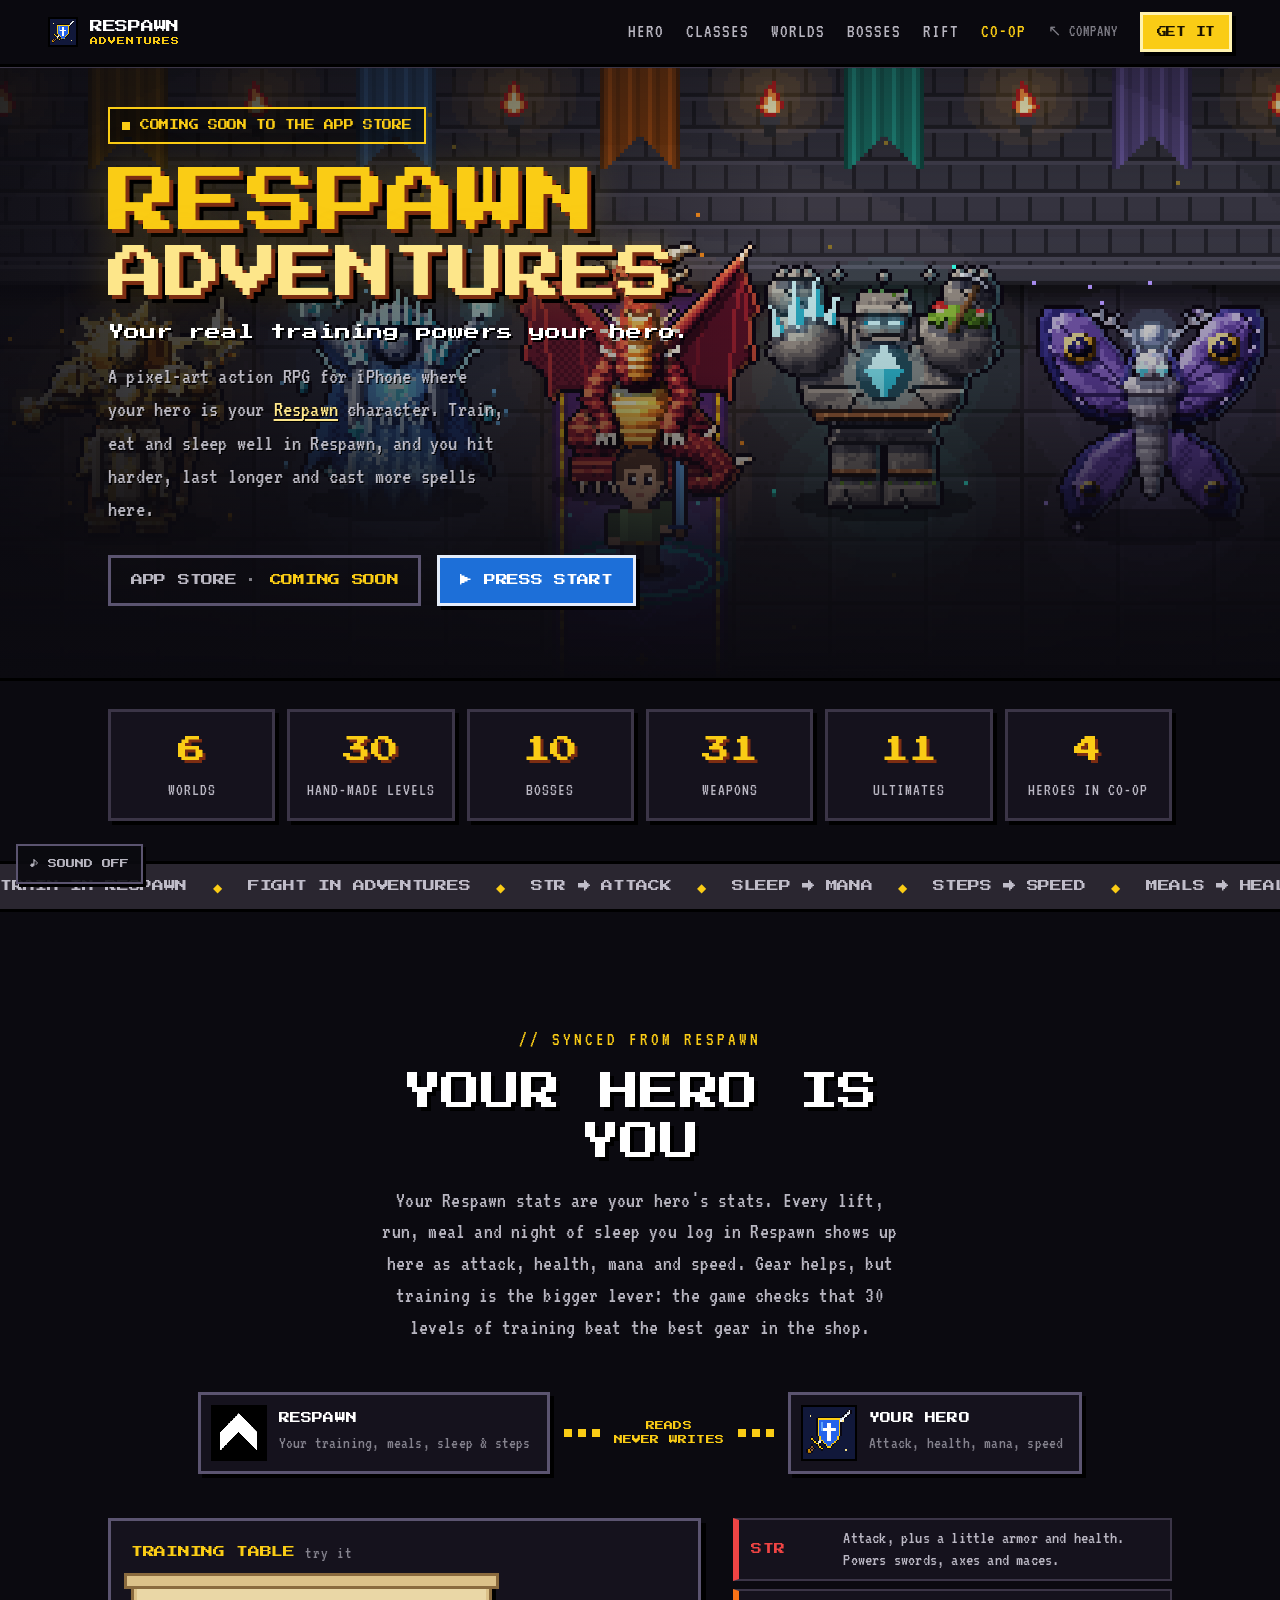
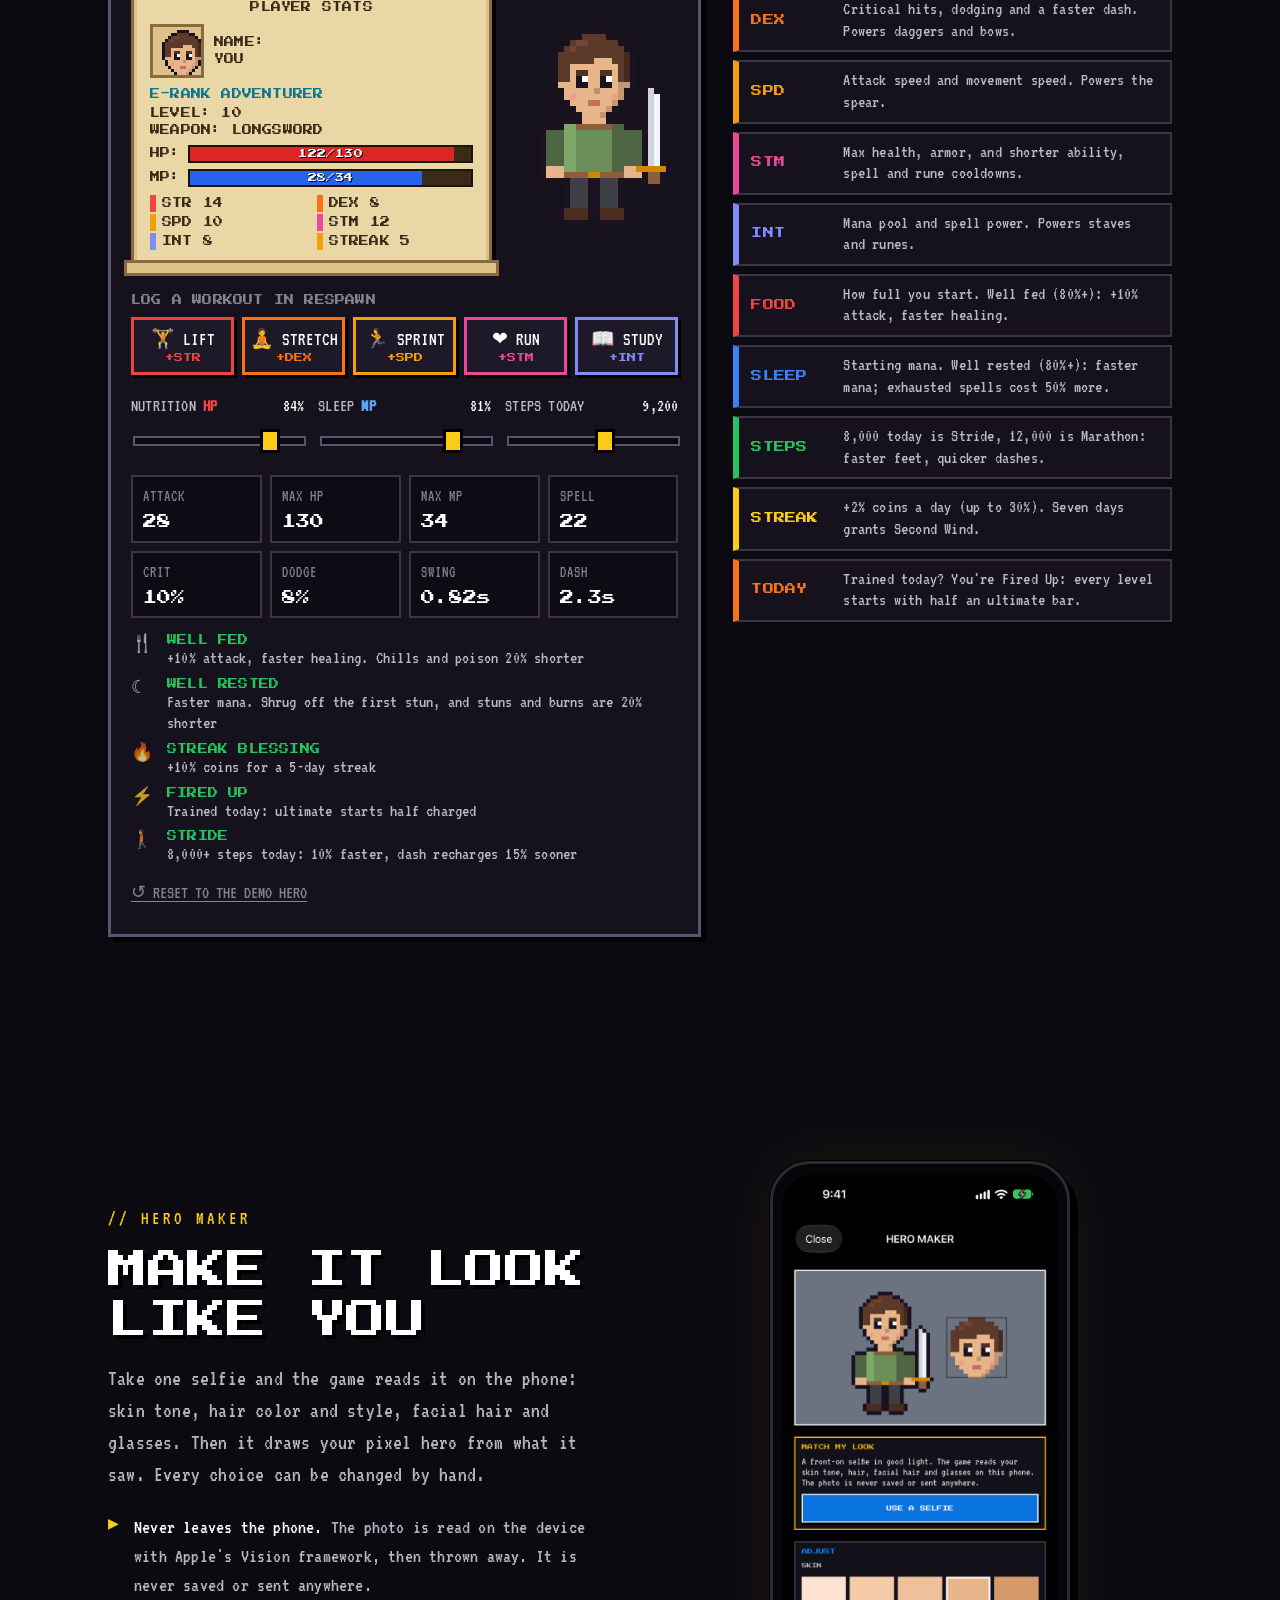
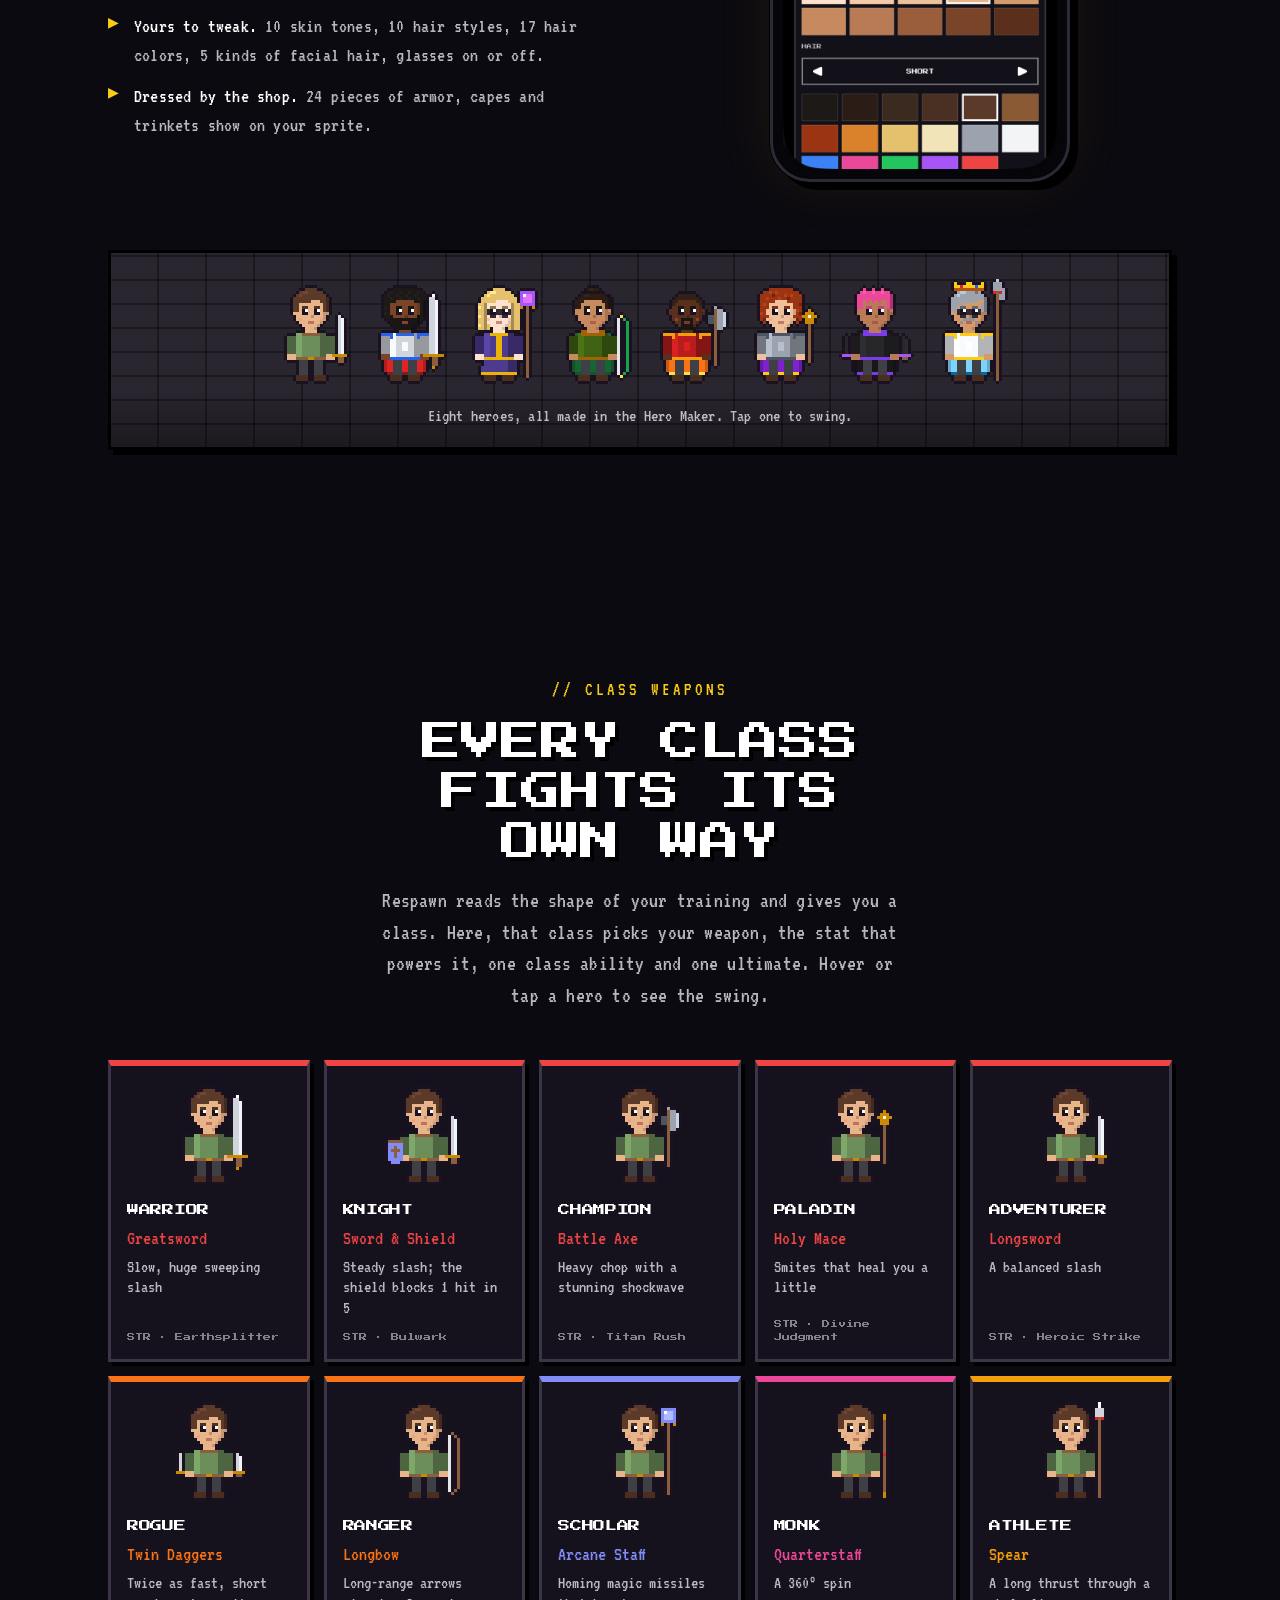
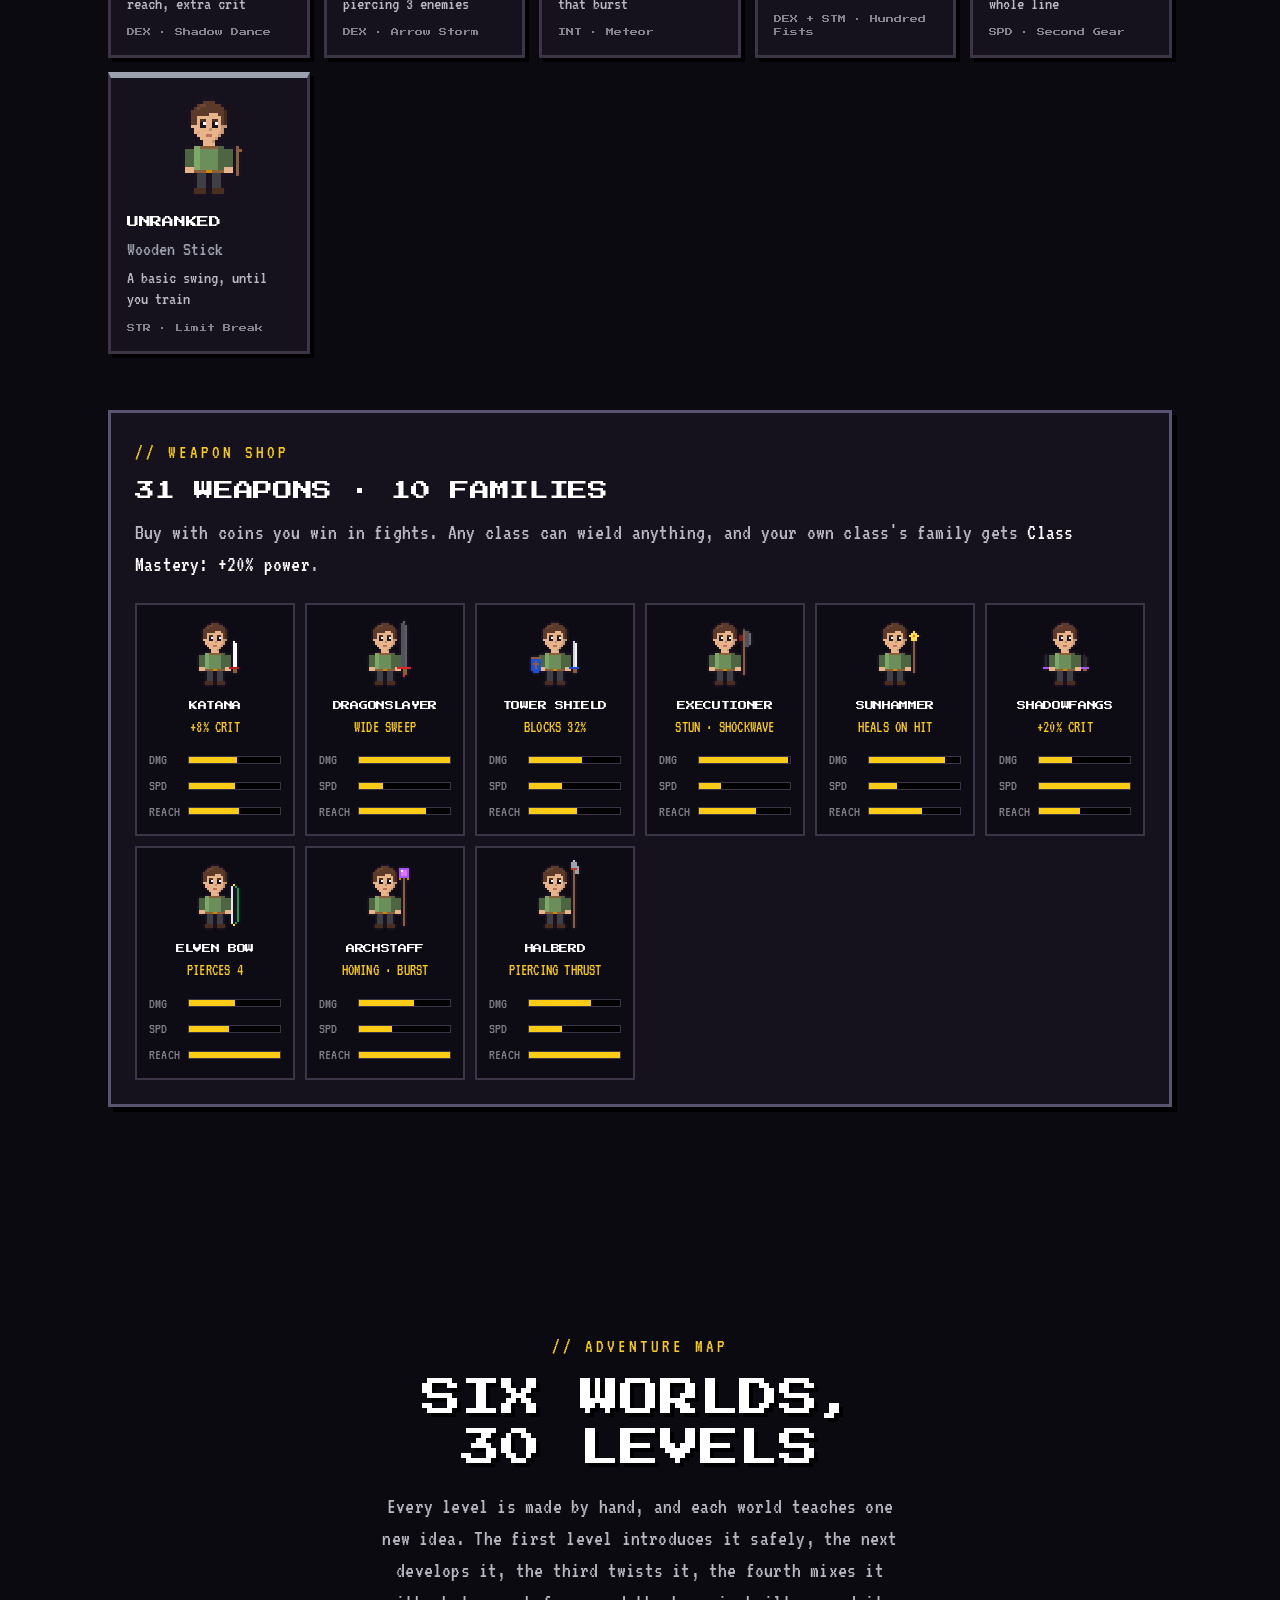
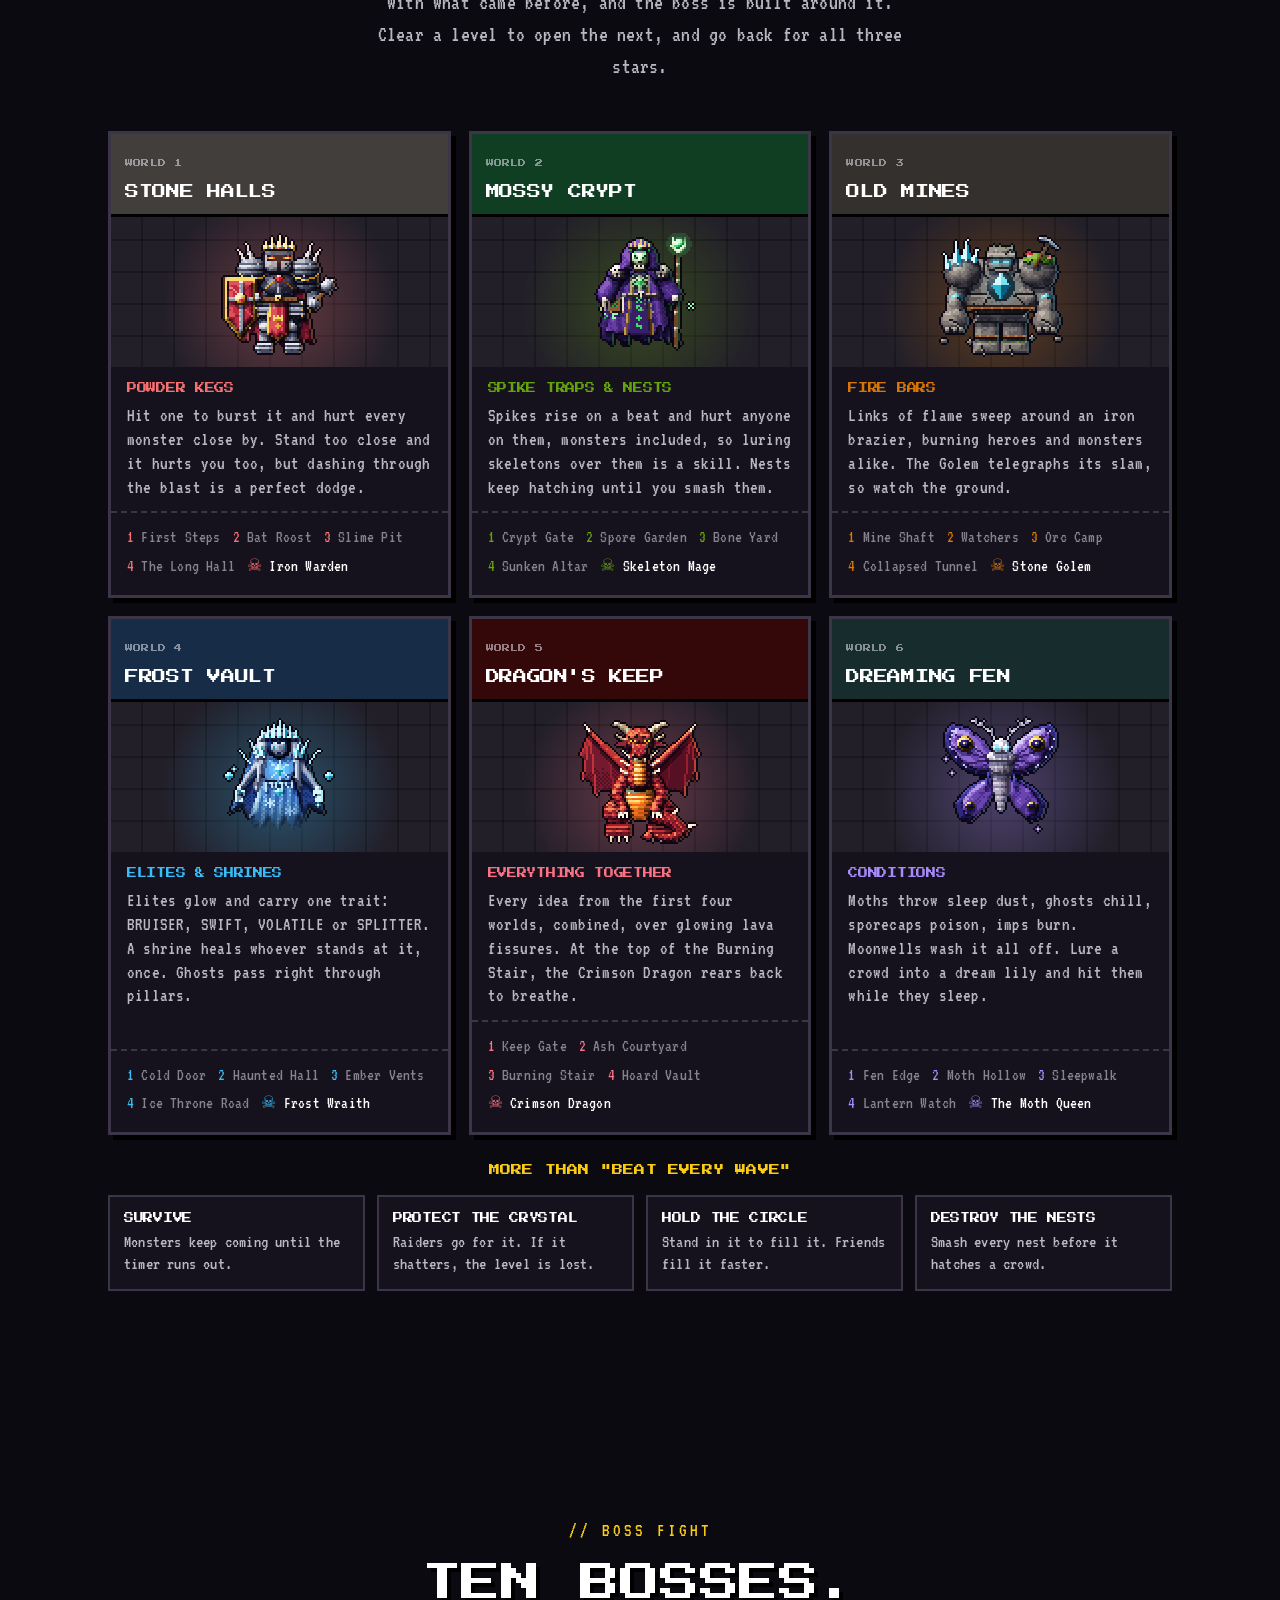
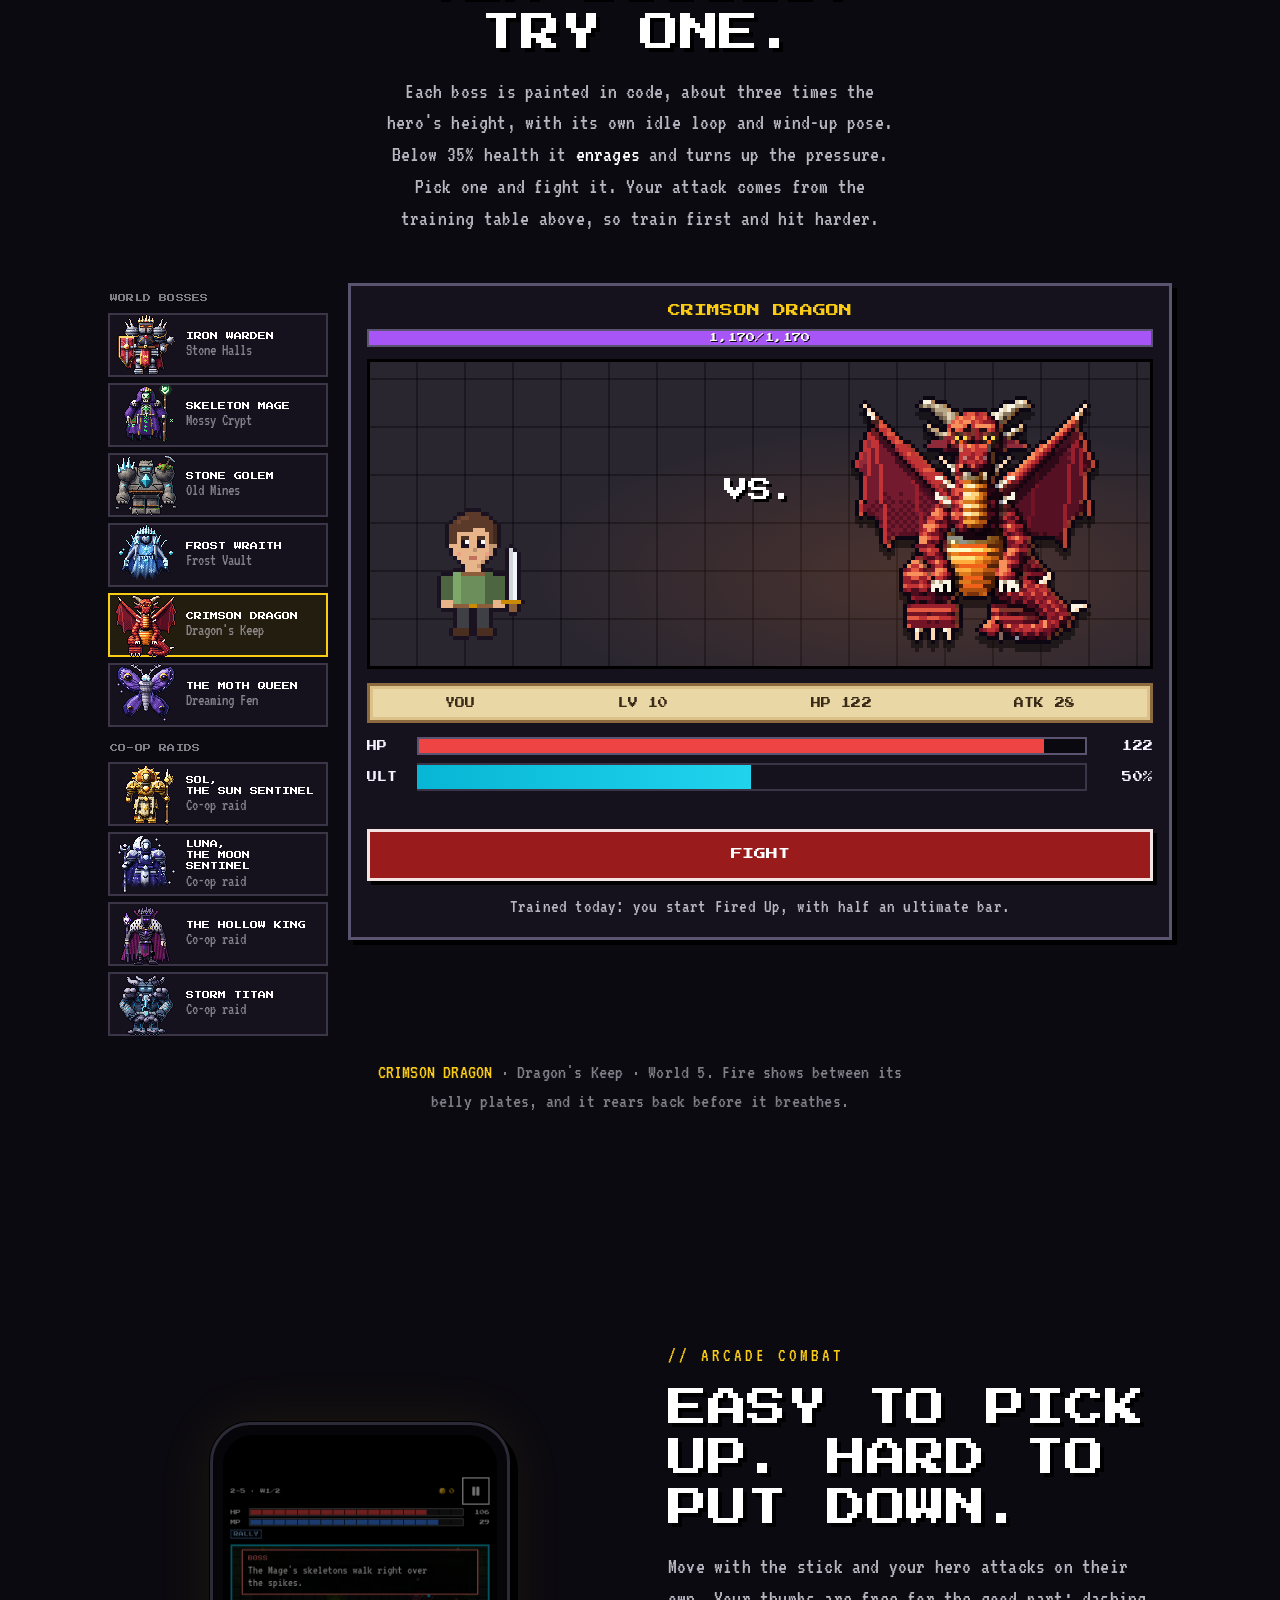
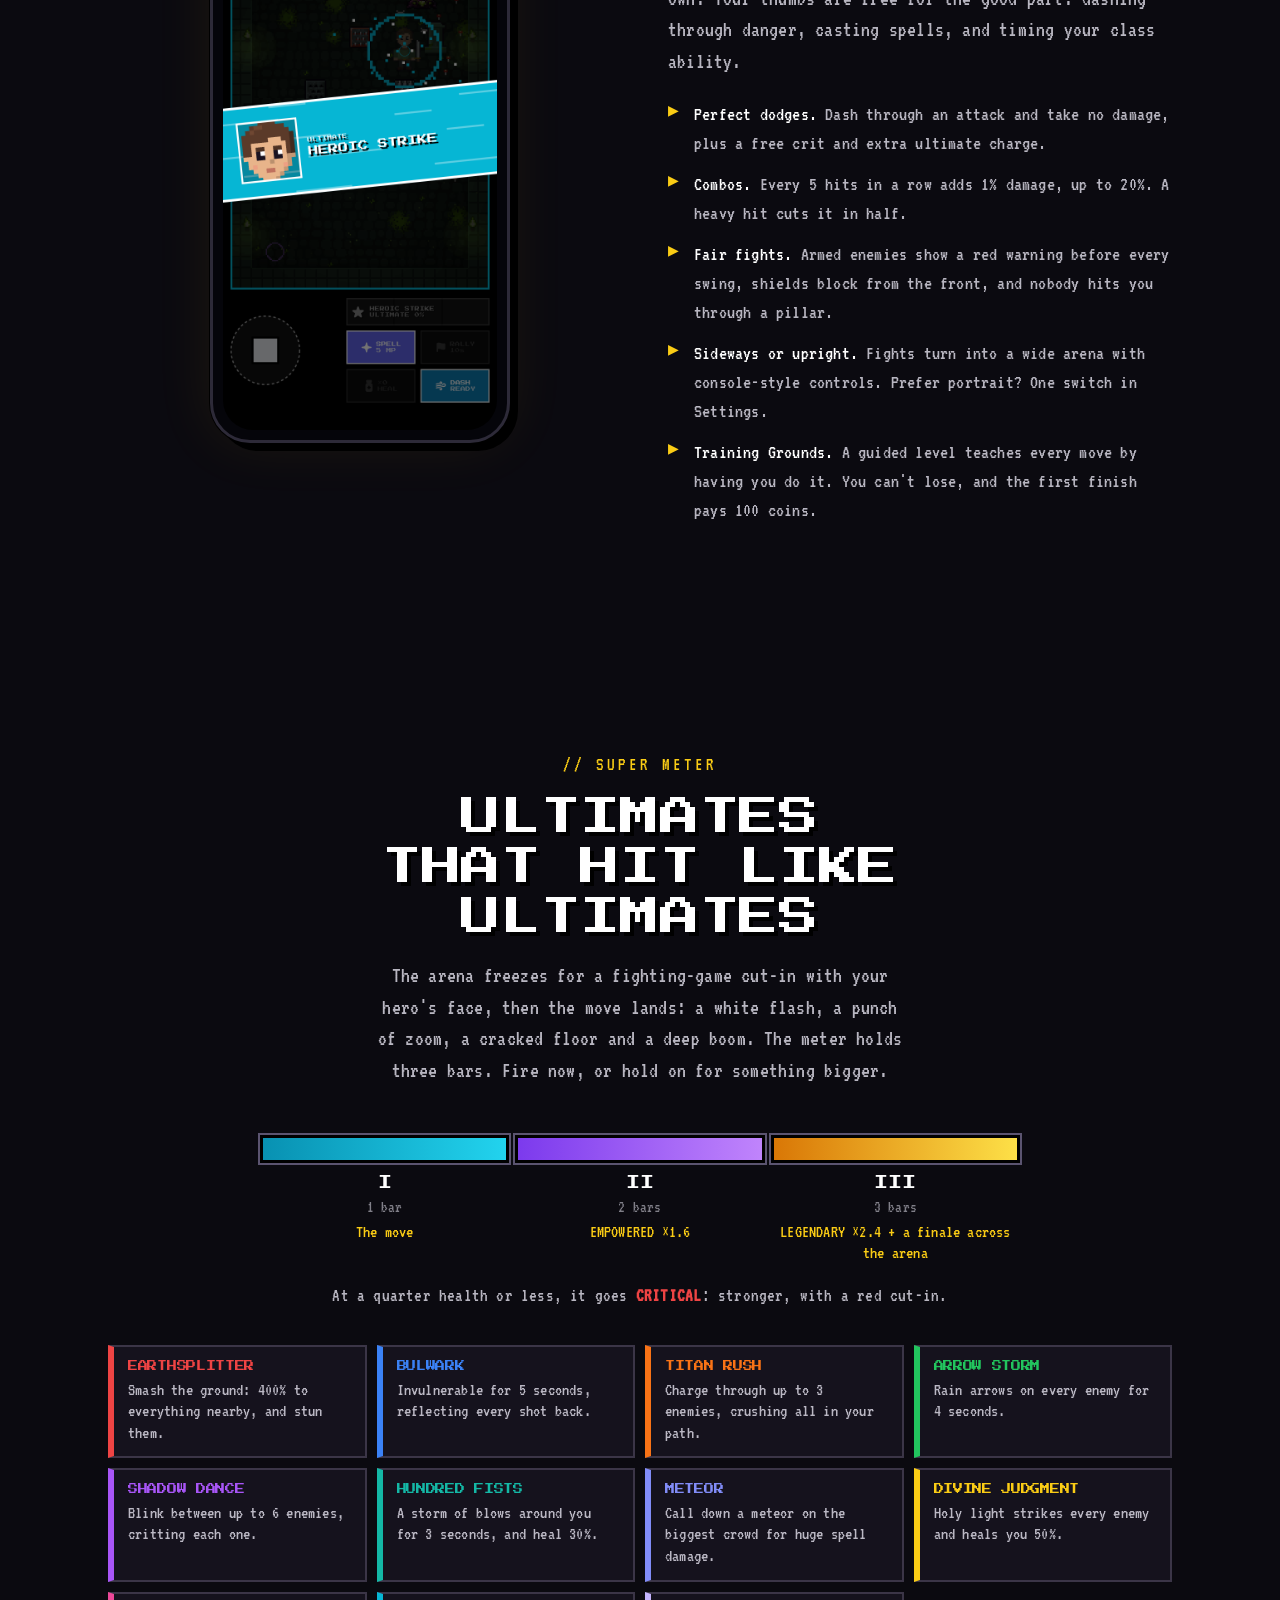
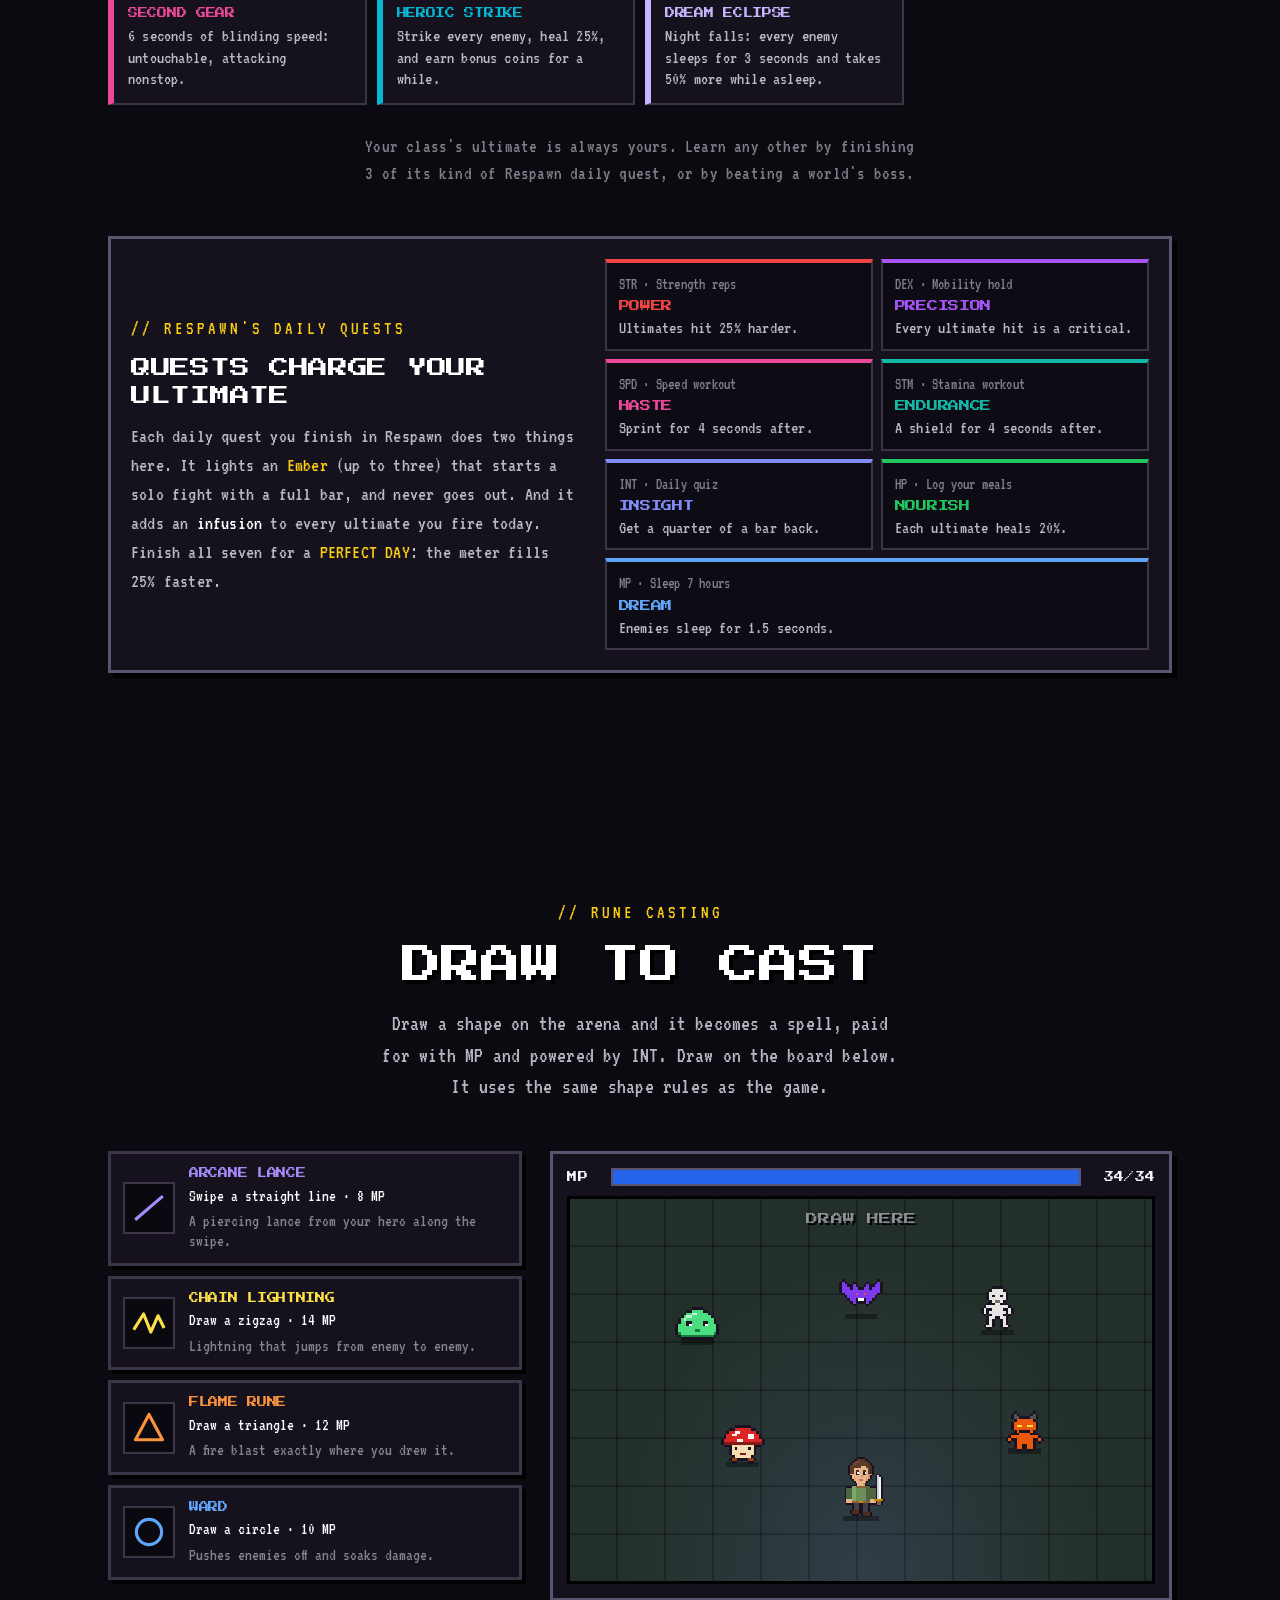
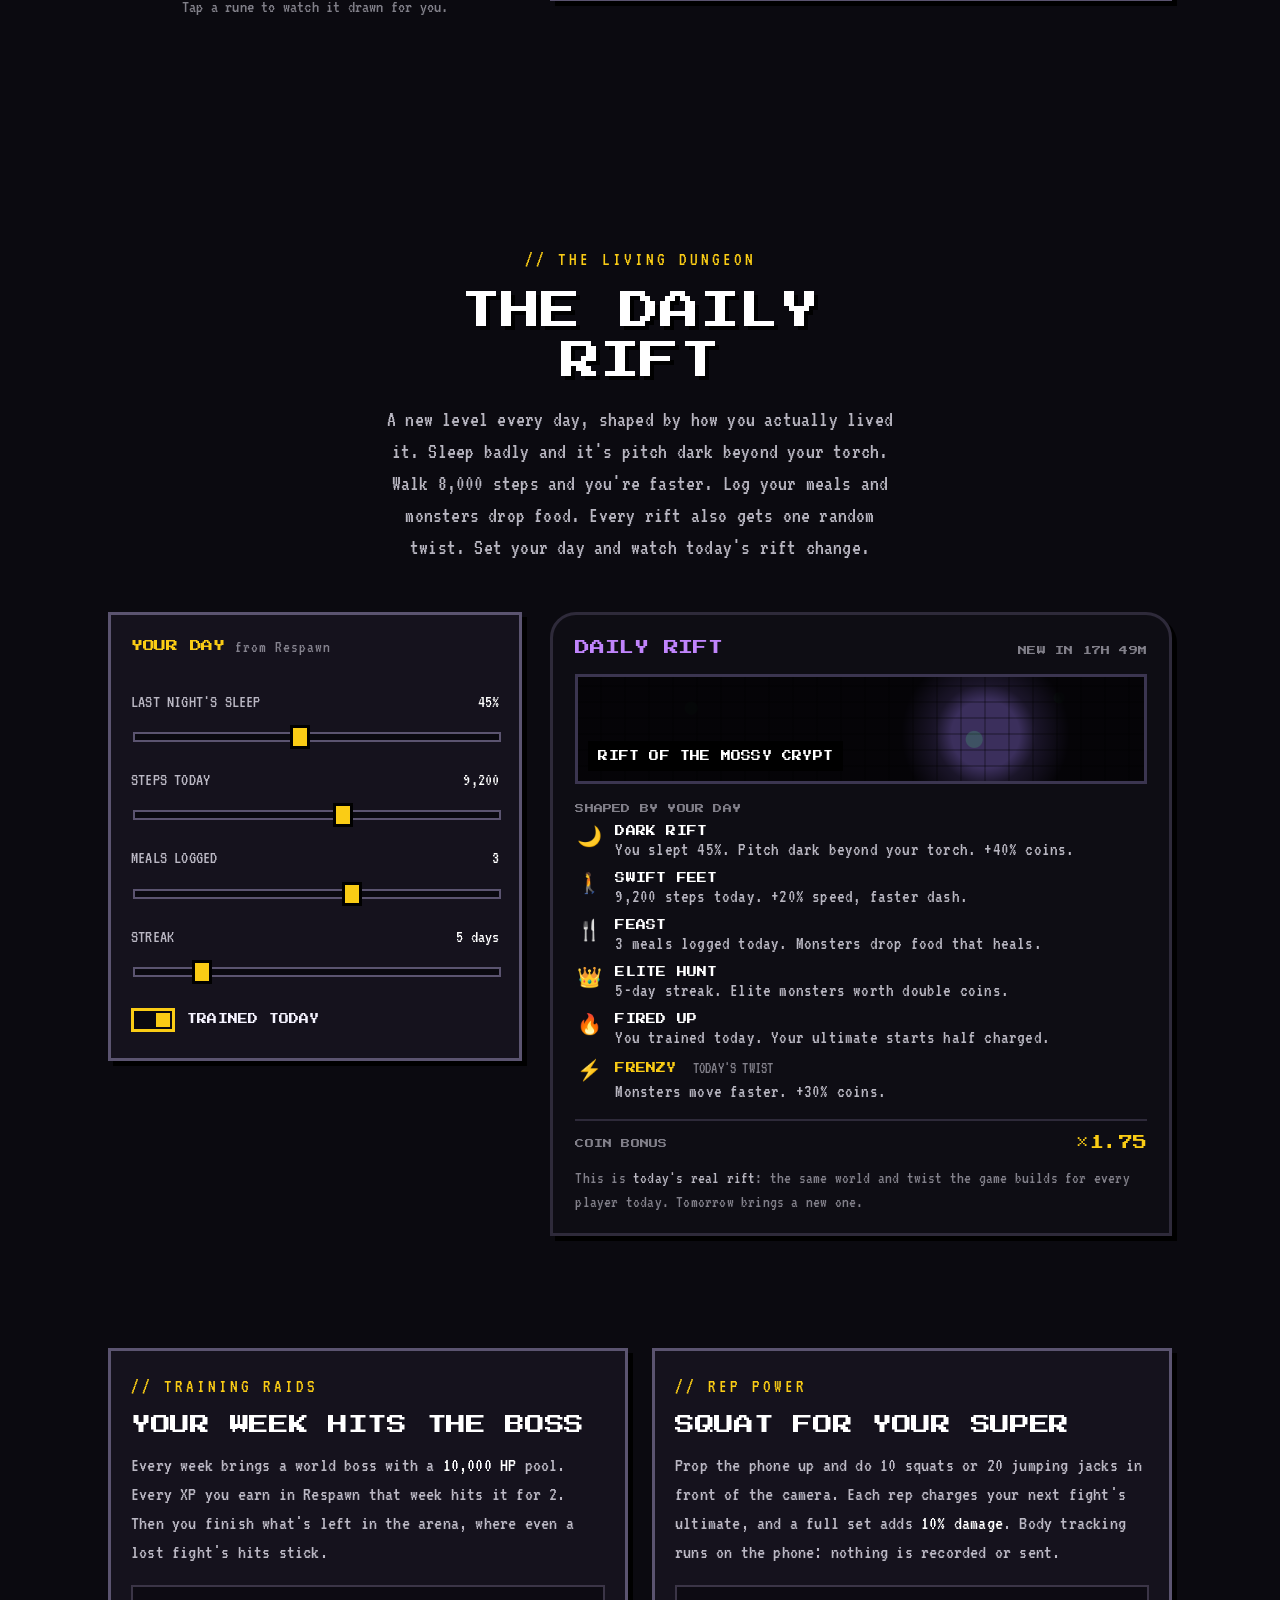
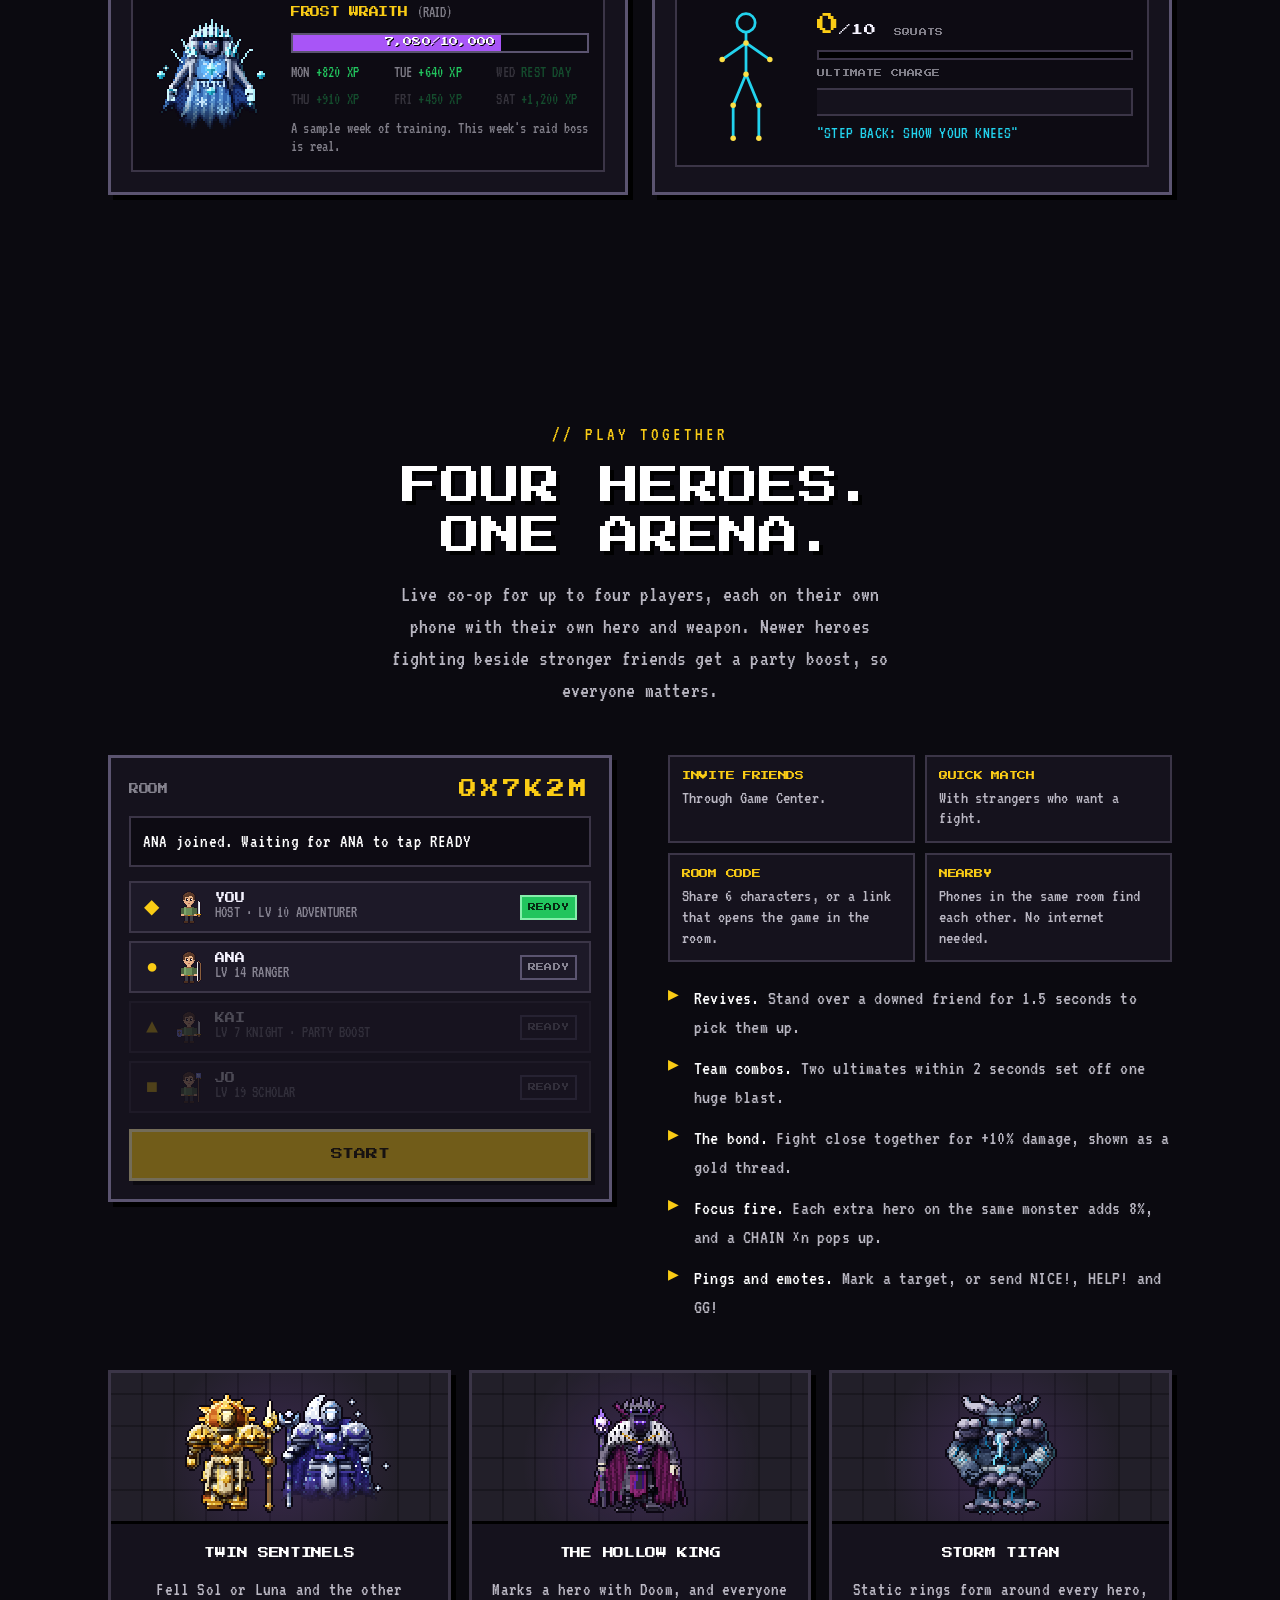
==== adventures/index.html @ 0f3cff95 "Add Respawn Adventures product page A product page for Respawn Adventures at /adventures/, in the st" ====
<!DOCTYPE html>
<html lang="en">
<head>
  <meta charset="UTF-8" />
  <meta name="viewport" content="width=device-width, initial-scale=1.0" />
  <title>RESPAWN ADVENTURES | Your training powers your hero</title>
  <meta name="description" content="Respawn Adventures is a pixel-art action RPG for iPhone where your hero is your real Respawn character. Train, eat and sleep well in Respawn, and you hit harder, last longer and cast more spells here." />

  <link rel="icon" type="image/png" href="assets/icon-512.png" />
  <link rel="icon" type="image/png" sizes="32x32" href="assets/favicon-32.png" />
  <link rel="apple-touch-icon" href="assets/apple-touch-icon.png" />
  <meta name="theme-color" content="#0b0a10" />

  <link rel="canonical" href="https://notanotherfitnessapp.com/adventures/" />

  <meta property="og:title" content="RESPAWN ADVENTURES" />
  <meta property="og:description" content="A pixel-art action RPG where your hero is your real Respawn character. Train in Respawn, fight here." />
  <meta property="og:url" content="https://notanotherfitnessapp.com/adventures/" />
  <meta property="og:site_name" content="Not Another Fitness App" />
  <meta property="og:image" content="https://notanotherfitnessapp.com/adventures/assets/og.png" />
  <meta property="og:image:width" content="1200" />
  <meta property="og:image:height" content="630" />
  <meta name="twitter:card" content="summary_large_image" />

  <!-- The game's own fonts: Press Start 2P (titles) and VT323 (body) -->
  <link rel="preconnect" href="https://fonts.googleapis.com" />
  <link rel="preconnect" href="https://fonts.gstatic.com" crossorigin />
  <link href="https://fonts.googleapis.com/css2?family=Press+Start+2P&family=VT323&display=swap" rel="stylesheet" />

  <link rel="preload" as="image" href="assets/hall-wide.png" media="(min-width: 721px)" />
  <link rel="stylesheet" href="styles.css" />
</head>
<body>
  <a class="skip" href="#main">Skip to content</a>

  <!-- ============ NAV ============ -->
  <header class="nav" id="nav">
    <a class="brand" href="#top" aria-label="Respawn Adventures, top of page">
      <img class="brand-icon" src="assets/icon-512.png" alt="" width="30" height="30" />
      <span class="brand-name">RESPAWN<span class="brand-sub">ADVENTURES</span></span>
    </a>
    <nav class="nav-links" aria-label="Sections">
      <a href="#hero-is-you">HERO</a>
      <a href="#classes">CLASSES</a>
      <a href="#worlds">WORLDS</a>
      <a href="#bosses">BOSSES</a>
      <a href="#rift">RIFT</a>
      <a href="#coop">CO-OP</a>
    </nav>
    <a href="../" class="nav-company" title="Not Another Fitness App, company site">↖ COMPANY</a>
    <a href="#download" class="btn btn-sm btn-gold">GET IT</a>
  </header>

  <main id="main">

  <!-- ============ HERO ============ -->
  <section class="hero" id="top">
    <picture class="hero-art">
      <source media="(max-width: 720px)" srcset="assets/hall.png" />
      <img src="assets/hall-wide.png" width="3840" height="1646"
           alt="The hero stands on a purple runner in a torch-lit hall, in front of seven bosses under their banners: the Storm Titan, Sol the Sun Sentinel, the Frost Wraith, the Crimson Dragon, the Stone Golem, the Moth Queen and the Iron Warden." />
    </picture>
    <div class="hero-shade" aria-hidden="true"></div>
    <div class="embers" id="embers" aria-hidden="true"></div>

    <div class="hero-copy">
      <div class="chip chip-gold"><span class="dot"></span> COMING SOON TO THE APP STORE</div>
      <h1 class="hero-title"><span>RESPAWN</span><span class="hero-title-2">ADVENTURES</span></h1>
      <p class="hero-tagline">Your real training powers your hero.</p>
      <p class="hero-sub">
        A pixel-art action RPG for iPhone where your hero is your
        <a href="../respawn/" class="inline-link">Respawn</a> character. Train, eat and sleep
        well in Respawn, and you hit harder, last longer and cast more spells here.
      </p>
      <div class="hero-actions">
        <span class="btn btn-soon" aria-disabled="true">App Store<small>Coming soon</small></span>
        <a href="#hero-is-you" class="btn btn-blue">▶ PRESS START</a>
      </div>
    </div>
  </section>

  <!-- ============ NUMBERS ============ -->
  <section class="numbers" aria-label="At a glance">
    <div class="num"><span class="num-v">6</span><span class="num-l">Worlds</span></div>
    <div class="num"><span class="num-v">30</span><span class="num-l">Hand-made levels</span></div>
    <div class="num"><span class="num-v">10</span><span class="num-l">Bosses</span></div>
    <div class="num"><span class="num-v">31</span><span class="num-l">Weapons</span></div>
    <div class="num"><span class="num-v">11</span><span class="num-l">Ultimates</span></div>
    <div class="num"><span class="num-v">4</span><span class="num-l">Heroes in co-op</span></div>
  </section>

  <div class="marquee" aria-hidden="true">
    <div class="marquee-track">
      <span>TRAIN IN RESPAWN</span><i>◆</i><span>FIGHT IN ADVENTURES</span><i>◆</i>
      <span>STR → ATTACK</span><i>◆</i><span>SLEEP → MANA</span><i>◆</i><span>STEPS → SPEED</span><i>◆</i>
      <span>MEALS → HEALTH</span><i>◆</i><span>STREAK → COINS</span><i>◆</i><span>QUESTS → ULTIMATES</span><i>◆</i>
      <span>TRAIN IN RESPAWN</span><i>◆</i><span>FIGHT IN ADVENTURES</span><i>◆</i>
      <span>STR → ATTACK</span><i>◆</i><span>SLEEP → MANA</span><i>◆</i><span>STEPS → SPEED</span><i>◆</i>
      <span>MEALS → HEALTH</span><i>◆</i><span>STREAK → COINS</span><i>◆</i><span>QUESTS → ULTIMATES</span><i>◆</i>
    </div>
  </div>

  <!-- ============ YOUR HERO IS YOU ============ -->
  <section class="section" id="hero-is-you">
    <div class="section-head">
      <span class="kicker">// SYNCED FROM RESPAWN</span>
      <h2 class="section-title">YOUR HERO IS YOU</h2>
      <p class="lede">
        Your Respawn stats are your hero's stats. Every lift, run, meal and night
        of sleep you log in Respawn shows up here as attack, health, mana and speed.
        Gear helps, but training is the bigger lever: the game checks that 30 levels
        of training beat the best gear in the shop.
      </p>
    </div>

    <div class="sync-flow" data-reveal>
      <a class="sync-node" href="../respawn/">
        <img src="../respawn/assets/respawn-icon.png" alt="" width="56" height="56" />
        <span><b>RESPAWN</b><small>Your training, meals, sleep &amp; steps</small></span>
      </a>
      <div class="sync-pipe" aria-hidden="true"><i></i><i></i><i></i></div>
      <div class="sync-label">READS<br />NEVER WRITES</div>
      <div class="sync-pipe" aria-hidden="true"><i></i><i></i><i></i></div>
      <div class="sync-node">
        <img src="assets/icon-512.png" alt="" width="56" height="56" />
        <span><b>YOUR HERO</b><small>Attack, health, mana, speed</small></span>
      </div>
    </div>

    <div class="train-wrap">
      <!-- Interactive training table -->
      <div class="panel train" id="train" data-reveal>
        <div class="panel-title">TRAINING TABLE <small>try it</small></div>

        <div class="train-top">
          <div class="scroll" aria-live="polite">
            <div class="scroll-head">PLAYER STATS</div>
            <div class="scroll-id">
              <span class="scroll-face" aria-hidden="true"></span>
              <span>NAME:<br /><b>YOU</b></span>
            </div>
            <div class="scroll-class">E-RANK ADVENTURER</div>
            <div class="scroll-row">LEVEL: <b id="tLevel">10</b></div>
            <div class="scroll-row">WEAPON: <b>LONGSWORD</b></div>
            <div class="scroll-bar"><span>HP:</span><span class="bar bar-hp"><i id="tHpFill"></i><em id="tHp">122/130</em></span></div>
            <div class="scroll-bar"><span>MP:</span><span class="bar bar-mp"><i id="tMpFill"></i><em id="tMp">28/34</em></span></div>
            <div class="scroll-stats">
              <span class="c-str">STR <b id="tSTR">14</b></span>
              <span class="c-dex">DEX <b id="tDEX">8</b></span>
              <span class="c-spd">SPD <b id="tSPD">10</b></span>
              <span class="c-stm">STM <b id="tSTM">12</b></span>
              <span class="c-int">INT <b id="tINT">8</b></span>
              <span>STREAK <b id="tStreak">5</b></span>
            </div>
          </div>
          <div class="train-hero">
            <span class="spr hero-walk" id="trainHero" style="--row:0" aria-hidden="true"></span>
            <div class="train-pops" id="trainPops" aria-hidden="true"></div>
          </div>
        </div>

        <div class="train-label">LOG A WORKOUT IN RESPAWN</div>
        <div class="train-btns">
          <button type="button" class="tbtn" style="--c:var(--str)" data-stat="STR">🏋 LIFT<small>+STR</small></button>
          <button type="button" class="tbtn" style="--c:var(--dex)" data-stat="DEX">🧘 STRETCH<small>+DEX</small></button>
          <button type="button" class="tbtn" style="--c:var(--spd)" data-stat="SPD">🏃 SPRINT<small>+SPD</small></button>
          <button type="button" class="tbtn" style="--c:var(--stm)" data-stat="STM">❤ RUN<small>+STM</small></button>
          <button type="button" class="tbtn" style="--c:var(--int)" data-stat="INT">📖 STUDY<small>+INT</small></button>
        </div>

        <div class="train-sliders">
          <label><span><span>NUTRITION <b class="c-hpred">HP</b></span><output id="oFood">84%</output></span>
            <input type="range" id="sFood" min="0" max="100" value="84" /></label>
          <label><span><span>SLEEP <b class="c-mpblue">MP</b></span><output id="oSleep">81%</output></span>
            <input type="range" id="sSleep" min="0" max="100" value="81" /></label>
          <label><span><span>STEPS TODAY</span><output id="oSteps">9,200</output></span>
            <input type="range" id="sSteps" min="0" max="16000" step="100" value="9200" /></label>
        </div>

        <div class="readout" aria-live="polite">
          <div><span>ATTACK</span><b id="rAtk">28</b></div>
          <div><span>MAX HP</span><b id="rHp">130</b></div>
          <div><span>MAX MP</span><b id="rMp">34</b></div>
          <div><span>SPELL</span><b id="rSpell">22</b></div>
          <div><span>CRIT</span><b id="rCrit">10%</b></div>
          <div><span>DODGE</span><b id="rDodge">8%</b></div>
          <div><span>SWING</span><b id="rSwing">0.82s</b></div>
          <div><span>DASH</span><b id="rDash">2.2s</b></div>
        </div>

        <ul class="effects" id="tEffects" aria-live="polite"></ul>
        <button type="button" class="link-btn" id="trainReset">↺ RESET TO THE DEMO HERO</button>
      </div>

      <!-- Stat mapping -->
      <div class="mapping" data-reveal>
        <div class="map-row" style="--c:var(--str)"><b>STR</b><span>Attack, plus a little armor and health. Powers swords, axes and maces.</span></div>
        <div class="map-row" style="--c:var(--dex)"><b>DEX</b><span>Critical hits, dodging and a faster dash. Powers daggers and bows.</span></div>
        <div class="map-row" style="--c:var(--spd)"><b>SPD</b><span>Attack speed and movement speed. Powers the spear.</span></div>
        <div class="map-row" style="--c:var(--stm)"><b>STM</b><span>Max health, armor, and shorter ability, spell and rune cooldowns.</span></div>
        <div class="map-row" style="--c:var(--int)"><b>INT</b><span>Mana pool and spell power. Powers staves and runes.</span></div>
        <div class="map-row" style="--c:#ef4444"><b>FOOD</b><span>How full you start. Well fed (80%+): +10% attack, faster healing.</span></div>
        <div class="map-row" style="--c:#3b82f6"><b>SLEEP</b><span>Starting mana. Well rested (80%+): faster mana; exhausted spells cost 50% more.</span></div>
        <div class="map-row" style="--c:var(--green)"><b>STEPS</b><span>8,000 today is Stride, 12,000 is Marathon: faster feet, quicker dashes.</span></div>
        <div class="map-row" style="--c:var(--gold)"><b>STREAK</b><span>+2% coins a day (up to 30%). Seven days grants Second Wind.</span></div>
        <div class="map-row" style="--c:#f97316"><b>TODAY</b><span>Trained today? You're Fired Up: every level starts with half an ultimate bar.</span></div>
      </div>
    </div>
  </section>

  <!-- ============ HERO MAKER ============ -->
  <section class="section split" id="maker">
    <div class="split-copy">
      <span class="kicker">// HERO MAKER</span>
      <h2 class="section-title left">MAKE IT LOOK LIKE YOU</h2>
      <p class="lede left">
        Take one selfie and the game reads it on the phone: skin tone, hair color
        and style, facial hair and glasses. Then it draws your pixel hero from what
        it saw. Every choice can be changed by hand.
      </p>
      <ul class="ticks">
        <li><b>Never leaves the phone.</b> The photo is read on the device with Apple's Vision framework, then thrown away. It is never saved or sent anywhere.</li>
        <li><b>Yours to tweak.</b> 10 skin tones, 10 hair styles, 17 hair colors, 5 kinds of facial hair, glasses on or off.</li>
        <li><b>Dressed by the shop.</b> 24 pieces of armor, capes and trinkets show on your sprite.</li>
      </ul>
    </div>
    <div class="maker-stage" data-reveal>
      <div class="phone"><img src="screenshots/07-hero-maker.png" width="1320" height="2868" loading="lazy"
           alt="The Hero Maker screen: the pixel hero and a close-up of its face above a MATCH MY LOOK card with a USE A SELFIE button, then skin and hair color swatches." /></div>
    </div>
    <div class="lineup" data-reveal aria-label="Eight different heroes made in the Hero Maker">
      <button type="button" class="lineup-hero" style="--row:0" aria-label="Hero in a traveler's tunic with a longsword"><span class="spr hero-walk" style="--row:0"></span></button>
      <button type="button" class="lineup-hero" style="--row:1" aria-label="Hero with curly hair and a beard, in plate with a red cape and a greatsword"><span class="spr hero-walk" style="--row:1"></span></button>
      <button type="button" class="lineup-hero" style="--row:2" aria-label="Hero with long blonde hair and glasses, in a mystic robe with an archstaff"><span class="spr hero-walk" style="--row:2"></span></button>
      <button type="button" class="lineup-hero" style="--row:3" aria-label="Hero with a bun, in ranger leathers and a cloak with an elven bow"><span class="spr hero-walk" style="--row:3"></span></button>
      <button type="button" class="lineup-hero" style="--row:4" aria-label="Hero with a buzz cut and goatee, in dragonscale with a phoenix cape and a battle axe"><span class="spr hero-walk" style="--row:4"></span></button>
      <button type="button" class="lineup-hero" style="--row:5" aria-label="Hero with wavy red hair, in chainmail and a royal mantle with a holy mace"><span class="spr hero-walk" style="--row:5"></span></button>
      <button type="button" class="lineup-hero" style="--row:6" aria-label="Hero with spiky pink hair, in shadow garb with shadowfang daggers"><span class="spr hero-walk" style="--row:6"></span></button>
      <button type="button" class="lineup-hero" style="--row:7" aria-label="Hero with a mustache and glasses, in celestial armor and a crown with a halberd"><span class="spr hero-walk" style="--row:7"></span></button>
      <p class="lineup-cap">Eight heroes, all made in the Hero Maker. Tap one to swing.</p>
    </div>
  </section>

  <!-- ============ CLASSES ============ -->
  <section class="section" id="classes">
    <div class="section-head">
      <span class="kicker">// CLASS WEAPONS</span>
      <h2 class="section-title">EVERY CLASS FIGHTS ITS OWN WAY</h2>
      <p class="lede">
        Respawn reads the shape of your training and gives you a class. Here, that
        class picks your weapon, the stat that powers it, one class ability and
        one ultimate. Hover or tap a hero to see the swing.
      </p>
    </div>

    <div class="class-grid">
      <button type="button" class="class-card" style="--row:0;--c:var(--str)" data-reveal><span class="spr cls"></span><b>WARRIOR</b><span class="cw">Greatsword</span><span class="cd">Slow, huge sweeping slash</span><span class="cs">STR · Earthsplitter</span></button>
      <button type="button" class="class-card" style="--row:1;--c:var(--str)" data-reveal><span class="spr cls"></span><b>KNIGHT</b><span class="cw">Sword &amp; Shield</span><span class="cd">Steady slash; the shield blocks 1 hit in 5</span><span class="cs">STR · Bulwark</span></button>
      <button type="button" class="class-card" style="--row:2;--c:var(--str)" data-reveal><span class="spr cls"></span><b>CHAMPION</b><span class="cw">Battle Axe</span><span class="cd">Heavy chop with a stunning shockwave</span><span class="cs">STR · Titan Rush</span></button>
      <button type="button" class="class-card" style="--row:3;--c:var(--str)" data-reveal><span class="spr cls"></span><b>PALADIN</b><span class="cw">Holy Mace</span><span class="cd">Smites that heal you a little</span><span class="cs">STR · Divine Judgment</span></button>
      <button type="button" class="class-card" style="--row:4;--c:var(--str)" data-reveal><span class="spr cls"></span><b>ADVENTURER</b><span class="cw">Longsword</span><span class="cd">A balanced slash</span><span class="cs">STR · Heroic Strike</span></button>
      <button type="button" class="class-card" style="--row:5;--c:var(--dex)" data-reveal><span class="spr cls"></span><b>ROGUE</b><span class="cw">Twin Daggers</span><span class="cd">Twice as fast, short reach, extra crit</span><span class="cs">DEX · Shadow Dance</span></button>
      <button type="button" class="class-card" style="--row:6;--c:var(--dex)" data-reveal><span class="spr cls"></span><b>RANGER</b><span class="cw">Longbow</span><span class="cd">Long-range arrows piercing 3 enemies</span><span class="cs">DEX · Arrow Storm</span></button>
      <button type="button" class="class-card" style="--row:7;--c:var(--int)" data-reveal><span class="spr cls"></span><b>SCHOLAR</b><span class="cw">Arcane Staff</span><span class="cd">Homing magic missiles that burst</span><span class="cs">INT · Meteor</span></button>
      <button type="button" class="class-card" style="--row:8;--c:var(--stm)" data-reveal><span class="spr cls"></span><b>MONK</b><span class="cw">Quarterstaff</span><span class="cd">A 360° spin</span><span class="cs">DEX + STM · Hundred Fists</span></button>
      <button type="button" class="class-card" style="--row:9;--c:var(--spd)" data-reveal><span class="spr cls"></span><b>ATHLETE</b><span class="cw">Spear</span><span class="cd">A long thrust through a whole line</span><span class="cs">SPD · Second Gear</span></button>
      <button type="button" class="class-card" style="--row:10;--c:#9ca3af" data-reveal><span class="spr cls"></span><b>UNRANKED</b><span class="cw">Wooden Stick</span><span class="cd">A basic swing, until you train</span><span class="cs">STR · Limit Break</span></button>
    </div>

    <div class="shop" data-reveal>
      <div class="shop-head">
        <div>
          <span class="kicker">// WEAPON SHOP</span>
          <h3 class="sub-title">31 WEAPONS · 10 FAMILIES</h3>
          <p class="lede left">Buy with coins you win in fights. Any class can wield anything, and your own class's family gets <b class="c-gold">Class Mastery: +20% power</b>.</p>
        </div>
      </div>
      <div class="shelf">
        <div class="item" style="--row:0"><span class="spr shopspr"></span><b>KATANA</b><span class="tag">+8% CRIT</span><dl><dt>DMG</dt><dd><i style="width:53%"></i></dd><dt>SPD</dt><dd><i style="width:50%"></i></dd><dt>REACH</dt><dd><i style="width:55%"></i></dd></dl></div>
        <div class="item" style="--row:1"><span class="spr shopspr"></span><b>DRAGONSLAYER</b><span class="tag">WIDE SWEEP</span><dl><dt>DMG</dt><dd><i style="width:100%"></i></dd><dt>SPD</dt><dd><i style="width:26%"></i></dd><dt>REACH</dt><dd><i style="width:74%"></i></dd></dl></div>
        <div class="item" style="--row:2"><span class="spr shopspr"></span><b>TOWER SHIELD</b><span class="tag">BLOCKS 32%</span><dl><dt>DMG</dt><dd><i style="width:58%"></i></dd><dt>SPD</dt><dd><i style="width:36%"></i></dd><dt>REACH</dt><dd><i style="width:53%"></i></dd></dl></div>
        <div class="item" style="--row:3"><span class="spr shopspr"></span><b>EXECUTIONER</b><span class="tag">STUN · SHOCKWAVE</span><dl><dt>DMG</dt><dd><i style="width:98%"></i></dd><dt>SPD</dt><dd><i style="width:24%"></i></dd><dt>REACH</dt><dd><i style="width:63%"></i></dd></dl></div>
        <div class="item" style="--row:4"><span class="spr shopspr"></span><b>SUNHAMMER</b><span class="tag">HEALS ON HIT</span><dl><dt>DMG</dt><dd><i style="width:83%"></i></dd><dt>SPD</dt><dd><i style="width:31%"></i></dd><dt>REACH</dt><dd><i style="width:58%"></i></dd></dl></div>
        <div class="item" style="--row:5"><span class="spr shopspr"></span><b>SHADOWFANGS</b><span class="tag">+20% CRIT</span><dl><dt>DMG</dt><dd><i style="width:36%"></i></dd><dt>SPD</dt><dd><i style="width:100%"></i></dd><dt>REACH</dt><dd><i style="width:45%"></i></dd></dl></div>
        <div class="item" style="--row:6"><span class="spr shopspr"></span><b>ELVEN BOW</b><span class="tag">PIERCES 4</span><dl><dt>DMG</dt><dd><i style="width:50%"></i></dd><dt>SPD</dt><dd><i style="width:44%"></i></dd><dt>REACH</dt><dd><i style="width:100%"></i></dd></dl></div>
        <div class="item" style="--row:7"><span class="spr shopspr"></span><b>ARCHSTAFF</b><span class="tag">HOMING · BURST</span><dl><dt>DMG</dt><dd><i style="width:60%"></i></dd><dt>SPD</dt><dd><i style="width:36%"></i></dd><dt>REACH</dt><dd><i style="width:100%"></i></dd></dl></div>
        <div class="item" style="--row:8"><span class="spr shopspr"></span><b>HALBERD</b><span class="tag">PIERCING THRUST</span><dl><dt>DMG</dt><dd><i style="width:68%"></i></dd><dt>SPD</dt><dd><i style="width:36%"></i></dd><dt>REACH</dt><dd><i style="width:100%"></i></dd></dl></div>
      </div>
    </div>
  </section>

  <!-- ============ WORLDS ============ -->
  <section class="section" id="worlds">
    <div class="section-head">
      <span class="kicker">// ADVENTURE MAP</span>
      <h2 class="section-title">SIX WORLDS, 30 LEVELS</h2>
      <p class="lede">
        Every level is made by hand, and each world teaches one new idea. The first
        level introduces it safely, the next develops it, the third twists it, the
        fourth mixes it with what came before, and the boss is built around it.
        Clear a level to open the next, and go back for all three stars.
      </p>
    </div>

    <div class="world-grid">
      <article class="world" style="--w:#f87171;--w2:#57534e" data-reveal>
        <header><span>WORLD 1</span><h3>STONE HALLS</h3></header>
        <div class="world-boss"><span class="spr boss" style="--row:0"></span></div>
        <div class="world-idea">POWDER KEGS</div>
        <p>Hit one to burst it and hurt every monster close by. Stand too close and it hurts you too, but dashing through the blast is a perfect dodge.</p>
        <ol class="world-levels"><li>First Steps</li><li>Bat Roost</li><li>Slime Pit</li><li>The Long Hall</li><li class="b">Iron Warden</li></ol>
      </article>
      <article class="world" style="--w:#65a30d;--w2:#14532d" data-reveal>
        <header><span>WORLD 2</span><h3>MOSSY CRYPT</h3></header>
        <div class="world-boss"><span class="spr boss" style="--row:1"></span></div>
        <div class="world-idea">SPIKE TRAPS &amp; NESTS</div>
        <p>Spikes rise on a beat and hurt anyone on them, monsters included, so luring skeletons over them is a skill. Nests keep hatching until you smash them.</p>
        <ol class="world-levels"><li>Crypt Gate</li><li>Spore Garden</li><li>Bone Yard</li><li>Sunken Altar</li><li class="b">Skeleton Mage</li></ol>
      </article>
      <article class="world" style="--w:#d97706;--w2:#44403c" data-reveal>
        <header><span>WORLD 3</span><h3>OLD MINES</h3></header>
        <div class="world-boss"><span class="spr boss" style="--row:2"></span></div>
        <div class="world-idea">FIRE BARS</div>
        <p>Links of flame sweep around an iron brazier, burning heroes and monsters alike. The Golem telegraphs its slam, so watch the ground.</p>
        <ol class="world-levels"><li>Mine Shaft</li><li>Watchers</li><li>Orc Camp</li><li>Collapsed Tunnel</li><li class="b">Stone Golem</li></ol>
      </article>
      <article class="world" style="--w:#38bdf8;--w2:#1e3a5f" data-reveal>
        <header><span>WORLD 4</span><h3>FROST VAULT</h3></header>
        <div class="world-boss"><span class="spr boss" style="--row:3"></span></div>
        <div class="world-idea">ELITES &amp; SHRINES</div>
        <p>Elites glow and carry one trait: BRUISER, SWIFT, VOLATILE or SPLITTER. A shrine heals whoever stands at it, once. Ghosts pass right through pillars.</p>
        <ol class="world-levels"><li>Cold Door</li><li>Haunted Hall</li><li>Ember Vents</li><li>Ice Throne Road</li><li class="b">Frost Wraith</li></ol>
      </article>
      <article class="world" style="--w:#fb7185;--w2:#450a0a" data-reveal>
        <header><span>WORLD 5</span><h3>DRAGON'S KEEP</h3></header>
        <div class="world-boss"><span class="spr boss" style="--row:4"></span></div>
        <div class="world-idea">EVERYTHING TOGETHER</div>
        <p>Every idea from the first four worlds, combined, over glowing lava fissures. At the top of the Burning Stair, the Crimson Dragon rears back to breathe.</p>
        <ol class="world-levels"><li>Keep Gate</li><li>Ash Courtyard</li><li>Burning Stair</li><li>Hoard Vault</li><li class="b">Crimson Dragon</li></ol>
      </article>
      <article class="world" style="--w:#a78bfa;--w2:#1f3a3a" data-reveal>
        <header><span>WORLD 6</span><h3>DREAMING FEN</h3></header>
        <div class="world-boss"><span class="spr boss" style="--row:5"></span></div>
        <div class="world-idea">CONDITIONS</div>
        <p>Moths throw sleep dust, ghosts chill, sporecaps poison, imps burn. Moonwells wash it all off. Lure a crowd into a dream lily and hit them while they sleep.</p>
        <ol class="world-levels"><li>Fen Edge</li><li>Moth Hollow</li><li>Sleepwalk</li><li>Lantern Watch</li><li class="b">The Moth Queen</li></ol>
      </article>
    </div>

    <div class="objectives" data-reveal>
      <div class="obj-title">MORE THAN "BEAT EVERY WAVE"</div>
      <div class="obj"><b>SURVIVE</b><span>Monsters keep coming until the timer runs out.</span></div>
      <div class="obj"><b>PROTECT THE CRYSTAL</b><span>Raiders go for it. If it shatters, the level is lost.</span></div>
      <div class="obj"><b>HOLD THE CIRCLE</b><span>Stand in it to fill it. Friends fill it faster.</span></div>
      <div class="obj"><b>DESTROY THE NESTS</b><span>Smash every nest before it hatches a crowd.</span></div>
    </div>
  </section>

  <!-- ============ BOSS FIGHT ============ -->
  <section class="section" id="bosses">
    <div class="section-head">
      <span class="kicker">// BOSS FIGHT</span>
      <h2 class="section-title">TEN BOSSES. TRY ONE.</h2>
      <p class="lede">
        Each boss is painted in code, about three times the hero's height, with its
        own idle loop and wind-up pose. Below 35% health it <b class="c-red">enrages</b>
        and turns up the pressure. Pick one and fight it. Your attack comes from the
        training table above, so train first and hit harder.
      </p>
    </div>

    <div class="arena-wrap">
      <div class="roster" id="roster" role="radiogroup" aria-label="Choose a boss">
        <!-- filled by script.js -->
      </div>

      <div class="arena panel" id="arena" data-reveal>
        <div class="arena-top">
          <div class="arena-name" id="bossName">CRIMSON DRAGON</div>
          <div class="hpbar boss-hp"><i id="bossHpFill"></i><em id="bossHp">1,170/1,170</em></div>
        </div>

        <div class="arena-stage" id="arenaStage">
          <div class="arena-hero">
            <span class="spr hero-walk" id="arenaHero" style="--row:0" aria-hidden="true"></span>
            <span class="warn" id="warn" aria-hidden="true">!</span>
          </div>
          <div class="vs" aria-hidden="true">VS.</div>
          <div class="arena-boss">
            <span class="spr boss" id="arenaBoss" style="--row:4" aria-hidden="true"></span>
          </div>
          <div class="pops" id="pops" aria-hidden="true"></div>
          <div class="cutin" id="cutin" aria-hidden="true">
            <span class="cutin-face"></span>
            <span class="cutin-text"><small>ULTIMATE</small>HEROIC STRIKE</span>
          </div>
          <div class="arena-banner" id="arenaBanner" aria-hidden="true"></div>
        </div>

        <div class="vs-card"><span>YOU</span><span>LV <b id="aLv">10</b></span><span>HP <b id="aHp">122</b></span><span>ATK <b id="aAtk">28</b></span></div>

        <div class="arena-hud">
          <div class="hud-row"><span>HP</span><span class="hpbar hero-hp"><i id="heroHpFill"></i></span><b id="heroHp">122</b></div>
          <div class="hud-row"><span>ULT</span><span class="hpbar ult"><i id="ultFill"></i></span><b id="ultPct">0%</b></div>
          <div class="hud-row combo" id="combo" aria-hidden="true">×<b id="comboN">0</b> COMBO</div>
        </div>

        <div class="arena-ctl">
          <button type="button" class="btn btn-red btn-wide" id="fightBtn">FIGHT</button>
          <div class="ctl-row" id="ctlRow" hidden>
            <button type="button" class="btn btn-ctl" id="strikeBtn">STRIKE <small>J</small></button>
            <button type="button" class="btn btn-ctl btn-dash" id="dashBtn">DASH <small>K</small></button>
            <button type="button" class="btn btn-ctl btn-ult" id="ultBtn" disabled>ULTIMATE <small>L</small></button>
          </div>
        </div>
        <p class="arena-log" id="arenaLog" aria-live="polite">Pick a boss, then press FIGHT.</p>
      </div>
    </div>
    <p class="arena-lore" id="bossLore" aria-live="polite"></p>
  </section>

  <!-- ============ COMBAT ============ -->
  <section class="section split reverse" id="combat">
    <div class="split-copy">
      <span class="kicker">// ARCADE COMBAT</span>
      <h2 class="section-title left">EASY TO PICK UP. HARD TO PUT DOWN.</h2>
      <p class="lede left">
        Move with the stick and your hero attacks on their own. Your thumbs are free
        for the good part: dashing through danger, casting spells, and timing your
        class ability.
      </p>
      <ul class="ticks">
        <li><b>Perfect dodges.</b> Dash through an attack and take no damage, plus a free crit and extra ultimate charge.</li>
        <li><b>Combos.</b> Every 5 hits in a row adds 1% damage, up to 20%. A heavy hit cuts it in half.</li>
        <li><b>Fair fights.</b> Armed enemies show a red warning before every swing, shields block from the front, and nobody hits you through a pillar.</li>
        <li><b>Sideways or upright.</b> Fights turn into a wide arena with console-style controls. Prefer portrait? One switch in Settings.</li>
        <li><b>Training Grounds.</b> A guided level teaches every move by having you do it. You can't lose, and the first finish pays 100 coins.</li>
      </ul>
    </div>
    <div class="combat-stage" data-reveal>
      <div class="phone"><img src="screenshots/04-ultimate.png" width="1320" height="2868" loading="lazy"
           alt="A fight in the Mossy Crypt: a cyan cut-in banner with the hero's face reads ULTIMATE, HEROIC STRIKE, over the arena, with the stick and the SPELL, RALLY, HEAL and DASH buttons below." /></div>
    </div>
  </section>

  <!-- ============ ULTIMATES ============ -->
  <section class="section" id="ultimates">
    <div class="section-head">
      <span class="kicker">// SUPER METER</span>
      <h2 class="section-title">ULTIMATES THAT HIT LIKE ULTIMATES</h2>
      <p class="lede">
        The arena freezes for a fighting-game cut-in with your hero's face, then the
        move lands: a white flash, a punch of zoom, a cracked floor and a deep boom.
        The meter holds three bars. Fire now, or hold on for something bigger.
      </p>
    </div>

    <div class="meter" data-reveal>
      <div class="meter-bar"><i class="m1"></i><i class="m2"></i><i class="m3"></i></div>
      <div class="meter-tiers">
        <div><b>I</b><span>1 bar</span><em>The move</em></div>
        <div><b>II</b><span>2 bars</span><em>EMPOWERED ×1.6</em></div>
        <div><b>III</b><span>3 bars</span><em>LEGENDARY ×2.4 + a finale across the arena</em></div>
      </div>
      <p class="meter-note">At a quarter health or less, it goes <b class="c-red">CRITICAL</b>: stronger, with a red cut-in.</p>
    </div>

    <div class="ult-grid">
      <div class="ult" style="--c:#ef4444" data-reveal><b>EARTHSPLITTER</b><span>Smash the ground: 400% to everything nearby, and stun them.</span></div>
      <div class="ult" style="--c:#3b82f6" data-reveal><b>BULWARK</b><span>Invulnerable for 5 seconds, reflecting every shot back.</span></div>
      <div class="ult" style="--c:#f97316" data-reveal><b>TITAN RUSH</b><span>Charge through up to 3 enemies, crushing all in your path.</span></div>
      <div class="ult" style="--c:#22c55e" data-reveal><b>ARROW STORM</b><span>Rain arrows on every enemy for 4 seconds.</span></div>
      <div class="ult" style="--c:#a855f7" data-reveal><b>SHADOW DANCE</b><span>Blink between up to 6 enemies, critting each one.</span></div>
      <div class="ult" style="--c:#14b8a6" data-reveal><b>HUNDRED FISTS</b><span>A storm of blows around you for 3 seconds, and heal 30%.</span></div>
      <div class="ult" style="--c:#818cf8" data-reveal><b>METEOR</b><span>Call down a meteor on the biggest crowd for huge spell damage.</span></div>
      <div class="ult" style="--c:#facc15" data-reveal><b>DIVINE JUDGMENT</b><span>Holy light strikes every enemy and heals you 50%.</span></div>
      <div class="ult" style="--c:#ec4899" data-reveal><b>SECOND GEAR</b><span>6 seconds of blinding speed: untouchable, attacking nonstop.</span></div>
      <div class="ult" style="--c:#06b6d4" data-reveal><b>HEROIC STRIKE</b><span>Strike every enemy, heal 25%, and earn bonus coins for a while.</span></div>
      <div class="ult" style="--c:#c4b5fd" data-reveal><b>DREAM ECLIPSE</b><span>Night falls: every enemy sleeps for 3 seconds and takes 50% more while asleep.</span></div>
    </div>
    <p class="center-note">Your class's ultimate is always yours. Learn any other by finishing 3 of its kind of Respawn daily quest, or by beating a world's boss.</p>

    <div class="quests panel" data-reveal>
      <div class="quests-copy">
        <span class="kicker">// RESPAWN'S DAILY QUESTS</span>
        <h3 class="sub-title">QUESTS CHARGE YOUR ULTIMATE</h3>
        <p>Each daily quest you finish in Respawn does two things here. It lights an <b class="c-gold">Ember</b> (up to three) that starts a solo fight with a full bar, and never goes out. And it adds an <b>infusion</b> to every ultimate you fire today. Finish all seven for a <b class="c-gold">PERFECT DAY</b>: the meter fills 25% faster.</p>
      </div>
      <ul class="infusions">
        <li style="--c:#ef4444"><span>STR · Strength reps</span><b>POWER</b><em>Ultimates hit 25% harder.</em></li>
        <li style="--c:#a855f7"><span>DEX · Mobility hold</span><b>PRECISION</b><em>Every ultimate hit is a critical.</em></li>
        <li style="--c:#ec4899"><span>SPD · Speed workout</span><b>HASTE</b><em>Sprint for 4 seconds after.</em></li>
        <li style="--c:#14b8a6"><span>STM · Stamina workout</span><b>ENDURANCE</b><em>A shield for 4 seconds after.</em></li>
        <li style="--c:#818cf8"><span>INT · Daily quiz</span><b>INSIGHT</b><em>Get a quarter of a bar back.</em></li>
        <li style="--c:#22c55e"><span>HP · Log your meals</span><b>NOURISH</b><em>Each ultimate heals 20%.</em></li>
        <li style="--c:#60a5fa"><span>MP · Sleep 7 hours</span><b>DREAM</b><em>Enemies sleep for 1.5 seconds.</em></li>
      </ul>
    </div>
  </section>

  <!-- ============ RUNES ============ -->
  <section class="section" id="runes">
    <div class="section-head">
      <span class="kicker">// RUNE CASTING</span>
      <h2 class="section-title">DRAW TO CAST</h2>
      <p class="lede">
        Draw a shape on the arena and it becomes a spell, paid for with MP and powered
        by INT. Draw on the board below. It uses the same shape rules as the game.
      </p>
    </div>

    <div class="rune-wrap">
      <div class="rune-list">
        <button type="button" class="rune" style="--c:#a78bfa" data-rune="lance">
          <svg viewBox="0 0 40 40" aria-hidden="true"><path d="M6 32L34 8"/></svg>
          <span><b>ARCANE LANCE</b><small>Swipe a straight line · 8 MP</small><em>A piercing lance from your hero along the swipe.</em></span>
        </button>
        <button type="button" class="rune" style="--c:#fde047" data-rune="lightning">
          <svg viewBox="0 0 40 40" aria-hidden="true"><path d="M4 26L14 10L22 30L30 12L36 24"/></svg>
          <span><b>CHAIN LIGHTNING</b><small>Draw a zigzag · 14 MP</small><em>Lightning that jumps from enemy to enemy.</em></span>
        </button>
        <button type="button" class="rune" style="--c:#fb923c" data-rune="flame">
          <svg viewBox="0 0 40 40" aria-hidden="true"><path d="M20 5L35 33H5Z"/></svg>
          <span><b>FLAME RUNE</b><small>Draw a triangle · 12 MP</small><em>A fire blast exactly where you drew it.</em></span>
        </button>
        <button type="button" class="rune" style="--c:#60a5fa" data-rune="ward">
          <svg viewBox="0 0 40 40" aria-hidden="true"><circle cx="20" cy="20" r="14"/></svg>
          <span><b>WARD</b><small>Draw a circle · 10 MP</small><em>Pushes enemies off and soaks damage.</em></span>
        </button>
        <p class="rune-hint">Tap a rune to watch it drawn for you.</p>
      </div>

      <div class="rune-board panel" data-reveal>
        <div class="rune-hud">
          <span>MP</span><span class="hpbar mp"><i id="runeMpFill"></i></span><b id="runeMp">34/34</b>
        </div>
        <div class="rune-canvas-wrap">
          <canvas id="runeCanvas" width="640" height="420" role="img"
                  aria-label="A small arena with your hero and some monsters. Draw a line, zigzag, triangle or circle on it to cast a rune."></canvas>
          <div class="rune-result" id="runeResult" aria-live="polite">DRAW HERE</div>
        </div>
      </div>
    </div>
  </section>

  <!-- ============ DAILY RIFT ============ -->
  <section class="section" id="rift">
    <div class="section-head">
      <span class="kicker">// THE LIVING DUNGEON</span>
      <h2 class="section-title">THE DAILY RIFT</h2>
      <p class="lede">
        A new level every day, shaped by how you actually lived it. Sleep badly and it's
        pitch dark beyond your torch. Walk 8,000 steps and you're faster. Log your meals
        and monsters drop food. Every rift also gets one random twist. Set your day and
        watch today's rift change.
      </p>
    </div>

    <div class="rift-wrap">
      <div class="panel day" data-reveal>
        <div class="panel-title">YOUR DAY <small>from Respawn</small></div>
        <label class="field"><span>LAST NIGHT'S SLEEP <output id="oRSleep">45%</output></span>
          <input type="range" id="rSleep" min="0" max="100" value="45" /></label>
        <label class="field"><span>STEPS TODAY <output id="oRSteps">9,200</output></span>
          <input type="range" id="rSteps" min="0" max="16000" step="100" value="9200" /></label>
        <label class="field"><span>MEALS LOGGED <output id="oRMeals">3</output></span>
          <input type="range" id="rMeals" min="0" max="5" value="3" /></label>
        <label class="field"><span>STREAK <output id="oRStreak">5 days</output></span>
          <input type="range" id="rStreak" min="0" max="30" value="5" /></label>
        <label class="toggle"><input type="checkbox" id="rTrained" checked /><span>TRAINED TODAY</span></label>
      </div>

      <div class="rift-card" data-reveal>
        <div class="rift-head"><b>DAILY RIFT</b><span id="riftClock">NEW IN --H --M</span></div>
        <div class="rift-banner" id="riftBanner"><span id="riftName">RIFT OF THE MOSSY CRYPT</span></div>
        <div class="rift-sub">SHAPED BY YOUR DAY</div>
        <ul class="rift-mods" id="riftMods" aria-live="polite"></ul>
        <div class="rift-foot"><span>COIN BONUS</span><b id="riftCoins">×1.75</b></div>
        <p class="rift-note">This is <b>today's real rift</b>: the same world and twist the game builds for every player today. Tomorrow brings a new one.</p>
      </div>
    </div>
  </section>

  <!-- ============ RAIDS + REP POWER ============ -->
  <section class="section" id="raids">
    <div class="duo">
      <div class="panel raid" data-reveal>
        <span class="kicker">// TRAINING RAIDS</span>
        <h3 class="sub-title">YOUR WEEK HITS THE BOSS</h3>
        <p>Every week brings a world boss with a <b>10,000 HP</b> pool. Every XP you earn in Respawn that week hits it for 2. Then you finish what's left in the arena, where even a lost fight's hits stick.</p>
        <div class="raid-box">
          <span class="spr boss" id="raidBoss" style="--row:0" aria-hidden="true"></span>
          <div class="raid-info">
            <div class="raid-name"><span id="raidName">IRON WARDEN</span> <small>(RAID)</small></div>
            <div class="hpbar raid-hp"><i id="raidFill"></i><em id="raidHp">10,000/10,000</em></div>
            <ol class="raid-days" id="raidDays">
              <li data-xp="820">MON <b>+820 XP</b></li>
              <li data-xp="640">TUE <b>+640 XP</b></li>
              <li data-xp="0">WED <b>REST DAY</b></li>
              <li data-xp="910">THU <b>+910 XP</b></li>
              <li data-xp="450">FRI <b>+450 XP</b></li>
              <li data-xp="1200">SAT <b>+1,200 XP</b></li>
            </ol>
            <div class="raid-end" id="raidEnd">A sample week of training. This week's raid boss is real.</div>
          </div>
        </div>
      </div>

      <div class="panel reps" data-reveal>
        <span class="kicker">// REP POWER</span>
        <h3 class="sub-title">SQUAT FOR YOUR SUPER</h3>
        <p>Prop the phone up and do 10 squats or 20 jumping jacks in front of the camera. Each rep charges your next fight's ultimate, and a full set adds <b>10% damage</b>. Body tracking runs on the phone: nothing is recorded or sent.</p>
        <div class="rep-box">
          <svg class="rep-fig" id="repFig" viewBox="0 0 120 160" aria-hidden="true">
            <g class="rep-body">
              <line x1="60" y1="34" x2="60" y2="78" /><!-- spine -->
              <line x1="60" y1="44" x2="34" y2="62" /><line x1="60" y1="44" x2="86" y2="62" /><!-- arms -->
              <line class="thigh l" x1="60" y1="78" x2="46" y2="112" /><line class="thigh r" x1="60" y1="78" x2="74" y2="112" />
              <line class="shin l" x1="46" y1="112" x2="46" y2="148" /><line class="shin r" x1="74" y1="112" x2="74" y2="148" />
              <circle cx="60" cy="22" r="10" class="head" />
              <circle cx="60" cy="44" r="3" /><circle cx="60" cy="78" r="3" /><circle cx="34" cy="62" r="3" /><circle cx="86" cy="62" r="3" />
              <circle cx="46" cy="112" r="3" /><circle cx="74" cy="112" r="3" /><circle cx="46" cy="148" r="3" /><circle cx="74" cy="148" r="3" />
            </g>
          </svg>
          <div class="rep-info">
            <div class="rep-count"><b id="repN">0</b>/10 <small>SQUATS</small></div>
            <div class="rep-depth"><i id="repDepth"></i></div>
            <div class="rep-label">ULTIMATE CHARGE</div>
            <div class="hpbar ult"><i id="repUlt"></i></div>
            <div class="rep-say" id="repSay">"STEP BACK: SHOW YOUR KNEES"</div>
          </div>
        </div>
      </div>
    </div>
  </section>

  <!-- ============ CO-OP ============ -->
  <section class="section" id="coop">
    <div class="section-head">
      <span class="kicker">// PLAY TOGETHER</span>
      <h2 class="section-title">FOUR HEROES. ONE ARENA.</h2>
      <p class="lede">
        Live co-op for up to four players, each on their own phone with their own hero
        and weapon. Newer heroes fighting beside stronger friends get a party boost,
        so everyone matters.
      </p>
    </div>

    <div class="split coop-split">
      <div class="room panel" id="room" data-reveal>
        <div class="room-head"><span>ROOM</span><b class="room-code" aria-label="Room code Q X 7 K 2 M">QX7K2M</b></div>
        <div class="room-status" id="roomStatus" aria-live="polite">Waiting for friends to join…</div>
        <ul class="room-list">
          <li class="on in"><i class="shape">◆</i><span class="spr cls" style="--row:4"></span><span><b>YOU</b><small>HOST · LV 10 ADVENTURER</small></span><em>READY</em></li>
          <li data-step="1"><i class="shape">●</i><span class="spr cls" style="--row:6"></span><span><b>ANA</b><small>LV 14 RANGER</small></span><em>READY</em></li>
          <li data-step="2"><i class="shape">▲</i><span class="spr cls" style="--row:1"></span><span><b>KAI</b><small>LV 7 KNIGHT · PARTY BOOST</small></span><em>READY</em></li>
          <li data-step="3"><i class="shape">■</i><span class="spr cls" style="--row:7"></span><span><b>JO</b><small>LV 19 SCHOLAR</small></span><em>READY</em></li>
        </ul>
        <div class="btn btn-gold btn-wide room-start" id="roomStart" aria-disabled="true">START</div>
      </div>

      <div class="split-copy">
        <div class="ways">
          <div><b>INVITE FRIENDS</b><span>Through Game Center.</span></div>
          <div><b>QUICK MATCH</b><span>With strangers who want a fight.</span></div>
          <div><b>ROOM CODE</b><span>Share 6 characters, or a link that opens the game in the room.</span></div>
          <div><b>NEARBY</b><span>Phones in the same room find each other. No internet needed.</span></div>
        </div>
        <ul class="ticks">
          <li><b>Revives.</b> Stand over a downed friend for 1.5 seconds to pick them up.</li>
          <li><b>Team combos.</b> Two ultimates within 2 seconds set off one huge blast.</li>
          <li><b>The bond.</b> Fight close together for +10% damage, shown as a gold thread.</li>
          <li><b>Focus fire.</b> Each extra hero on the same monster adds 8%, and a CHAIN ×n pops up.</li>
          <li><b>Pings and emotes.</b> Mark a target, or send NICE!, HELP! and GG!</li>
        </ul>
      </div>
    </div>

    <div class="raids3">
      <div class="raid3" data-reveal>
        <div class="raid3-art"><span class="spr boss" style="--row:6"></span><span class="spr boss" style="--row:7"></span></div>
        <b>TWIN SENTINELS</b>
        <p>Fell Sol or Luna and the other raises them in 6 seconds. Finish both together.</p>
      </div>
      <div class="raid3" data-reveal>
        <div class="raid3-art"><span class="spr boss" style="--row:8"></span></div>
        <b>THE HOLLOW KING</b>
        <p>Marks a hero with Doom, and everyone standing with that hero shares the hit. Huddle up.</p>
      </div>
      <div class="raid3" data-reveal>
        <div class="raid3-art"><span class="spr boss" style="--row:9"></span></div>
        <b>STORM TITAN</b>
        <p>Static rings form around every hero, so spread out. Then the eye of the storm needs two heroes inside it.</p>
      </div>
    </div>
    <p class="center-note">Co-op raids grow with the party. Guilds of up to 30 share a weekly raid boss that every member's training wears down, and everyone gets the chest.</p>
  </section>

  <!-- ============ FAIR PLAY ============ -->
  <section class="section" id="fair">
    <div class="section-head">
      <span class="kicker">// HOUSE RULES</span>
      <h2 class="section-title">NO ADS. NO PAY-TO-WIN.</h2>
    </div>
    <div class="fair-grid">
      <div class="fair" data-reveal><span class="fair-ic">🪙</span><b>COINS ARE EARNED</b><p>There are no in-app purchases and no ads. Every coin comes from a fight, and coins buy gear, never power you could get by training.</p></div>
      <div class="fair" data-reveal><span class="fair-ic">📖</span><b>READ-ONLY SYNC</b><p>The game reads your Respawn stats and never writes to them. A check runs on every build to keep it that way.</p></div>
      <div class="fair" data-reveal><span class="fair-ic">📷</span><b>CAMERA STAYS LOCAL</b><p>The selfie reader and Rep Power both run on the phone. Nothing is recorded, saved or uploaded.</p></div>
      <div class="fair" data-reveal><span class="fair-ic">🎮</span><b>TRY IT FIRST</b><p>Sign in with the account you use in Respawn, or play everything with a demo hero.</p></div>
    </div>
  </section>

  <!-- ============ GALLERY ============ -->
  <section class="section gallery-section" id="gallery" aria-label="Screenshots">
    <div class="section-head">
      <span class="kicker">// SCREENSHOTS</span>
      <h2 class="section-title">ON YOUR PHONE</h2>
    </div>
    <div class="gallery" tabindex="0" aria-label="Screenshots, scroll sideways">
      <figure><img src="screenshots/01-versus-dragon.png" width="1320" height="2868" loading="lazy" alt="VS screen: the hero faces the Crimson Dragon, with FIGHT and NOT YET buttons." /></figure>
      <figure><img src="screenshots/02-boss-frost-wraith.png" width="1320" height="2868" loading="lazy" alt="Fighting the Frost Wraith in an icy arena with a combo counter." /></figure>
      <figure><img src="screenshots/03-boss-iron-warden.png" width="1320" height="2868" loading="lazy" alt="Fighting the Iron Warden in the Stone Halls." /></figure>
      <figure><img src="screenshots/05-your-hero-is-you.png" width="1320" height="2868" loading="lazy" alt="Intro page: YOUR HERO IS YOU, with the player stats scroll beside the pixel hero." /></figure>
      <figure><img src="screenshots/06-hero-stats.png" width="1320" height="2868" loading="lazy" alt="Hero tab: stats scroll, HP and MP from nutrition and sleep, steps toward Marathon, and buffs like Well Fed and Fired Up." /></figure>
      <figure><img src="screenshots/08-worlds.png" width="1320" height="2868" loading="lazy" alt="Adventure map: the Frost Vault, Dragon's Keep and Dreaming Fen worlds with their bosses and levels." /></figure>
      <figure><img src="screenshots/09-daily-rift.png" width="1320" height="2868" loading="lazy" alt="Daily Rift sheet: Rift of the Mossy Crypt, shaped by your day with Dark Rift, Swift Feet, Feast, Elite Hunt, Fired Up and Gold Rush." /></figure>
      <figure><img src="screenshots/10-co-op.png" width="1320" height="2868" loading="lazy" alt="Co-op practice in the Dreaming Fen: two heroes fight an imp together with an 11-hit combo." /></figure>
    </div>
  </section>

  <!-- ============ CTA ============ -->
  <section class="cta" id="download">
    <div class="cta-inner" data-reveal>
      <img class="app-tile" src="assets/icon-512.png" alt="Respawn Adventures app icon" width="96" height="96" />
      <div class="chip chip-gold"><span class="dot"></span> COMING SOON TO THE APP STORE</div>
      <h2 class="cta-title">PRESS START</h2>
      <p class="cta-sub">Train in Respawn. Fight in Adventures. Get Respawn now so your hero has something to show for it on day one.</p>
      <div class="hero-actions center">
        <span class="btn btn-soon btn-lg" aria-disabled="true">Respawn Adventures<small>Coming soon</small></span>
        <a href="https://apps.apple.com/us/app/nafa-respawn/id6801480441" class="btn btn-blue btn-lg" target="_blank" rel="noopener">Get Respawn on the App Store ↗</a>
      </div>
      <p class="cta-fine">For iPhone. Sign in with Apple, Google or email using your Respawn account, or play with a demo hero.</p>
    </div>
  </section>

  </main>

  <!-- ============ FOOTER ============ -->
  <footer class="footer">
    <div class="footer-brand"><img src="assets/icon-512.png" alt="" width="24" height="24" /> RESPAWN ADVENTURES</div>
    <p class="footer-line">© 2026 Respawn Adventures · A pixel-art action RPG powered by your real training.</p>
    <p class="footer-line">A product of <a href="../">Not Another Fitness App</a> · <a href="../respawn/">Respawn</a></p>
  </footer>

  <button type="button" class="sfx-btn" id="sfxBtn" aria-pressed="false">♪ SOUND OFF</button>

  <script src="script.js"></script>
</body>
</html>
---- adventures/styles.css ----
/* =========================================================
   RESPAWN ADVENTURES, product page
   Mirrors the game: Press Start 2P titles, VT323 body text,
   stone floors (#2A2630, the arena's), torch gold, parchment
   stat scrolls, chunky bordered buttons with hard shadows.
   Attribute colors match Respawn (STR DEX SPD STM INT).
   ========================================================= */

:root {
  --bg: #0b0a10;
  --bg-2: #100e18;
  --panel: #15121d;
  --panel-2: #1d1928;
  --stone: #2a2630;
  --stone-2: #221f29;
  --line: #3b3547;
  --line-2: #5b5470;

  --text: #f5f3ff;
  --text-2: rgba(245, 243, 255, 0.74);
  --text-3: rgba(245, 243, 255, 0.5);

  --gold: #facc15;
  --gold-2: #f59e0b;
  --ember: #c2410c;
  --blue: #1d6fd8;
  --blue-2: #3b82f6;
  --red: #991b1b;
  --red-2: #ef4444;
  --purple: #7e22ce;
  --purple-2: #a855f7;
  --green: #22c55e;

  --parch: #ead7a6;
  --parch-2: #dcc189;
  --parch-edge: #8a6a3e;
  --ink: #3a2a18;

  --str: #ef4444;
  --dex: #f97316;
  --spd: #f59e0b;
  --stm: #ec4899;
  --int: #818cf8;

  --pixel: 'Press Start 2P', ui-monospace, monospace;
  --mono: 'VT323', ui-monospace, monospace;

  --maxw: 1160px;
  --gut: clamp(16px, 5vw, 48px);
  --hard: 5px 5px 0 #000;
}

* { box-sizing: border-box; }
/* author display rules (.btn is inline-flex) must not beat the hidden attribute */
[hidden] { display: none !important; }
html { scroll-behavior: smooth; scroll-padding-top: 76px; }
body {
  margin: 0;
  background: var(--bg);
  color: var(--text);
  font-family: var(--mono);
  font-size: 21px;
  line-height: 1.45;
  letter-spacing: 0.2px;
  overflow-x: hidden;
  -webkit-font-smoothing: antialiased;
}
img { max-width: 100%; display: block; }
a { color: inherit; }
button { font: inherit; color: inherit; }
:focus-visible { outline: 3px solid var(--gold); outline-offset: 3px; }

.skip {
  position: absolute; left: 12px; top: -60px; z-index: 100;
  background: var(--gold); color: #1a1200; padding: 10px 14px;
  font-family: var(--pixel); font-size: 11px; text-decoration: none;
}
.skip:focus { top: 12px; }

.c-str { color: var(--str); } .c-dex { color: var(--dex); } .c-spd { color: var(--spd); }
.c-stm { color: var(--stm); } .c-int { color: var(--int); } .c-gold { color: var(--gold); }
.c-red { color: var(--red-2); } .c-hpred { color: #ef4444; } .c-mpblue { color: #60a5fa; }

/* ---------- sprites (native-size sheets, scaled by --s) ---------- */
/* --row is usually set on the parent (a card or tile) and inherited, so it
   is never declared here; --col flips frames (idle/attack). */
.spr {
  --s: 2;
  display: block; flex: none;
  width: calc(var(--fw) * var(--s));
  height: calc(var(--fh) * var(--s));
  background-repeat: no-repeat;
  background-size: calc(var(--fw) * var(--cols) * var(--s)) calc(var(--fh) * var(--rows) * var(--s));
  background-position:
    calc(var(--fw) * var(--s) * var(--col, 0) * -1)
    calc(var(--fh) * var(--s) * var(--row, 0) * -1);
  image-rendering: pixelated;
}
.spr.boss {
  --fw: 64px; --fh: 64px; --cols: 12; --rows: 10; --c0: 0;
  background-image: url(assets/sprites/bosses.png);
  animation: spr4 0.8s steps(4) infinite;
}
.spr.boss.enraged { --c0: 6; }
.spr.boss.windup { --c0: 4; animation: spr2 0.17s steps(2) infinite; }
.spr.boss.enraged.windup { --c0: 10; }

.spr.hero-walk {
  --fw: 28px; --fh: 36px; --cols: 5; --rows: 8; --c0: 0;
  background-image: url(assets/sprites/looks.png);
  animation: spr4 0.72s steps(4) infinite;
}
.spr.hero-walk.attack { animation: none; --col: 4; }
.spr.hero-walk.still { animation: none; --col: 0; }

.spr.cls {
  --fw: 28px; --fh: 36px; --cols: 2; --rows: 11;
  background-image: url(assets/sprites/classes.png);
}
.spr.shopspr {
  --fw: 28px; --fh: 36px; --cols: 2; --rows: 9;
  background-image: url(assets/sprites/shop.png);
}

@keyframes spr4 {
  from { background-position-x: calc(var(--fw) * var(--s) * var(--c0) * -1); }
  to   { background-position-x: calc(var(--fw) * var(--s) * (var(--c0) + 4) * -1); }
}
@keyframes spr2 {
  from { background-position-x: calc(var(--fw) * var(--s) * var(--c0) * -1); }
  to   { background-position-x: calc(var(--fw) * var(--s) * (var(--c0) + 2) * -1); }
}

/* ---------- shared type ---------- */
.kicker {
  display: inline-block; font-family: var(--mono); font-size: 19px;
  letter-spacing: 3px; color: var(--gold); text-transform: uppercase;
}
.section-title, .hero-title, .sub-title, .cta-title, .panel-title, .btn,
.brand-name, .num-v, .chip, .world h3, .world-idea, .obj b, .class-card b,
.item b, .ult b, .infusions b, .rune b, .rift-head b, .raid-name, .ways b,
.fair b, .raid3 b, .room-head, .footer-brand, .marquee-track {
  font-family: var(--pixel);
  letter-spacing: -0.3px;
  font-weight: 400;
}
.section-title {
  font-size: clamp(22px, 4vw, 40px); line-height: 1.25; margin: 12px 0 18px;
  color: #fff; text-shadow: 4px 4px 0 #000;
}
.section-title.left, .lede.left { text-align: left; }
.sub-title { font-size: clamp(15px, 2.2vw, 20px); line-height: 1.4; margin: 10px 0 12px; color: #fff; }
.lede { font-size: 22px; color: var(--text-2); margin: 0 auto; }
.lede.left { margin: 0 0 22px; }
.lede b { color: #fff; font-weight: 400; }
.inline-link { color: var(--gold); text-decoration: underline; text-underline-offset: 3px; }
.center-note { text-align: center; color: var(--text-3); font-size: 19px; max-width: 70ch; margin: 28px auto 0; }

/* ---------- buttons & chips ---------- */
.btn {
  display: inline-flex; align-items: center; justify-content: center; gap: 10px;
  font-size: 12px; line-height: 1.3; text-transform: uppercase; text-decoration: none;
  padding: 15px 20px; min-height: 48px;
  color: #fff; background: var(--panel-2);
  border: 3px solid rgba(255, 255, 255, 0.88);
  box-shadow: 4px 4px 0 #000;
  cursor: pointer;
  transition: transform 0.08s ease, box-shadow 0.08s ease, filter 0.15s ease;
}
.btn:hover { filter: brightness(1.12); }
.btn:active { transform: translate(2px, 2px); box-shadow: 2px 2px 0 #000; }
.btn-sm { font-size: 10px; padding: 10px 14px; min-height: 40px; }
.btn-lg { font-size: 13px; padding: 18px 24px; }
.btn-wide { width: 100%; }
.btn-gold { background: var(--gold); color: #1c1400; border-color: #fff3b0; }
.btn-blue { background: var(--blue); }
.btn-red { background: var(--red); }
.btn-soon {
  background: transparent; border-color: var(--line-2); color: var(--text-2);
  cursor: default; box-shadow: none;
}
.btn-soon:hover { filter: none; }
.btn-soon:active { transform: none; box-shadow: none; }
.btn-soon small { font-size: inherit; color: var(--gold); }
.btn-soon small::before { content: "· "; color: var(--text-3); }
.btn[disabled] { opacity: 0.45; cursor: not-allowed; filter: grayscale(0.6); }
.btn[disabled]:active { transform: none; box-shadow: 4px 4px 0 #000; }

.chip {
  display: inline-flex; align-items: center; gap: 10px;
  font-size: 10px; text-transform: uppercase; padding: 9px 12px;
  border: 2px solid currentColor; background: rgba(0, 0, 0, 0.45);
}
.chip-gold { color: var(--gold); }
.chip .dot { width: 8px; height: 8px; background: currentColor; animation: blink 1.4s steps(1) infinite; }
@keyframes blink { 50% { opacity: 0.2; } }

.link-btn {
  background: none; border: 0; padding: 8px 0; cursor: pointer;
  color: var(--text-3); font-size: 18px; text-decoration: underline; text-underline-offset: 3px;
}
.link-btn:hover { color: var(--gold); }

/* ---------- panels ---------- */
.panel {
  background: var(--panel);
  border: 3px solid var(--line-2);
  box-shadow: var(--hard);
  padding: 20px;
}
.panel-title {
  font-size: 12px; color: var(--gold); margin-bottom: 16px;
  display: flex; align-items: baseline; gap: 10px;
}
.panel-title small { font-family: var(--mono); font-size: 17px; color: var(--text-3); letter-spacing: 1px; }

.hpbar {
  position: relative; display: block; height: 18px; flex: 1;
  background: #0a0910; border: 2px solid var(--line-2); overflow: hidden;
}
.hpbar > i {
  position: absolute; inset: 0 auto 0 0; width: 100%;
  background: var(--red-2);
  transition: width 0.25s steps(8);
}
.hpbar > em {
  position: relative; display: block; text-align: center; font-style: normal;
  font-family: var(--pixel); font-size: 9px; line-height: 14px; color: #fff;
  text-shadow: 1px 1px 0 #000;
}
.hpbar.mp > i { background: #2563eb; }
.hpbar.ult > i { background: linear-gradient(90deg, #06b6d4, #22d3ee); }
.hpbar.boss-hp > i { background: var(--purple-2); }

/* ---------- NAV ---------- */
.nav {
  position: sticky; top: 0; z-index: 50;
  display: flex; align-items: center; gap: 22px;
  padding: 12px var(--gut);
  background: rgba(11, 10, 16, 0.86);
  backdrop-filter: blur(10px);
  border-bottom: 3px solid #000;
  box-shadow: 0 1px 0 var(--line);
}
.brand { display: flex; align-items: center; gap: 12px; text-decoration: none; }
.brand-icon { width: 30px; height: 30px; image-rendering: pixelated; border: 2px solid #000; }
.brand-name { font-size: 13px; color: #fff; display: flex; flex-direction: column; gap: 4px; line-height: 1; }
.brand-sub { font-size: 8px; color: var(--gold); letter-spacing: 1px; }
.nav-links { display: flex; gap: 22px; margin-left: auto; }
.nav-links a { font-size: 19px; color: var(--text-2); text-decoration: none; letter-spacing: 1px; }
.nav-links a:hover, .nav-links a.on { color: var(--gold); }
.nav-company { font-size: 16px; color: var(--text-3); text-decoration: none; letter-spacing: 1px; white-space: nowrap; }
.nav-company:hover { color: var(--gold); }

/* ---------- HERO ---------- */
.hero {
  position: relative; isolation: isolate; overflow: hidden;
  min-height: clamp(600px, 48vw, 920px);
  display: flex; align-items: flex-end;
  border-bottom: 3px solid #000;
}
.hero-art img {
  position: absolute; inset: 0; z-index: -3;
  width: 100%; height: 100%; object-fit: cover; object-position: 50% 35%;
}
.hero-shade {
  position: absolute; inset: 0; z-index: -2;
  background:
    linear-gradient(to bottom, rgba(11,10,16,0.35) 0%, rgba(11,10,16,0) 22%, rgba(11,10,16,0.15) 50%, rgba(11,10,16,0.82) 78%, var(--bg) 100%),
    linear-gradient(to right, rgba(11,10,16,0.82) 0%, rgba(11,10,16,0.35) 42%, transparent 62%);
}
.embers { position: absolute; inset: 0; z-index: -1; pointer-events: none; }
.embers i {
  position: absolute; bottom: -10px; width: 4px; height: 4px;
  background: var(--gold); box-shadow: 0 0 8px var(--gold-2);
  opacity: 0; animation: ember linear infinite;
}
@keyframes ember {
  0% { transform: translate(0, 0); opacity: 0; }
  12% { opacity: 0.95; }
  100% { transform: translate(var(--dx, 20px), -70vh); opacity: 0; }
}
.hero-copy {
  width: 100%; max-width: var(--maxw); margin: 0 auto;
  padding: 0 var(--gut) clamp(36px, 6vw, 72px);
}
.hero-title {
  margin: 20px 0 14px; line-height: 1.12;
  font-size: clamp(30px, 5.6vw, 70px);
  color: var(--gold);
  text-shadow: 4px 4px 0 #7c2d12, 8px 8px 0 #000, 0 0 40px rgba(250, 204, 21, 0.25);
}
.hero-title span { display: block; }
.hero-title-2 { font-size: 0.82em; color: #fde68a; }
.hero-tagline { font-family: var(--pixel); font-size: clamp(12px, 1.6vw, 16px); line-height: 1.6; color: #fff; margin: 0 0 14px; text-shadow: 2px 2px 0 #000; }
.hero-sub { font-size: 23px; color: var(--text-2); max-width: 44ch; margin: 0 0 28px; text-shadow: 1px 1px 0 #000; }
.hero-sub .inline-link { color: #fde68a; }
.hero-actions { display: flex; gap: 16px; flex-wrap: wrap; }
.hero-actions.center { justify-content: center; }

/* ---------- NUMBERS / MARQUEE ---------- */
.numbers {
  max-width: var(--maxw); margin: 28px auto 0; padding: 0 var(--gut);
  display: grid; grid-template-columns: repeat(6, 1fr); gap: 12px;
}
.num {
  background: var(--panel); border: 3px solid var(--line); box-shadow: 4px 4px 0 #000;
  padding: 18px 10px; text-align: center;
}
.num-v { display: block; font-size: clamp(20px, 2.6vw, 28px); color: var(--gold); text-shadow: 3px 3px 0 #7c2d12; }
.num-l { display: block; font-size: 17px; color: var(--text-2); margin-top: 10px; text-transform: uppercase; letter-spacing: 1px; line-height: 1.1; }

.marquee {
  margin-top: 40px; overflow: hidden; padding: 14px 0;
  background: var(--stone); border-top: 3px solid #000; border-bottom: 3px solid #000;
}
.marquee-track {
  display: flex; gap: 26px; width: max-content; white-space: nowrap;
  font-size: 12px; color: var(--text-2);
  animation: scroll-x 40s linear infinite;
}
.marquee-track i { font-style: normal; color: var(--gold); }
@keyframes scroll-x { to { transform: translateX(-50%); } }

/* ---------- SECTIONS ---------- */
.section { max-width: var(--maxw); margin: 0 auto; padding: clamp(64px, 9vw, 112px) var(--gut); }
.section-head { text-align: center; max-width: 66ch; margin: 0 auto 48px; }
.split { display: grid; grid-template-columns: 1fr 1fr; gap: clamp(28px, 5vw, 56px); align-items: center; }
.split.reverse .split-copy { order: 2; }

.ticks { list-style: none; padding: 0; margin: 0; display: grid; gap: 12px; }
.ticks li { position: relative; padding-left: 26px; color: var(--text-2); font-size: 20px; }
.ticks li::before { content: "▶"; position: absolute; left: 0; top: 1px; color: var(--gold); font-size: 14px; }
.ticks b { color: #fff; font-weight: 400; }

/* phone frame */
.phone {
  width: min(300px, 76vw); margin: 0 auto;
  padding: 10px; background: #05050a;
  border: 3px solid #2d2a38; border-radius: 40px;
  box-shadow: 8px 8px 0 #000, 0 0 0 1px #000, 0 0 60px rgba(250, 204, 21, 0.08);
}
.phone img { border-radius: 30px; width: 100%; height: auto; }

/* ---------- YOUR HERO IS YOU ---------- */
.sync-flow {
  display: flex; align-items: center; justify-content: center; gap: 14px;
  margin: 0 auto 44px; flex-wrap: wrap;
}
.sync-node {
  display: flex; align-items: center; gap: 12px; text-decoration: none;
  background: var(--panel); border: 3px solid var(--line-2); box-shadow: 4px 4px 0 #000;
  padding: 10px 16px 10px 10px;
}
a.sync-node:hover { border-color: var(--gold); }
.sync-node img { width: 56px; height: 56px; border: 2px solid #000; image-rendering: pixelated; }
.sync-node span { display: flex; flex-direction: column; }
.sync-node b { font-family: var(--pixel); font-size: 11px; font-weight: 400; color: #fff; }
.sync-node small { font-size: 17px; color: var(--text-3); margin-top: 4px; }
.sync-pipe { display: flex; gap: 6px; }
.sync-pipe i { width: 8px; height: 8px; background: var(--gold); animation: pipe 1.2s steps(1) infinite; }
.sync-pipe i:nth-child(2) { animation-delay: 0.2s; }
.sync-pipe i:nth-child(3) { animation-delay: 0.4s; }
@keyframes pipe { 0%, 100% { opacity: 0.2; } 30% { opacity: 1; } }
.sync-label { font-family: var(--pixel); font-size: 9px; line-height: 1.6; color: var(--gold); text-align: center; }

.train-wrap { display: grid; grid-template-columns: 1.15fr 0.85fr; gap: 32px; align-items: start; }
.train-top { display: flex; gap: 18px; align-items: center; }
.scroll {
  flex: 1; min-width: 0;
  background: var(--parch); color: var(--ink);
  border: 3px solid var(--parch-edge);
  box-shadow: inset 0 0 0 3px var(--parch-2), 4px 4px 0 #000;
  padding: 14px 16px;
  font-family: var(--pixel); font-size: 10px; line-height: 1.7;
  position: relative;
}
.scroll::before, .scroll::after {
  content: ""; position: absolute; left: -10px; right: -10px; height: 10px;
  background: var(--parch-2); border: 3px solid var(--parch-edge);
}
.scroll::before { top: -12px; }
.scroll::after { bottom: -12px; }
.scroll b { font-weight: 400; }
.scroll-head { text-align: center; margin-bottom: 8px; }
.scroll-id { display: flex; gap: 10px; align-items: center; margin-bottom: 8px; }
.scroll-face {
  --fw: 28px; --fh: 36px;
  width: 54px; height: 54px; flex: none;
  border: 3px solid var(--parch-edge); background-color: var(--parch-2);
  background-image: url(assets/sprites/looks.png);
  background-size: 420px 864px; background-position: -12px -3px;
  image-rendering: pixelated;
}
.scroll-class { color: #0e7490; margin-bottom: 2px; }
.scroll-bar { display: flex; align-items: center; gap: 8px; margin: 6px 0; }
.scroll-bar > span:first-child { width: 30px; }
.bar { position: relative; flex: 1; height: 18px; background: #3a2a18; border: 2px solid #1c140a; overflow: hidden; }
.bar i { position: absolute; inset: 0 auto 0 0; width: 94%; transition: width 0.3s steps(8); }
.bar-hp i { background: #dc2626; }
.bar-mp i { background: #2563eb; }
.bar em { position: relative; display: block; text-align: center; font-style: normal; color: #fff; font-size: 9px; line-height: 14px; text-shadow: 1px 1px 0 #000; }
.scroll-stats { display: grid; grid-template-columns: 1fr 1fr; gap: 2px 10px; margin-top: 8px; }
.scroll-stats span { color: var(--ink); }
.scroll-stats span b { color: var(--ink); }
.scroll-stats .c-str { border-left: 6px solid var(--str); padding-left: 6px; }
.scroll-stats .c-dex { border-left: 6px solid var(--dex); padding-left: 6px; }
.scroll-stats .c-spd { border-left: 6px solid var(--spd); padding-left: 6px; }
.scroll-stats .c-stm { border-left: 6px solid var(--stm); padding-left: 6px; }
.scroll-stats .c-int { border-left: 6px solid var(--int); padding-left: 6px; }
.scroll-stats span:last-child { border-left: 6px solid var(--gold-2); padding-left: 6px; }

.train-hero { position: relative; width: 168px; flex: none; display: flex; justify-content: center; }
.train-hero .spr { --s: 6; }
.train-pops { position: absolute; inset: 0; pointer-events: none; }
.pop {
  position: absolute; left: 50%; top: 20%; transform: translateX(-50%);
  font-family: var(--pixel); font-size: 12px; color: var(--c, #fff);
  text-shadow: 2px 2px 0 #000; white-space: nowrap;
  animation: pop-up 0.9s ease-out forwards;
}
@keyframes pop-up {
  0% { transform: translate(-50%, 6px) scale(0.8); opacity: 0; }
  15% { transform: translate(-50%, 0) scale(1.15); opacity: 1; }
  100% { transform: translate(-50%, -54px) scale(1); opacity: 0; }
}

.train-label { font-family: var(--pixel); font-size: 10px; color: var(--text-3); margin: 26px 0 10px; }
.train-btns { display: grid; grid-template-columns: repeat(5, 1fr); gap: 8px; }
.tbtn {
  display: flex; flex-direction: column; align-items: center; gap: 4px;
  background: var(--panel-2); border: 3px solid var(--c); box-shadow: 3px 3px 0 #000;
  padding: 10px 4px; min-height: 48px; cursor: pointer;
  font-family: var(--mono); font-size: 19px; color: #fff; line-height: 1;
}
.tbtn small { font-family: var(--pixel); font-size: 9px; color: var(--c); }
.tbtn:hover { background: color-mix(in srgb, var(--c) 18%, var(--panel-2)); }
.tbtn:active { transform: translate(2px, 2px); box-shadow: 1px 1px 0 #000; }

.train-sliders { display: grid; grid-template-columns: repeat(3, 1fr); gap: 14px; margin-top: 18px; }
.train-sliders label, .field { display: flex; flex-direction: column; gap: 6px; font-size: 18px; color: var(--text-2); }
.train-sliders label > span, .field > span { display: flex; justify-content: space-between; gap: 8px; }
output { color: #fff; }
input[type="range"] {
  -webkit-appearance: none; appearance: none; width: 100%; height: 28px; background: transparent; cursor: pointer;
}
input[type="range"]::-webkit-slider-runnable-track { height: 10px; background: #0a0910; border: 2px solid var(--line-2); }
input[type="range"]::-moz-range-track { height: 6px; background: #0a0910; border: 2px solid var(--line-2); }
input[type="range"]::-webkit-slider-thumb {
  -webkit-appearance: none; width: 20px; height: 24px; margin-top: -9px;
  background: var(--gold); border: 3px solid #000;
}
input[type="range"]::-moz-range-thumb { width: 16px; height: 20px; background: var(--gold); border: 3px solid #000; border-radius: 0; }

.readout { display: grid; grid-template-columns: repeat(4, 1fr); gap: 8px; margin-top: 18px; }
.readout div { background: #0d0b13; border: 2px solid var(--line); padding: 8px 10px; display: flex; flex-direction: column; }
.readout span { font-size: 16px; color: var(--text-3); letter-spacing: 1px; }
.readout b { font-family: var(--pixel); font-weight: 400; font-size: 14px; color: #fff; margin-top: 4px; transition: color 0.3s; }
.readout b.up { color: var(--green); }
.readout b.down { color: var(--red-2); }

.effects { list-style: none; padding: 0; margin: 16px 0 6px; display: grid; gap: 8px; }
.effects li { display: grid; grid-template-columns: 26px 1fr; gap: 2px 10px; font-size: 18px; color: var(--text-2); line-height: 1.2; }
.effects li i { grid-row: span 2; font-style: normal; font-size: 18px; }
.effects li b { font-family: var(--pixel); font-weight: 400; font-size: 10px; color: var(--green); }
.effects li.bad b { color: var(--red-2); }

.mapping { display: grid; gap: 8px; }
.map-row {
  display: grid; grid-template-columns: 80px 1fr; gap: 12px; align-items: center;
  background: var(--panel); border: 2px solid var(--line); border-left: 6px solid var(--c);
  padding: 8px 12px;
}
.map-row b { font-family: var(--pixel); font-weight: 400; font-size: 11px; color: var(--c); }
.map-row span { font-size: 18px; color: var(--text-2); line-height: 1.2; }

/* ---------- HERO MAKER ---------- */
#maker { grid-template-columns: 1fr 1fr; }
.lineup {
  grid-column: 1 / -1;
  display: flex; justify-content: center; align-items: flex-end; flex-wrap: wrap; gap: 6px 10px;
  padding: 26px 16px 18px; margin-top: 12px;
  background:
    linear-gradient(transparent 70%, rgba(0,0,0,0.35)),
    repeating-linear-gradient(90deg, transparent 0 46px, rgba(0,0,0,0.35) 46px 48px),
    repeating-linear-gradient(0deg, transparent 0 22px, rgba(0,0,0,0.35) 22px 24px),
    var(--stone);
  border: 3px solid #000; box-shadow: var(--hard);
}
.lineup-hero { background: none; border: 0; padding: 0; cursor: pointer; }
.lineup-hero .spr { --s: 3; }
.lineup-hero:nth-child(2n) .spr { animation-delay: -0.36s; }
.lineup-cap { flex-basis: 100%; text-align: center; margin: 10px 0 0; font-size: 18px; color: var(--text-2); }

/* ---------- CLASSES ---------- */
.class-grid { display: grid; grid-template-columns: repeat(auto-fill, minmax(196px, 1fr)); gap: 14px; }
.class-card {
  display: flex; flex-direction: column; align-items: flex-start; gap: 4px; text-align: left;
  background: var(--panel); border: 3px solid var(--line); border-top: 6px solid var(--c);
  box-shadow: 4px 4px 0 #000; padding: 14px 16px 16px; cursor: pointer;
}
.class-card .spr { --s: 3; margin: 0 auto 10px; }
.class-card:hover .spr, .class-card:focus-visible .spr, .class-card.swing .spr { --col: 1; }
.class-card b { font-size: 12px; color: #fff; }
.class-card .cw { font-size: 20px; color: var(--c); }
.class-card .cd { font-size: 18px; color: var(--text-2); line-height: 1.15; flex: 1; }
.class-card .cs { font-family: var(--pixel); font-size: 8px; line-height: 1.6; color: var(--text-3); margin-top: 8px; }

.shop { margin-top: 56px; background: var(--panel); border: 3px solid var(--line-2); box-shadow: var(--hard); padding: 24px; }
.shelf { display: grid; grid-template-columns: repeat(auto-fill, minmax(158px, 1fr)); gap: 10px; margin-top: 8px; }
.item {
  background: #0d0b13; border: 2px solid var(--line); padding: 12px;
  display: flex; flex-direction: column; align-items: center; gap: 4px; text-align: center;
}
.item .spr { --s: 2; }
.item:hover .spr { --col: 1; }
.item b { font-size: 9px; color: #fff; margin-top: 6px; }
.item .tag { font-size: 16px; color: var(--gold); }
.item dl { display: grid; grid-template-columns: auto 1fr; gap: 4px 8px; align-items: center; width: 100%; margin: 6px 0 0; }
.item dt { font-size: 15px; color: var(--text-3); text-align: left; }
.item dd { margin: 0; height: 8px; background: #000; border: 1px solid var(--line); }
.item dd i { display: block; height: 100%; background: var(--gold); }

/* ---------- WORLDS ---------- */
.world-grid { display: grid; grid-template-columns: repeat(3, 1fr); gap: 18px; }
.world {
  display: flex; flex-direction: column;
  background: var(--panel); border: 3px solid var(--line); box-shadow: var(--hard);
}
.world header {
  padding: 12px 14px; background: color-mix(in srgb, var(--w2) 75%, #000);
  border-bottom: 3px solid #000;
}
.world header span { font-family: var(--pixel); font-size: 8px; color: var(--text-3); }
.world h3 { margin: 6px 0 0; font-size: 14px; color: #fff; }
.world-boss {
  display: flex; justify-content: center; padding: 14px 0 8px;
  background:
    radial-gradient(circle at 50% 60%, color-mix(in srgb, var(--w) 32%, transparent), transparent 62%),
    repeating-linear-gradient(90deg, transparent 0 30px, rgba(0,0,0,0.25) 30px 32px),
    repeating-linear-gradient(0deg, transparent 0 30px, rgba(0,0,0,0.25) 30px 32px),
    var(--stone-2);
}
.world-boss .spr { --s: 2; }
.world-idea { font-size: 10px; color: var(--w); padding: 14px 16px 0; line-height: 1.5; }
.world p { margin: 8px 16px 12px; font-size: 19px; color: var(--text-2); line-height: 1.25; flex: 1; }
.world-levels {
  list-style: none; counter-reset: lv; margin: 0; padding: 12px 16px 16px;
  border-top: 2px dashed var(--line); display: flex; flex-wrap: wrap; gap: 4px 12px;
  font-size: 17px; color: var(--text-3);
}
.world-levels li { counter-increment: lv; }
.world-levels li::before { content: counter(lv) " "; color: var(--w); }
.world-levels li.b { color: #fff; }
.world-levels li.b::before { content: "☠ "; }

.objectives {
  margin-top: 28px; display: grid; grid-template-columns: repeat(4, 1fr); gap: 12px;
}
.obj-title { grid-column: 1 / -1; font-family: var(--pixel); font-size: 11px; color: var(--gold); text-align: center; margin-bottom: 4px; }
.obj { background: var(--panel); border: 2px solid var(--line); padding: 14px; display: flex; flex-direction: column; gap: 6px; }
.obj b { font-size: 10px; color: #fff; line-height: 1.5; }
.obj span { font-size: 18px; color: var(--text-2); line-height: 1.2; }

/* ---------- BOSS ARENA ---------- */
.arena-wrap { display: grid; grid-template-columns: 220px 1fr; gap: 20px; align-items: start; }
.roster { display: grid; gap: 6px; }
.roster-sep { font-family: var(--pixel); font-size: 8px; color: var(--text-3); padding: 10px 2px 2px; }
.boss-tile {
  display: flex; align-items: center; gap: 8px; text-align: left; width: 100%;
  background: var(--panel); border: 2px solid var(--line); padding: 4px 8px 4px 4px; cursor: pointer;
}
.boss-tile .spr { --s: 1; animation: none; margin: -6px 0; }
.boss-tile span:last-child { display: flex; flex-direction: column; line-height: 1.05; }
.boss-tile b { font-family: var(--pixel); font-weight: 400; font-size: 8px; color: #fff; line-height: 1.4; }
.boss-tile small { font-size: 16px; color: var(--text-3); }
.boss-tile:hover { border-color: var(--line-2); }
.boss-tile[aria-checked="true"] { border-color: var(--gold); background: #231d10; }
.boss-tile[aria-checked="true"] .spr { animation: spr4 0.8s steps(4) infinite; }

.arena { padding: 16px; }
.arena-top { display: flex; flex-direction: column; gap: 8px; align-items: center; margin-bottom: 12px; }
.arena-name { font-family: var(--pixel); font-size: 13px; color: var(--gold); text-align: center; }
.arena-top .hpbar { width: 100%; height: 20px; }
.arena-stage {
  position: relative; height: 310px; overflow: hidden;
  display: flex; align-items: flex-end; justify-content: space-between;
  padding: 0 6% 22px;
  border: 3px solid #000;
  background:
    radial-gradient(ellipse at 72% 70%, rgba(255,120,40,0.16), transparent 50%),
    repeating-linear-gradient(90deg, transparent 0 46px, rgba(0,0,0,0.35) 46px 48px),
    repeating-linear-gradient(0deg, transparent 0 46px, rgba(0,0,0,0.35) 46px 48px),
    var(--stone);
}
.arena.enraged .arena-stage { background-color: #3a1d22; }
.arena-hero { position: relative; z-index: 2; }
.arena-hero .spr { --s: 4; }
.arena-boss { position: relative; z-index: 1; filter: drop-shadow(0 8px 0 rgba(0,0,0,0.45)); transition: filter 0.2s; }
.arena-boss .spr { --s: 4; }
.arena.enraged .arena-boss { filter: drop-shadow(0 0 18px rgba(239, 68, 68, 0.75)); }
.arena-boss.hit { animation: boss-hit 0.18s steps(2); }
@keyframes boss-hit { 50% { filter: brightness(3) saturate(0); transform: translateX(4px); } }
.arena-boss.dead { animation: boss-die 1s steps(6) forwards; }
@keyframes boss-die { to { opacity: 0; transform: translateY(20px) scale(0.9); filter: brightness(2.5) saturate(0); } }
.vs {
  position: absolute; left: 50%; top: 42%; transform: translate(-50%, -50%);
  font-family: var(--pixel); font-size: 24px; color: #fff; text-shadow: 3px 3px 0 #000; z-index: 3;
  transition: opacity 0.3s;
}
.arena.fighting .vs { opacity: 0; }
.warn {
  position: absolute; left: 50%; top: -38px; transform: translateX(-50%);
  width: 36px; height: 36px; display: grid; place-items: center;
  font-family: var(--pixel); font-size: 16px; color: #fff;
  background: var(--red-2); border: 3px solid #000; opacity: 0;
}
.warn.on { opacity: 1; animation: blink 0.25s steps(1) infinite; }
.arena-hero.dash .spr { animation: dash 0.3s steps(3); }
@keyframes dash { 50% { transform: translateX(46px); opacity: 0.55; } }
.arena-hero.hurt .spr { animation: hurt 0.3s steps(2); }
@keyframes hurt { 50% { filter: brightness(2) sepia(1) hue-rotate(-50deg) saturate(5); transform: translateX(-6px); } }
.arena-stage.shake { animation: shake 0.3s steps(6); }
@keyframes shake {
  20% { transform: translate(-6px, 3px); } 40% { transform: translate(5px, -4px); }
  60% { transform: translate(-4px, -2px); } 80% { transform: translate(3px, 3px); }
}
.pops { position: absolute; inset: 0; pointer-events: none; z-index: 5; }
.dmg {
  position: absolute; font-family: var(--pixel); font-size: 16px; color: #fff;
  text-shadow: 2px 2px 0 #000; white-space: nowrap; animation: dmg 0.8s ease-out forwards;
}
.dmg.crit { color: var(--gold); font-size: 22px; }
.dmg.ult { color: #22d3ee; font-size: 28px; }
.dmg.bad { color: var(--red-2); }
.dmg.good { color: var(--green); font-size: 13px; }
@keyframes dmg {
  0% { transform: translateY(8px) scale(0.6); opacity: 0; }
  20% { transform: translateY(0) scale(1.2); opacity: 1; }
  100% { transform: translateY(-60px) scale(1); opacity: 0; }
}
.cutin {
  position: absolute; left: -10%; right: -10%; top: 32%; height: 96px; z-index: 6;
  display: flex; align-items: center; gap: 18px; padding-left: 16%;
  background: #06b6d4; border-top: 4px solid #fff; border-bottom: 4px solid #fff;
  transform: rotate(-4deg) translateX(-120%); visibility: hidden;
}
.cutin.on { visibility: visible; animation: cutin 1.1s steps(10) forwards; }
@keyframes cutin {
  0% { transform: rotate(-4deg) translateX(-120%); }
  20%, 80% { transform: rotate(-4deg) translateX(0); }
  100% { transform: rotate(-4deg) translateX(120%); }
}
.cutin-face {
  width: 76px; height: 76px; flex: none; border: 4px solid #fff;
  background-color: #0891b2;
  background-image: url(assets/sprites/looks.png);
  background-size: 560px 1152px; background-position: -14px -2px;
  image-rendering: pixelated;
}
.cutin-text { font-family: var(--pixel); font-size: clamp(14px, 2.6vw, 22px); color: #fff; text-shadow: 3px 3px 0 #0e7490; display: flex; flex-direction: column; gap: 6px; }
.cutin-text small { font-size: 9px; }
.arena-banner {
  position: absolute; inset: 0; z-index: 7; display: grid; place-items: center; text-align: center;
  font-family: var(--pixel); font-size: clamp(16px, 3vw, 26px); color: #fff; text-shadow: 3px 3px 0 #000;
  background: rgba(0, 0, 0, 0.55); opacity: 0; pointer-events: none; transition: opacity 0.2s;
  line-height: 1.6; padding: 12px;
}
.arena-banner.on { opacity: 1; }
.arena-banner small { display: block; font-size: 11px; color: var(--gold); margin-top: 8px; }
.arena-banner.red { color: var(--red-2); background: rgba(60, 0, 0, 0.45); }

.vs-card {
  display: flex; justify-content: space-around; flex-wrap: wrap; gap: 6px 16px;
  margin: 14px 0; padding: 10px 12px;
  background: var(--parch); color: var(--ink); border: 3px solid var(--parch-edge);
  box-shadow: inset 0 0 0 3px var(--parch-2);
  font-family: var(--pixel); font-size: 10px;
}
.vs-card b { font-weight: 400; }
.arena-hud { display: grid; gap: 8px; }
.hud-row { display: grid; grid-template-columns: 40px 1fr 56px; gap: 10px; align-items: center; font-family: var(--pixel); font-size: 10px; }
.hud-row b { font-weight: 400; text-align: right; }
.hero-hp > i { background: var(--red-2); }
.combo { display: block; font-size: 11px; color: var(--gold); opacity: 0; transition: opacity 0.2s; }
.combo.on { opacity: 1; }
.arena-ctl { margin-top: 14px; }
.ctl-row { display: grid; grid-template-columns: repeat(3, 1fr); gap: 8px; }
.btn-ctl { background: var(--panel-2); font-size: 10px; padding: 14px 8px; }
.btn-ctl small { font-size: 8px; color: var(--text-3); }
.btn-dash { background: #0e7490; }
.btn-ult { background: #0891b2; }
.btn-ult:not([disabled]) { animation: ult-ready 0.8s steps(2) infinite; }
@keyframes ult-ready { 50% { background: #22d3ee; color: #062a33; } }
.arena-log { margin: 12px 0 0; min-height: 28px; font-size: 19px; color: var(--text-2); text-align: center; }
.arena-lore { max-width: 70ch; margin: 22px auto 0; text-align: center; font-size: 20px; color: var(--text-3); }
.arena-lore b { color: var(--gold); font-weight: 400; }

/* ---------- COMBAT / ULTIMATES ---------- */
.meter { max-width: 760px; margin: 0 auto 36px; }
.meter-bar { display: grid; grid-template-columns: repeat(3, 1fr); gap: 6px; height: 28px; }
.meter-bar i { position: relative; background: #0a0910; border: 3px solid #000; outline: 2px solid var(--line-2); overflow: hidden; }
.meter-bar i::after {
  content: ""; position: absolute; inset: 0; transform: scaleX(0); transform-origin: left;
  background: linear-gradient(90deg, #0891b2, #22d3ee);
  transition: transform 0.9s steps(12);
}
.meter-bar .m2::after { background: linear-gradient(90deg, #7c3aed, #c084fc); transition-delay: 0.9s; }
.meter-bar .m3::after { background: linear-gradient(90deg, #d97706, #fde047); transition-delay: 1.8s; }
.meter.in .meter-bar i::after { transform: scaleX(1); }
.meter-tiers { display: grid; grid-template-columns: repeat(3, 1fr); gap: 6px; margin-top: 10px; }
.meter-tiers div { display: flex; flex-direction: column; gap: 2px; text-align: center; }
.meter-tiers b { font-family: var(--pixel); font-weight: 400; font-size: 14px; color: #fff; }
.meter-tiers span { font-size: 17px; color: var(--text-3); }
.meter-tiers em { font-style: normal; font-size: 18px; color: var(--gold); line-height: 1.15; }
.meter-note { text-align: center; color: var(--text-2); font-size: 19px; margin: 18px 0 0; }

.ult-grid { display: grid; grid-template-columns: repeat(auto-fill, minmax(250px, 1fr)); gap: 10px; }
.ult { background: var(--panel); border: 2px solid var(--line); border-left: 6px solid var(--c); padding: 12px 14px; display: flex; flex-direction: column; gap: 6px; }
.ult b { font-size: 10px; color: var(--c); }
.ult span { font-size: 18px; color: var(--text-2); line-height: 1.2; }

.quests { margin-top: 48px; display: grid; grid-template-columns: 0.9fr 1.1fr; gap: 28px; align-items: center; }
.quests-copy p { font-size: 20px; color: var(--text-2); margin: 0; }
.quests-copy p b { color: #fff; font-weight: 400; }
.quests-copy p b.c-gold { color: var(--gold); }
.infusions { list-style: none; margin: 0; padding: 0; display: grid; grid-template-columns: 1fr 1fr; gap: 8px; }
.infusions li { background: #0d0b13; border: 2px solid var(--line); border-top: 4px solid var(--c); padding: 10px 12px; display: flex; flex-direction: column; gap: 3px; }
.infusions li:last-child { grid-column: 1 / -1; }
.infusions span { font-size: 16px; color: var(--text-3); }
.infusions b { font-size: 11px; color: var(--c); }
.infusions em { font-style: normal; font-size: 18px; color: var(--text-2); line-height: 1.15; }

/* ---------- RUNES ---------- */
.rune-wrap { display: grid; grid-template-columns: 0.8fr 1.2fr; gap: 28px; align-items: start; }
.rune-list { display: grid; gap: 10px; }
.rune {
  display: grid; grid-template-columns: 52px 1fr; gap: 14px; align-items: center; text-align: left;
  background: var(--panel); border: 3px solid var(--line); box-shadow: 4px 4px 0 #000;
  padding: 12px; cursor: pointer;
}
.rune:hover, .rune.cast { border-color: var(--c); }
.rune:active { transform: translate(2px, 2px); box-shadow: 2px 2px 0 #000; }
.rune svg { width: 52px; height: 52px; background: #0a0910; border: 2px solid var(--line); padding: 6px; }
.rune svg * { fill: none; stroke: var(--c); stroke-width: 3.5; stroke-linejoin: round; stroke-linecap: square; }
.rune span { display: flex; flex-direction: column; gap: 3px; }
.rune b { font-size: 10px; color: var(--c); }
.rune small { font-size: 17px; color: #fff; }
.rune em { font-style: normal; font-size: 17px; color: var(--text-3); line-height: 1.15; }
.rune-hint { margin: 4px 0 0; font-size: 18px; color: var(--text-3); text-align: center; }
.rune-board { padding: 14px; }
.rune-hud { display: grid; grid-template-columns: 34px 1fr 64px; gap: 10px; align-items: center; font-family: var(--pixel); font-size: 10px; margin-bottom: 10px; }
.rune-hud b { font-weight: 400; text-align: right; }
.rune-canvas-wrap { position: relative; border: 3px solid #000; }
#runeCanvas {
  display: block; width: 100%; height: auto; aspect-ratio: 640 / 420;
  touch-action: none; cursor: crosshair;
  background:
    radial-gradient(ellipse at 50% 100%, rgba(129,140,248,0.14), transparent 60%),
    repeating-linear-gradient(90deg, transparent 0 46px, rgba(0,0,0,0.3) 46px 48px),
    repeating-linear-gradient(0deg, transparent 0 46px, rgba(0,0,0,0.3) 46px 48px),
    #23302a;
  image-rendering: pixelated;
}
.rune-result {
  position: absolute; left: 50%; top: 12px; transform: translateX(-50%);
  font-family: var(--pixel); font-size: 12px; color: var(--text-3); text-shadow: 2px 2px 0 #000;
  pointer-events: none; white-space: nowrap; transition: color 0.2s;
}

/* ---------- RIFT ---------- */
.rift-wrap { display: grid; grid-template-columns: 0.8fr 1.2fr; gap: 28px; align-items: start; }
.day { display: grid; gap: 14px; }
.toggle { display: flex; align-items: center; gap: 12px; font-family: var(--pixel); font-size: 10px; cursor: pointer; padding: 6px 0; }
.toggle input { appearance: none; -webkit-appearance: none; width: 44px; height: 24px; margin: 0; background: #0a0910; border: 3px solid var(--line-2); position: relative; cursor: pointer; flex: none; }
.toggle input::after { content: ""; position: absolute; left: 2px; top: 2px; width: 14px; height: 14px; background: var(--line-2); transition: transform 0.12s steps(2); }
.toggle input:checked { border-color: var(--gold); }
.toggle input:checked::after { transform: translateX(20px); background: var(--gold); }

.rift-card {
  background: #0e0d14; border: 3px solid #2e2a3a; border-radius: 26px 26px 0 0;
  box-shadow: var(--hard); padding: 22px 22px 18px;
}
.rift-head { display: flex; justify-content: space-between; align-items: baseline; gap: 12px; flex-wrap: wrap; }
.rift-head b { font-size: 15px; color: #c084fc; }
.rift-head span { font-family: var(--pixel); font-size: 9px; color: var(--text-3); }
.rift-banner {
  position: relative; margin: 16px 0 18px; height: 110px; border: 3px solid #3b3550;
  display: flex; align-items: flex-end; padding: 10px;
  background:
    radial-gradient(circle at 20% 30%, rgba(74, 222, 128, 0.25) 0 6px, transparent 7px),
    radial-gradient(circle at 70% 60%, rgba(74, 222, 128, 0.2) 0 8px, transparent 9px),
    radial-gradient(circle at 85% 20%, rgba(74, 222, 128, 0.2) 0 5px, transparent 6px),
    repeating-linear-gradient(90deg, transparent 0 22px, rgba(0,0,0,0.25) 22px 24px),
    repeating-linear-gradient(0deg, transparent 0 14px, rgba(0,0,0,0.25) 14px 16px),
    var(--rift-bg, #3b2f5c);
}
/* Dark Rift: pitch dark beyond your torch */
.rift-banner::before {
  content: ""; position: absolute; inset: 0; opacity: 0; transition: opacity 0.4s;
  background: radial-gradient(circle at 72% 55%, transparent 0 34px, rgba(0,0,0,0.55) 50px, rgba(0,0,0,0.92) 84px);
}
.rift-banner.dark::before { opacity: 1; }
.rift-banner span { position: relative; font-family: var(--pixel); font-size: 10px; background: #000; color: #fff; padding: 8px 10px; }
.rift-sub { font-family: var(--pixel); font-size: 9px; color: var(--text-3); margin-bottom: 10px; }
.rift-mods { list-style: none; margin: 0; padding: 0; display: grid; gap: 10px; min-height: 200px; }
.rift-mods li { display: grid; grid-template-columns: 28px 1fr; gap: 2px 12px; line-height: 1.2; }
.rift-mods li i { grid-row: span 2; font-style: normal; font-size: 20px; text-align: center; }
.rift-mods li b { font-family: var(--pixel); font-weight: 400; font-size: 10px; color: #fff; }
.rift-mods li span { font-size: 19px; color: var(--text-2); }
.rift-mods li.off { opacity: 0.38; }
.rift-mods li.off b { color: var(--text-2); }
.rift-mods li.twist b { color: var(--gold); }
.rift-mods li.twist small { font-family: var(--mono); font-size: 16px; color: var(--text-3); margin-left: 6px; }
.rift-mods li.new { animation: mod-in 0.4s steps(4); }
@keyframes mod-in { from { opacity: 0; transform: translateX(-10px); } }
.rift-foot { display: flex; justify-content: space-between; align-items: center; border-top: 2px solid #2e2a3a; margin-top: 16px; padding-top: 12px; }
.rift-foot span { font-family: var(--pixel); font-size: 9px; color: var(--text-3); }
.rift-foot b { font-family: var(--pixel); font-weight: 400; font-size: 14px; color: var(--gold); }
.rift-note { margin: 12px 0 0; font-size: 17px; color: var(--text-3); }
.rift-note b { color: var(--text-2); font-weight: 400; }

/* ---------- RAIDS & REPS ---------- */
#raids { padding-top: 0; }
.duo { display: grid; grid-template-columns: 1fr 1fr; gap: 24px; }
.duo .panel p { font-size: 20px; color: var(--text-2); margin: 0 0 18px; }
.duo .panel p b { color: #fff; font-weight: 400; }
.raid-box, .rep-box { display: flex; gap: 16px; align-items: center; background: #0d0b13; border: 2px solid var(--line); padding: 14px; }
.raid-box .spr { --s: 2; }
.raid-info { flex: 1; min-width: 0; display: grid; gap: 8px; }
.raid-name { font-size: 10px; color: var(--gold); }
.raid-name small { font-family: var(--mono); font-size: 16px; color: var(--text-3); }
.raid-hp { height: 20px; }
.raid-hp > i { background: var(--purple-2); }
.raid-days { list-style: none; margin: 0; padding: 0; display: grid; grid-template-columns: repeat(3, 1fr); gap: 4px 10px; font-size: 16px; color: var(--text-3); }
.raid-days li { opacity: 0.35; transition: opacity 0.3s; }
.raid-days li.on { opacity: 1; }
.raid-days b { font-weight: 400; color: var(--green); }
.raid-end { font-size: 16px; color: var(--text-3); line-height: 1.15; }

.rep-fig { width: 110px; height: 150px; flex: none; }
.rep-fig line { stroke: #22d3ee; stroke-width: 3; stroke-linecap: square; }
.rep-fig circle { fill: #fde047; }
.rep-fig .head { fill: none; stroke: #22d3ee; stroke-width: 3; }
.rep-body { transform-origin: 60px 148px; }
.rep-fig.go .rep-body { animation: squat 1.6s ease-in-out infinite; }
@keyframes squat { 0%, 100% { transform: scaleY(1); } 50% { transform: scaleY(0.72); } }
.rep-info { flex: 1; display: grid; gap: 8px; }
.rep-count { font-family: var(--pixel); font-size: 12px; }
.rep-count b { font-weight: 400; font-size: 22px; color: var(--gold); }
.rep-count small { font-size: 8px; color: var(--text-3); margin-left: 6px; }
.rep-depth { height: 10px; background: #000; border: 2px solid var(--line); position: relative; overflow: hidden; }
.rep-depth i { position: absolute; inset: 0 auto 0 0; width: 0; background: var(--green); }
.rep-fig.go ~ .rep-info .rep-depth i { animation: depth 1.6s ease-in-out infinite; }
@keyframes depth { 0%, 100% { width: 6%; } 50% { width: 100%; } }
.rep-label { font-family: var(--pixel); font-size: 8px; color: var(--text-3); }
.rep-info .hpbar { height: 14px; flex: none; }
.rep-info .hpbar > i { width: 0; }
.rep-say { font-size: 17px; color: #22d3ee; line-height: 1.1; }

/* ---------- CO-OP ---------- */
.coop-split { align-items: start; }
.room { padding: 18px; }
.room-head { display: flex; justify-content: space-between; align-items: center; font-size: 10px; color: var(--text-3); }
.room-code { font-weight: 400; font-size: 18px; color: var(--gold); letter-spacing: 4px; }
.room-status { margin: 14px 0; padding: 10px 12px; background: #0d0b13; border: 2px solid var(--line); font-size: 19px; color: #fff; min-height: 50px; }
.room-list { list-style: none; margin: 0 0 16px; padding: 0; display: grid; gap: 8px; }
.room-list li {
  display: grid; grid-template-columns: 22px 28px 1fr auto; gap: 12px; align-items: center;
  background: var(--panel-2); border: 2px solid var(--line); padding: 6px 12px 6px 10px;
  opacity: 0.25; transition: opacity 0.3s;
}
.room-list li.in { opacity: 1; }
.room-list li .spr { --s: 1; }
.room-list .shape { font-style: normal; color: var(--gold); font-size: 20px; text-align: center; }
.room-list li span:not(.spr) { display: flex; flex-direction: column; line-height: 1.1; }
.room-list li b { font-family: var(--pixel); font-weight: 400; font-size: 10px; }
.room-list li small { font-size: 16px; color: var(--text-3); }
.room-list li em { font-style: normal; font-family: var(--pixel); font-size: 8px; color: var(--text-3); border: 2px solid var(--line-2); padding: 5px 6px; }
.room-list li.on em, .room-list li.ready em { color: #062a12; background: var(--green); border-color: #86efac; }
.room-start { pointer-events: none; opacity: 0.4; }
.room-start.go { opacity: 1; animation: ult-ready 0.9s steps(2) infinite; }

.ways { display: grid; grid-template-columns: 1fr 1fr; gap: 10px; margin-bottom: 22px; }
.ways div { background: var(--panel); border: 2px solid var(--line); padding: 12px; display: flex; flex-direction: column; gap: 6px; }
.ways b { font-size: 9px; color: var(--gold); }
.ways span { font-size: 18px; color: var(--text-2); line-height: 1.15; }

.raids3 { display: grid; grid-template-columns: repeat(3, 1fr); gap: 18px; margin-top: 48px; }
.raid3 { background: var(--panel); border: 3px solid var(--line); box-shadow: var(--hard); padding: 0 0 18px; text-align: center; }
.raid3-art {
  display: flex; justify-content: center; padding: 14px 0 6px; margin-bottom: 14px;
  background:
    radial-gradient(circle at 50% 60%, rgba(168, 85, 247, 0.18), transparent 62%),
    repeating-linear-gradient(90deg, transparent 0 30px, rgba(0,0,0,0.25) 30px 32px),
    repeating-linear-gradient(0deg, transparent 0 30px, rgba(0,0,0,0.25) 30px 32px),
    var(--stone-2);
  border-bottom: 3px solid #000;
}
.raid3-art .spr { --s: 2; }
.raid3-art .spr + .spr { margin-left: -24px; animation-delay: -0.4s; }
.raid3 b { font-size: 11px; color: #fff; }
.raid3 p { margin: 10px 18px 0; font-size: 19px; color: var(--text-2); line-height: 1.2; }

/* ---------- FAIR PLAY ---------- */
.fair-grid { display: grid; grid-template-columns: repeat(4, 1fr); gap: 14px; }
.fair { background: var(--panel); border: 3px solid var(--line); box-shadow: 4px 4px 0 #000; padding: 18px; }
.fair-ic { font-size: 28px; }
.fair b { display: block; font-size: 10px; color: var(--gold); margin: 12px 0 8px; line-height: 1.5; }
.fair p { margin: 0; font-size: 19px; color: var(--text-2); line-height: 1.2; }

/* ---------- GALLERY ---------- */
.gallery-section { max-width: none; padding-left: 0; padding-right: 0; }
.gallery {
  display: flex; gap: 18px; overflow-x: auto; scroll-snap-type: x mandatory;
  padding: 8px var(--gut) 22px; scrollbar-color: var(--line-2) transparent;
}
.gallery figure { margin: 0; flex: none; width: 220px; scroll-snap-align: center; }
.gallery img { width: 100%; height: auto; border: 3px solid #000; border-radius: 22px; box-shadow: 5px 5px 0 #000; }
@media (min-width: 1300px) { .gallery { justify-content: center; } }

/* ---------- CTA / FOOTER ---------- */
.cta { max-width: var(--maxw); margin: 0 auto; padding: 0 var(--gut) clamp(64px, 9vw, 112px); }
.cta-inner {
  text-align: center; padding: clamp(40px, 7vw, 76px) 20px;
  border: 3px solid #000; box-shadow: var(--hard);
  background:
    radial-gradient(circle at 50% 0%, rgba(250, 204, 21, 0.16), transparent 60%),
    repeating-linear-gradient(90deg, transparent 0 46px, rgba(0,0,0,0.3) 46px 48px),
    repeating-linear-gradient(0deg, transparent 0 46px, rgba(0,0,0,0.3) 46px 48px),
    var(--stone);
}
.app-tile { width: 96px; height: 96px; margin: 0 auto 22px; border: 3px solid #000; box-shadow: 5px 5px 0 #000; image-rendering: pixelated; }
.cta-title { font-size: clamp(28px, 6vw, 60px); color: var(--gold); margin: 22px 0 16px; text-shadow: 4px 4px 0 #7c2d12, 8px 8px 0 #000; }
.cta-title { animation: blink-soft 1.6s steps(1) infinite; }
@keyframes blink-soft { 50% { opacity: 0.55; } }
.cta-sub { font-size: 22px; color: var(--text-2); max-width: 50ch; margin: 0 auto 28px; }
.cta-fine { font-size: 18px; color: var(--text-3); margin: 22px auto 0; max-width: 60ch; }

.footer {
  max-width: var(--maxw); margin: 0 auto; padding: 36px var(--gut) 90px;
  border-top: 3px solid var(--line);
  display: flex; flex-wrap: wrap; gap: 14px 24px; align-items: center; justify-content: space-between;
}
.footer-brand { display: flex; align-items: center; gap: 10px; font-size: 11px; }
.footer-brand img { width: 24px; height: 24px; image-rendering: pixelated; }
.footer-line { margin: 0; font-size: 18px; color: var(--text-3); }
.footer-line a { color: var(--text-2); }
.footer-line a:hover { color: var(--gold); }

.sfx-btn {
  position: fixed; left: 16px; bottom: 16px; z-index: 40;
  font-family: var(--pixel); font-size: 9px; color: var(--text-2);
  background: rgba(11, 10, 16, 0.9); border: 2px solid var(--line-2); box-shadow: 3px 3px 0 #000;
  padding: 10px 12px; min-height: 40px; cursor: pointer;
}
.sfx-btn[aria-pressed="true"] { color: var(--gold); border-color: var(--gold); }

/* ---------- reveal ---------- */
[data-reveal] { opacity: 0; transform: translateY(18px); transition: opacity 0.5s ease, transform 0.5s steps(6); }
[data-reveal].in { opacity: 1; transform: none; }

/* ---------- responsive ---------- */
@media (max-width: 1060px) {
  .nav-links { display: none; }
  .nav-company { margin-left: auto; }
  .train-wrap { grid-template-columns: 1fr; }
  .mapping { grid-template-columns: 1fr 1fr; }
  .world-grid { grid-template-columns: repeat(2, 1fr); }
  .fair-grid { grid-template-columns: repeat(2, 1fr); }
  .numbers { grid-template-columns: repeat(3, 1fr); }
}
@media (max-width: 900px) {
  .split, #maker, .rune-wrap, .rift-wrap, .duo, .quests { grid-template-columns: 1fr; }
  .split.reverse .split-copy { order: 0; }
  .arena-wrap { grid-template-columns: 1fr; }
  .roster { grid-auto-flow: column; grid-auto-columns: 150px; overflow-x: auto; padding-bottom: 8px; }
  .roster-sep { display: none; }
  .objectives { grid-template-columns: 1fr 1fr; }
  .raids3 { grid-template-columns: 1fr; }
  .section-title.left, .lede.left { text-align: center; }
  .split-copy .kicker { display: block; text-align: center; }
}
@media (max-width: 720px) {
  body { font-size: 19px; }
  .hero { display: block; min-height: 0; }
  .hero-art { display: block; position: relative; }
  .hero-art img { position: static; width: 100%; height: auto; aspect-ratio: 3 / 2; }
  .hero-shade { background: linear-gradient(to bottom, transparent 0, transparent 32%, rgba(11,10,16,0.6) 52%, var(--bg) 66%); }
  .hero-copy { margin-top: -64px; position: relative; text-align: center; }
  .hero-actions { justify-content: center; }
  .hero-sub { margin-left: auto; margin-right: auto; font-size: 20px; }
  .numbers { grid-template-columns: repeat(2, 1fr); }
  .mapping { grid-template-columns: 1fr; }
  .train-top { flex-direction: column-reverse; }
  .train-hero { width: 100%; }
  .train-hero .spr { --s: 4; }
  .train-btns { grid-template-columns: repeat(3, 1fr); }
  .train-sliders { grid-template-columns: 1fr; }
  .readout { grid-template-columns: repeat(2, 1fr); }
  .world-grid, .fair-grid, .ways { grid-template-columns: 1fr; }
  .infusions { grid-template-columns: 1fr; }
  .arena-stage { height: 230px; padding: 0 4% 16px; }
  .arena-hero .spr { --s: 3; }
  .arena-boss .spr { --s: 3; }
  .ctl-row { grid-template-columns: 1fr 1fr; }
  .btn-ult { grid-column: 1 / -1; }
  .lineup-hero .spr { --s: 2; }
  .raid-box, .rep-box { flex-direction: column; text-align: center; }
  .raid-days { text-align: left; }
  .sync-label { flex-basis: 100%; order: 0; }
  .sync-pipe { display: none; }
  .footer { justify-content: center; text-align: center; }
  .btn-soon { flex-direction: column; gap: 6px; }
  .btn-soon small::before { content: none; }
  .rune-board { order: -1; }
  /* icon-only sound toggle so it doesn't sit on top of content */
  .sfx-btn { font-size: 0; width: 44px; height: 44px; padding: 0; left: 12px; bottom: 12px; }
  .sfx-btn::before { content: "♪"; font-size: 18px; }
  .sfx-btn[aria-pressed="false"]::after {
    content: ""; position: absolute; left: 9px; right: 9px; top: 50%; height: 3px;
    background: currentColor; transform: rotate(-45deg);
  }
}
@media (max-width: 420px) {
  .objectives { grid-template-columns: 1fr; }
  .arena-stage { height: 200px; }
  .arena-hero .spr { --s: 2; }
  .arena-boss .spr { --s: 2; }
  .train-btns { grid-template-columns: repeat(2, 1fr); }
}

@media (prefers-reduced-motion: reduce) {
  *, *::before, *::after { animation: none !important; transition: none !important; }
  [data-reveal] { opacity: 1; transform: none; }
  .embers { display: none; }
  .meter-bar i::after { transform: scaleX(1); }
  html { scroll-behavior: auto; }
}
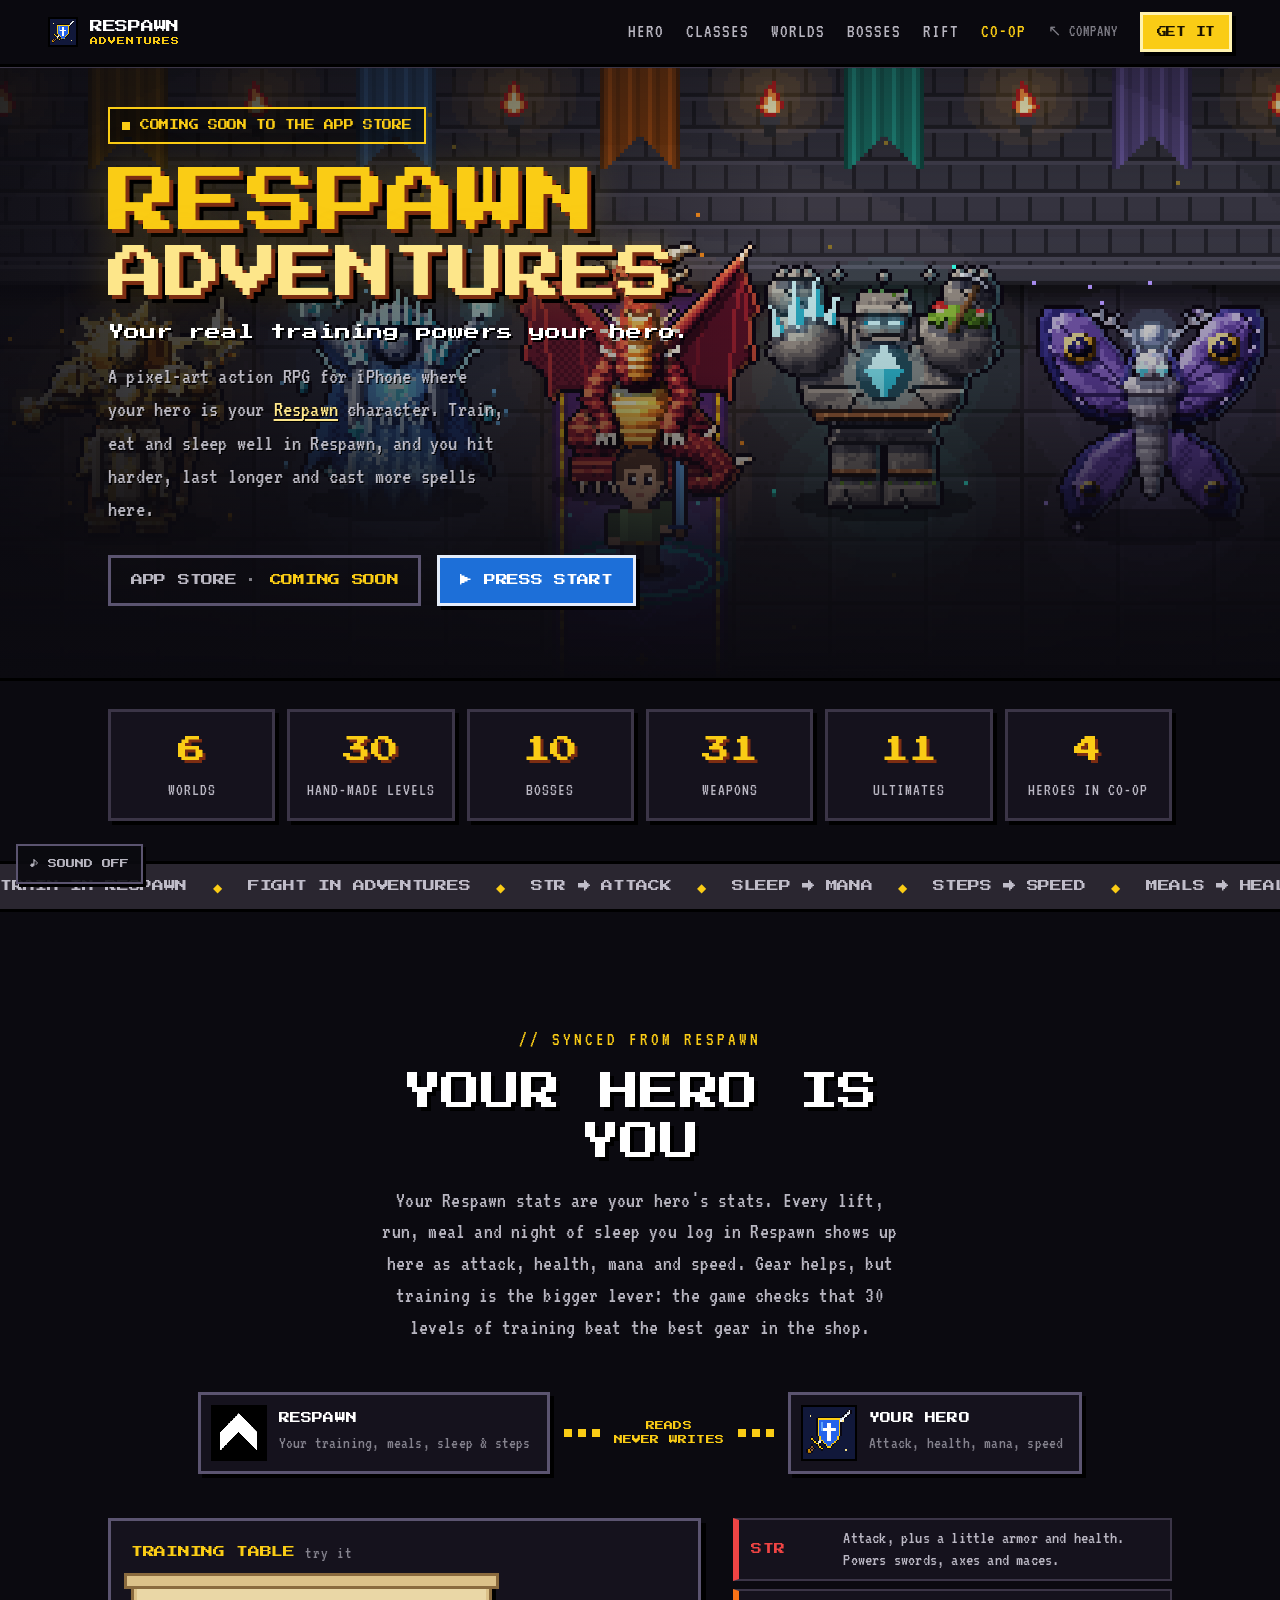
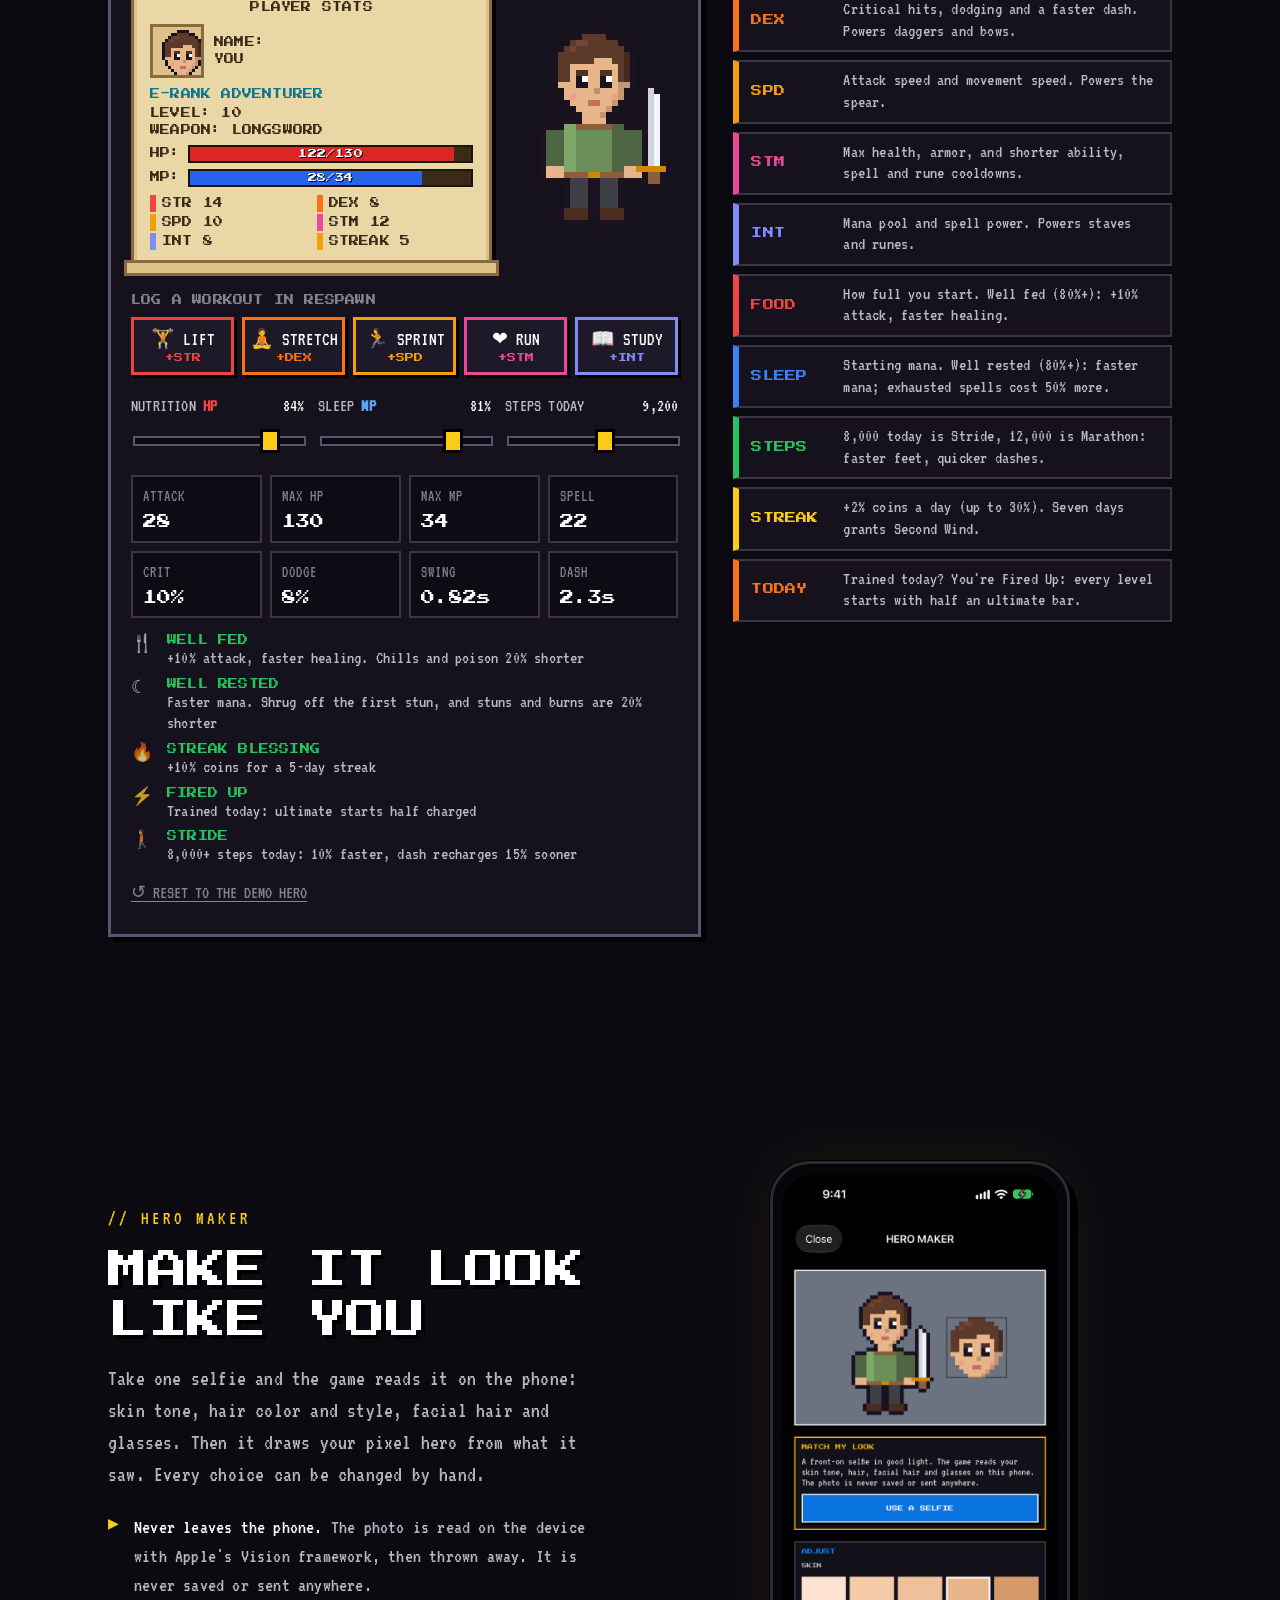
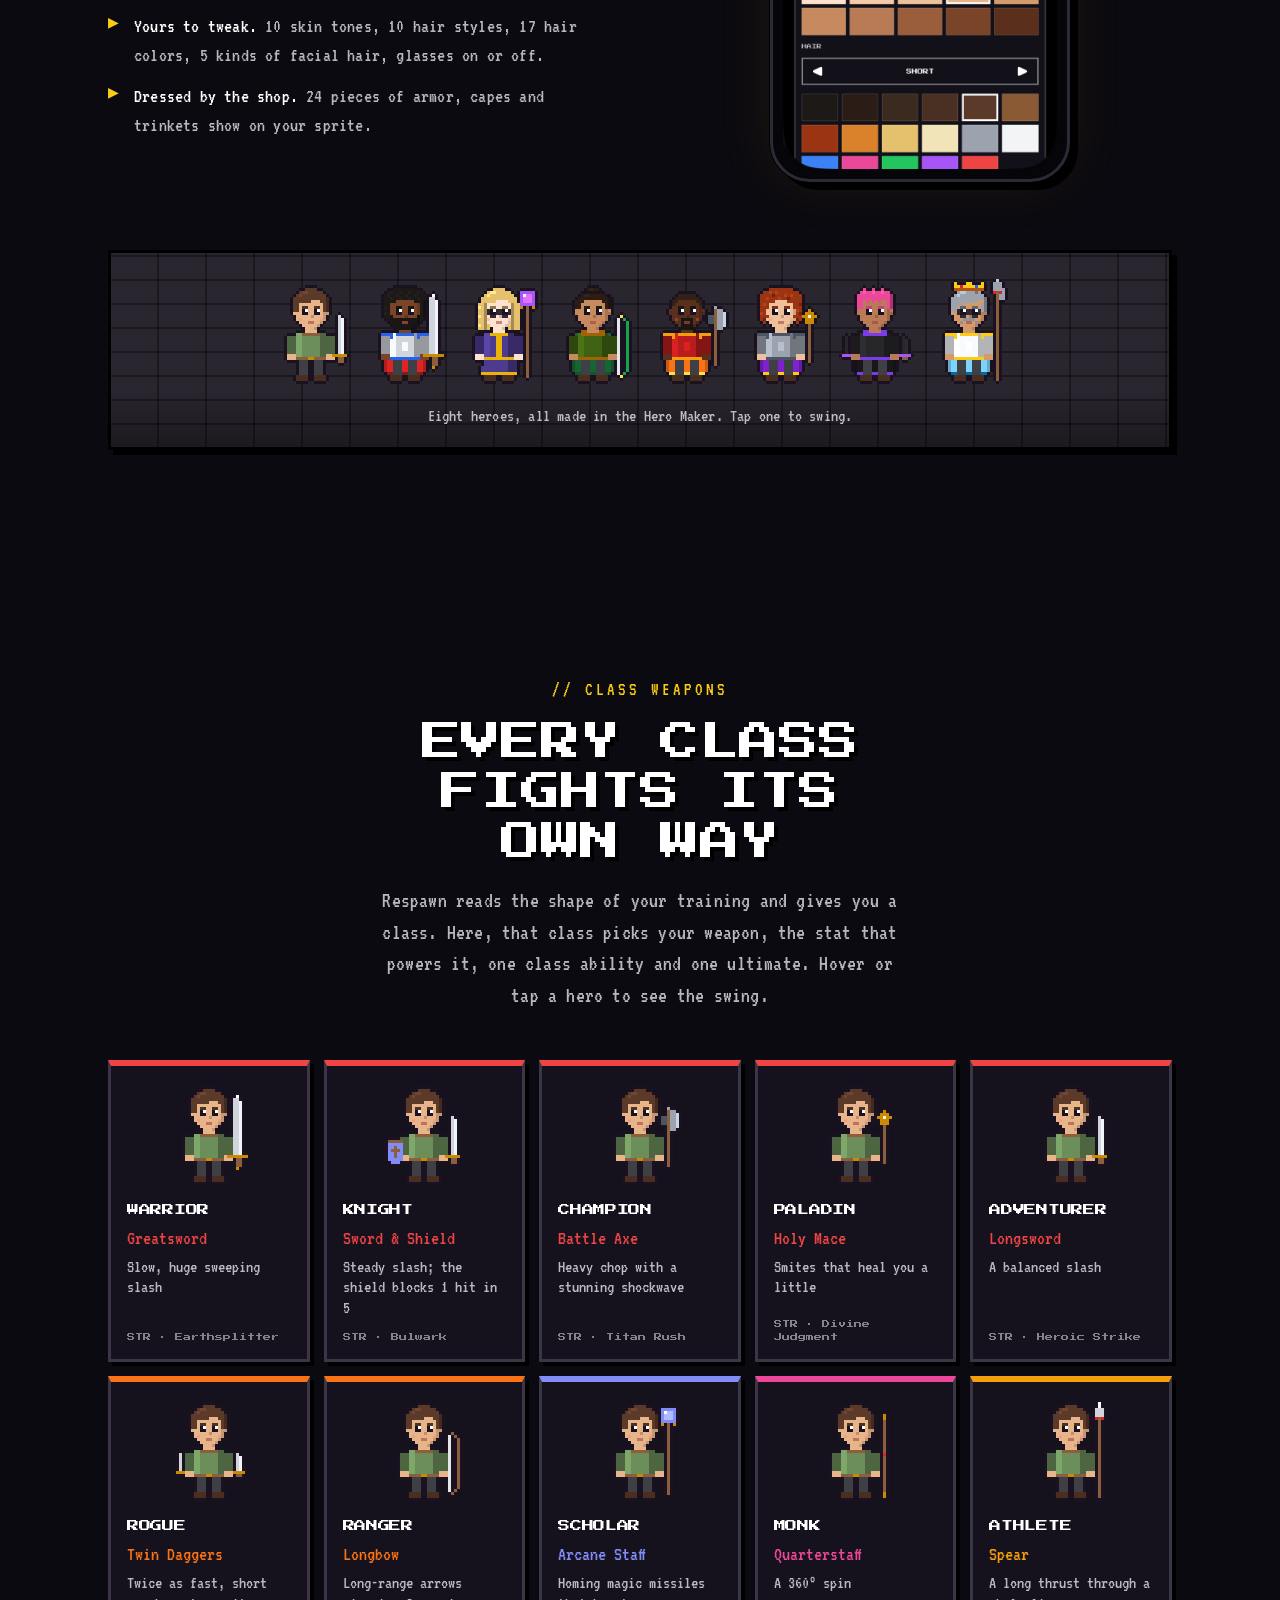
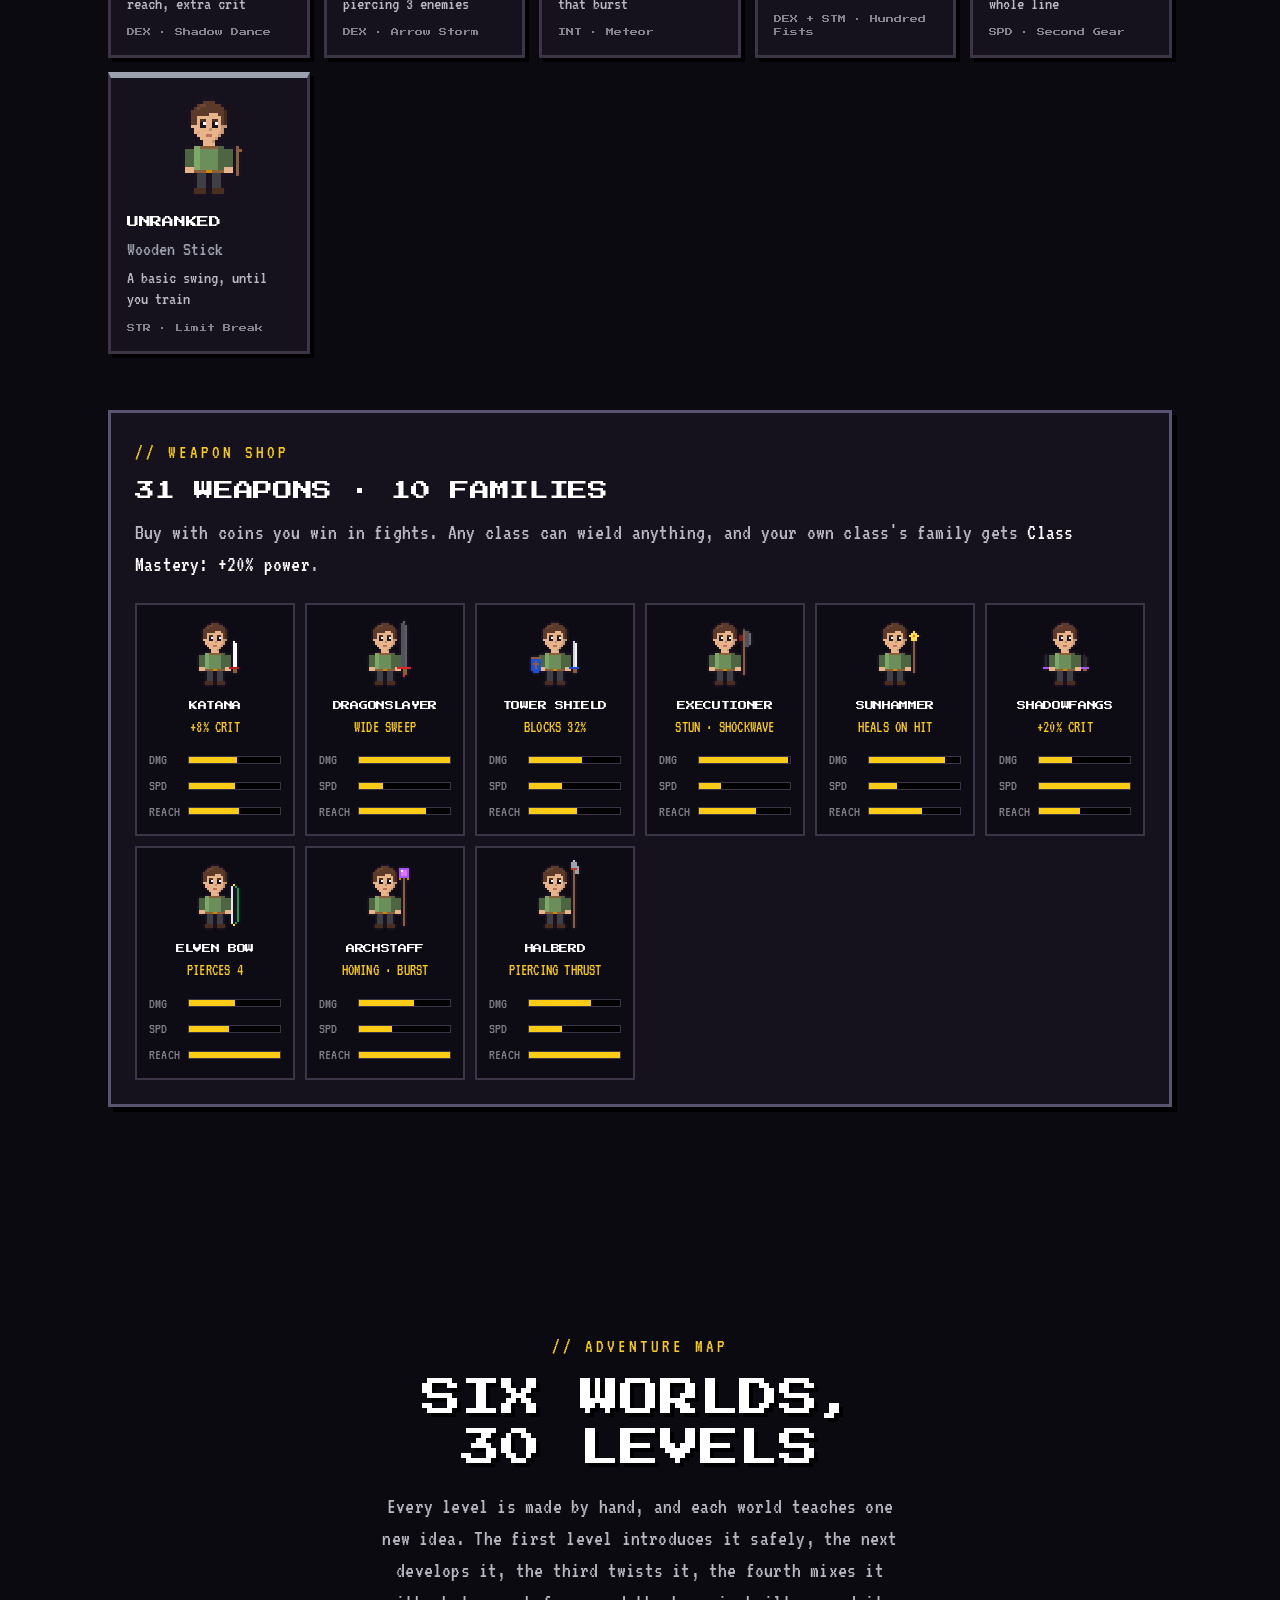
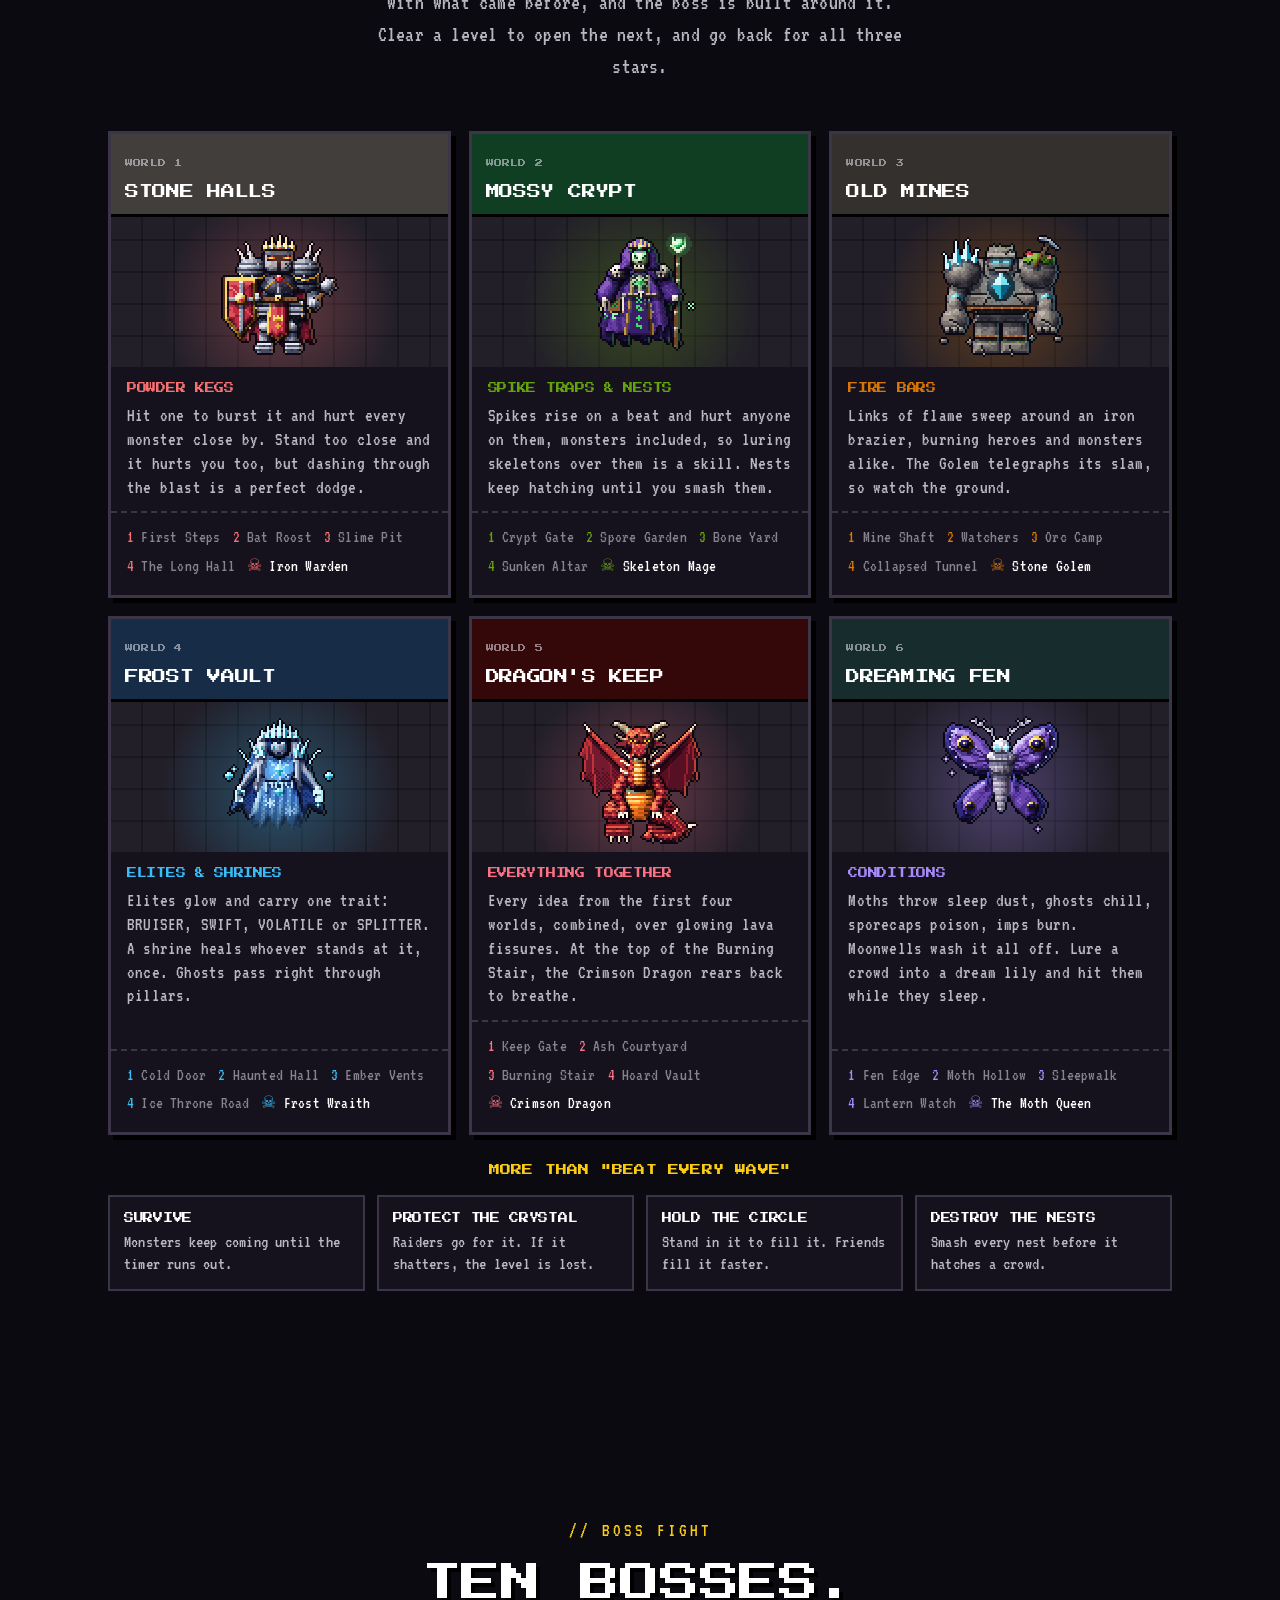
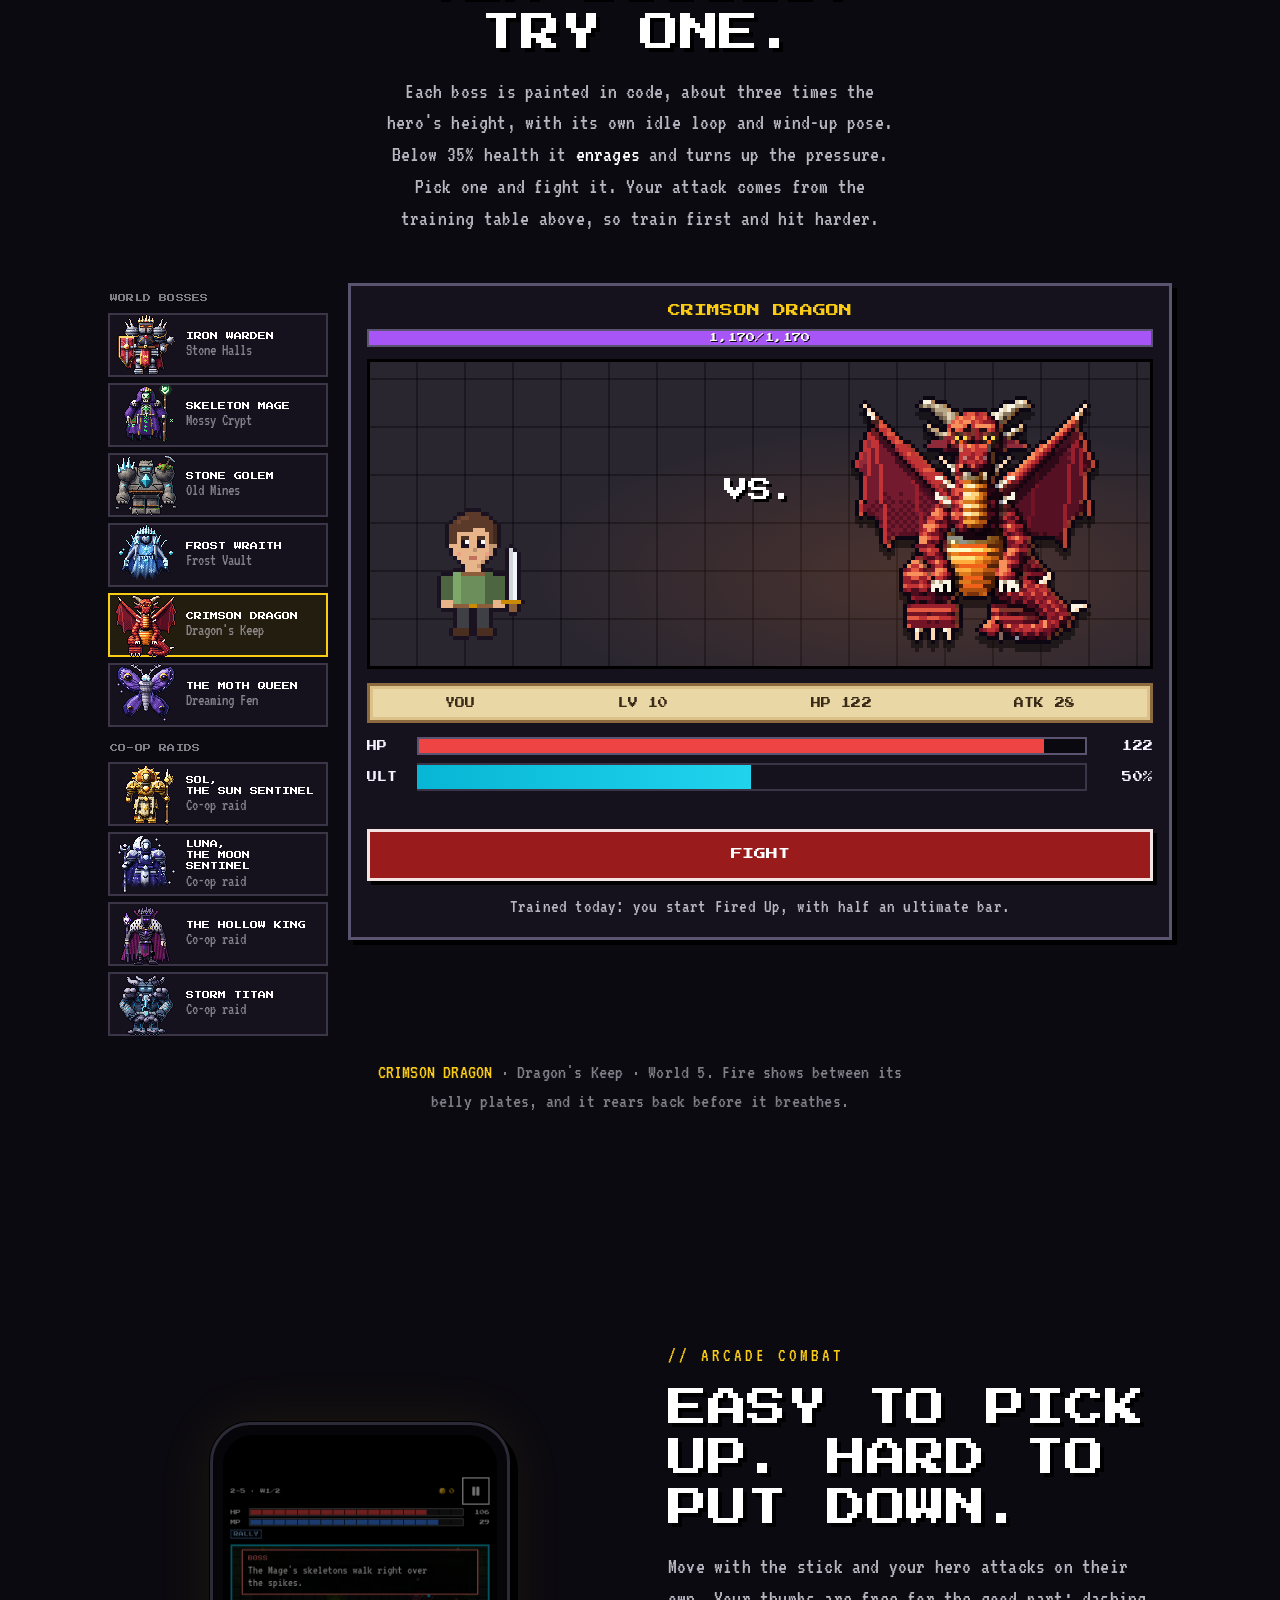
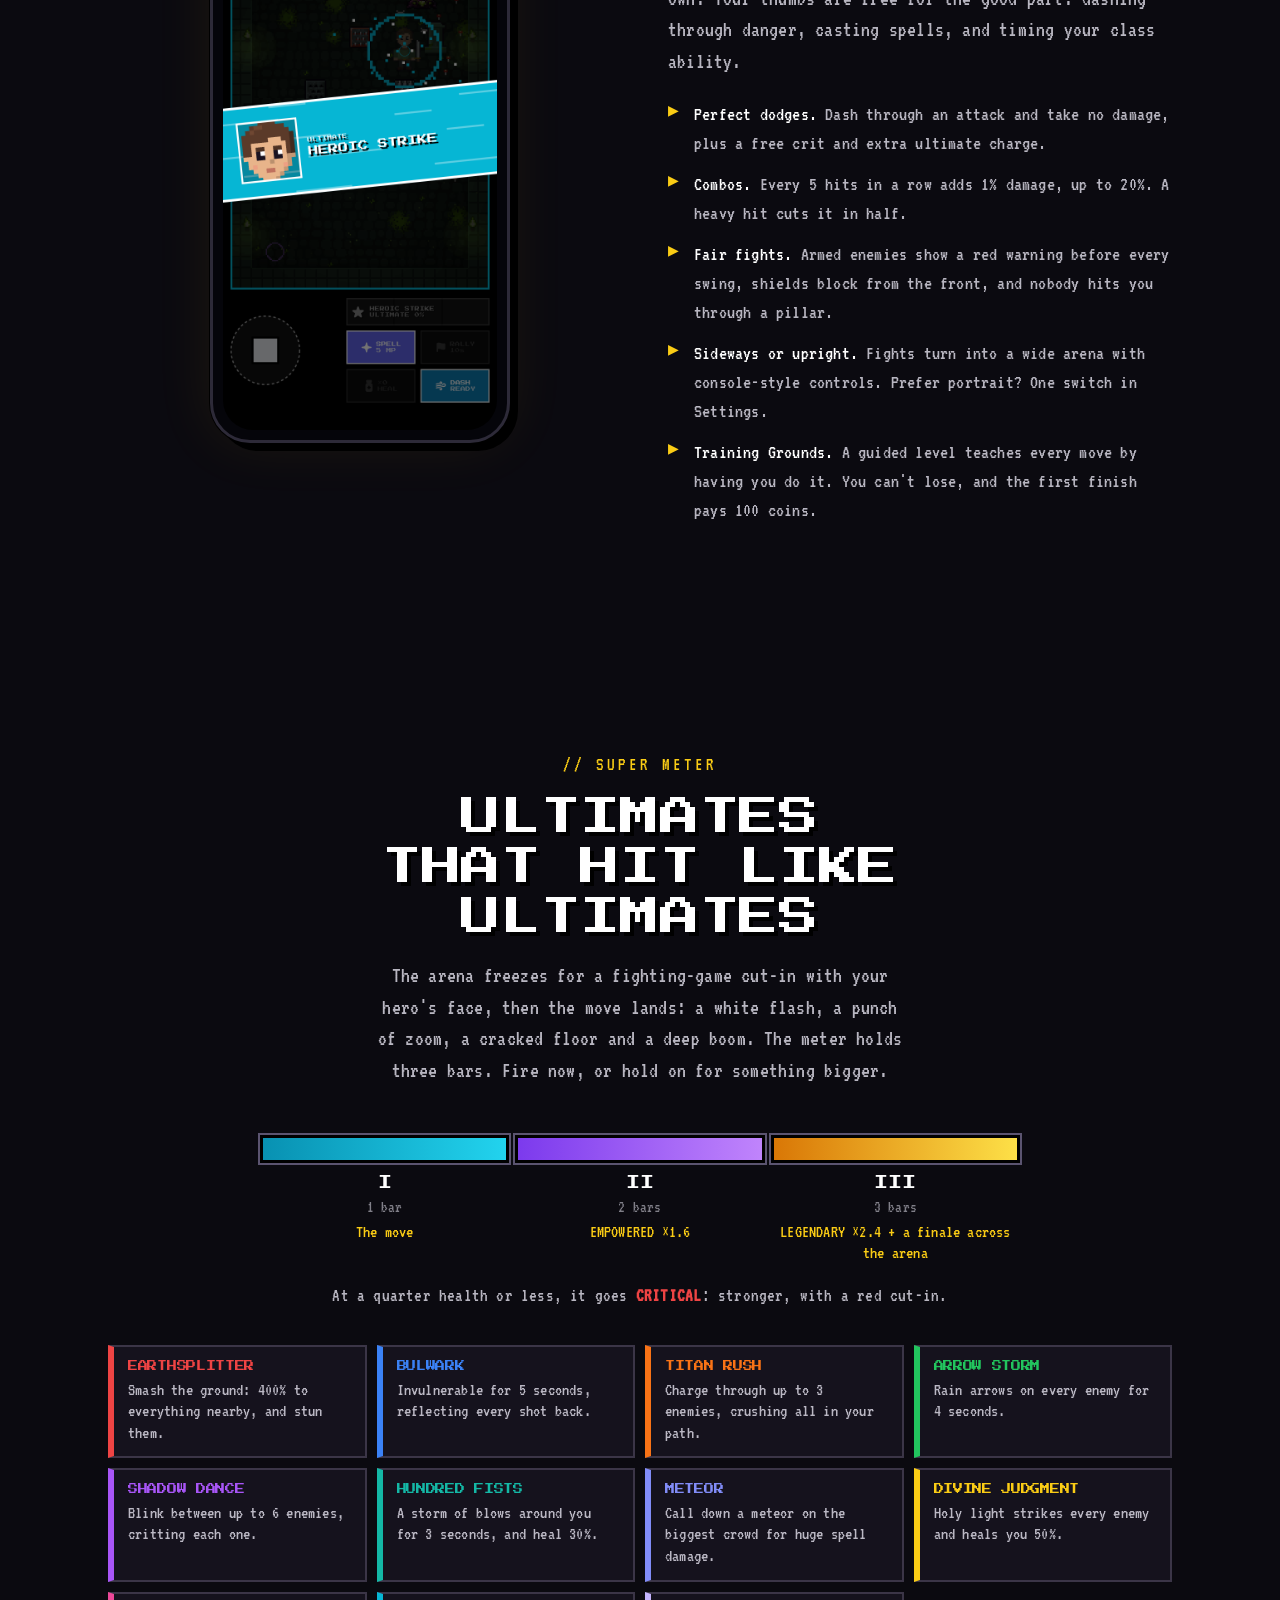
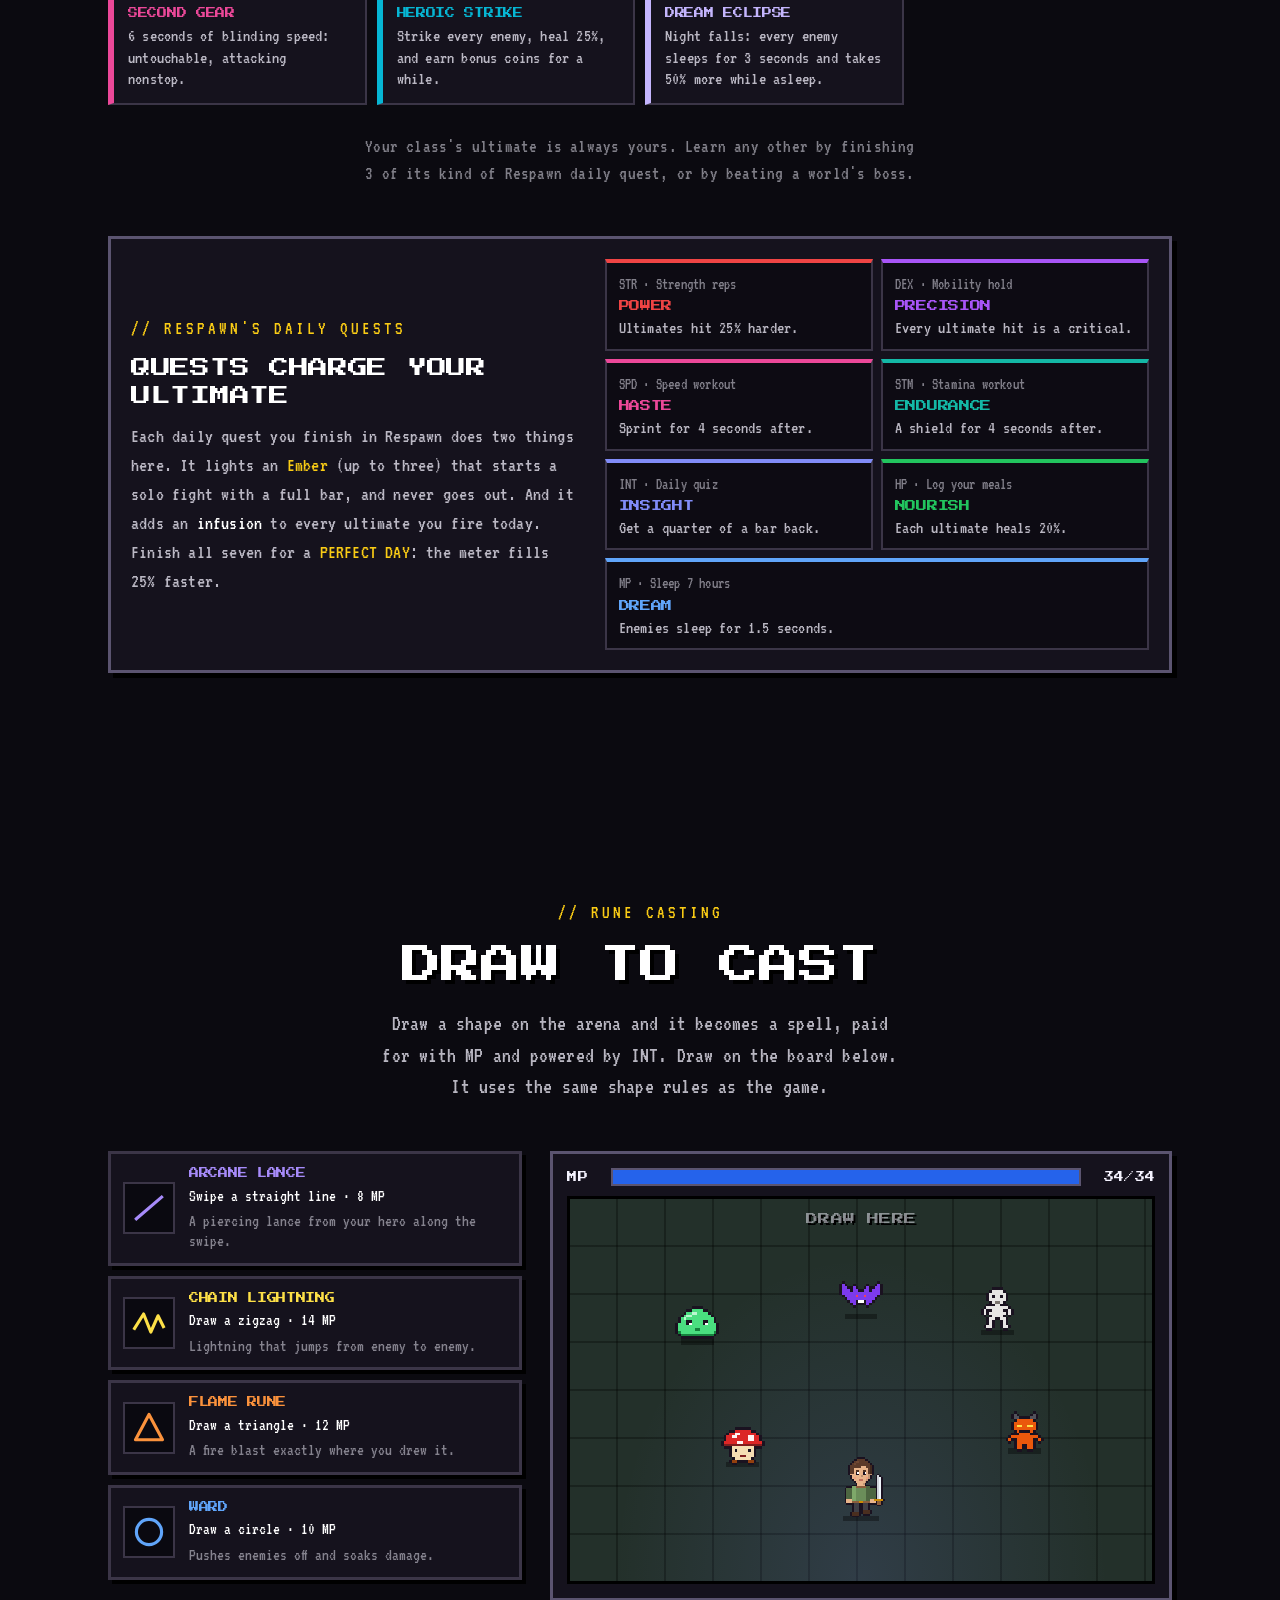
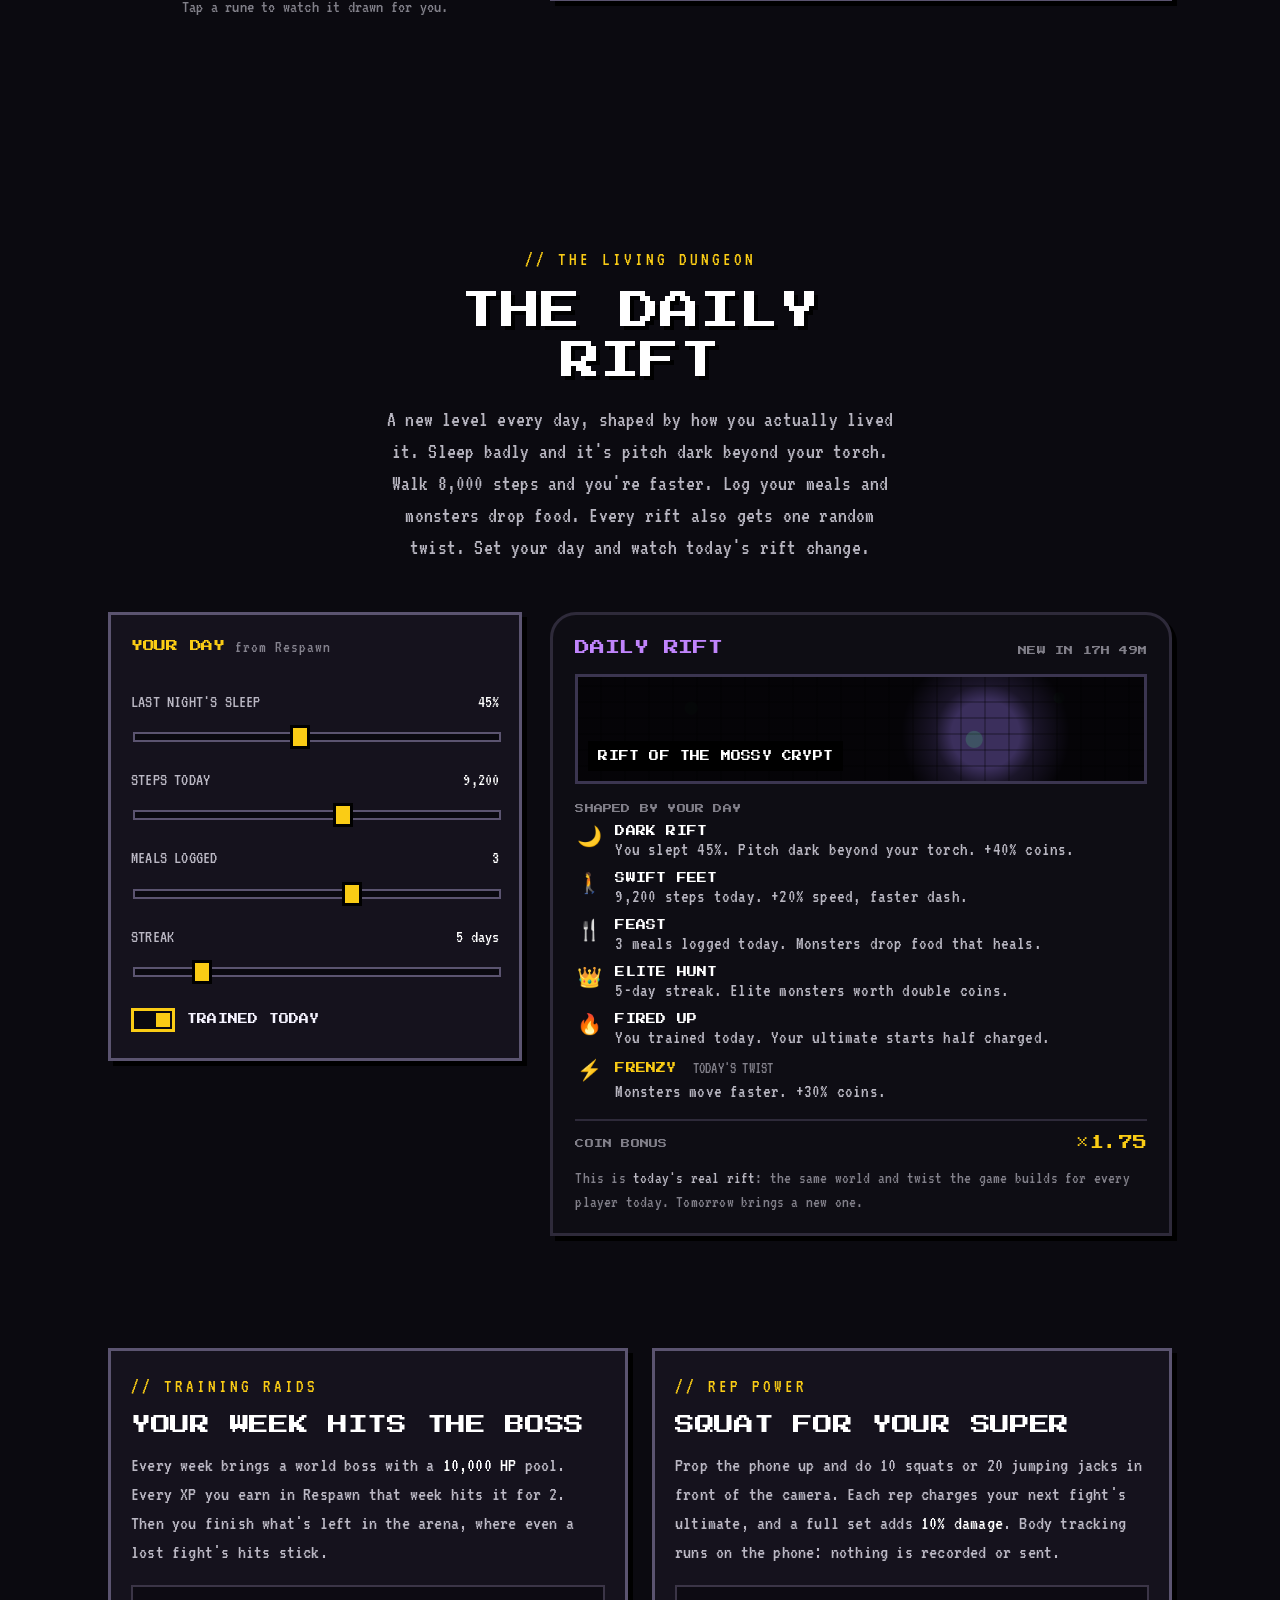
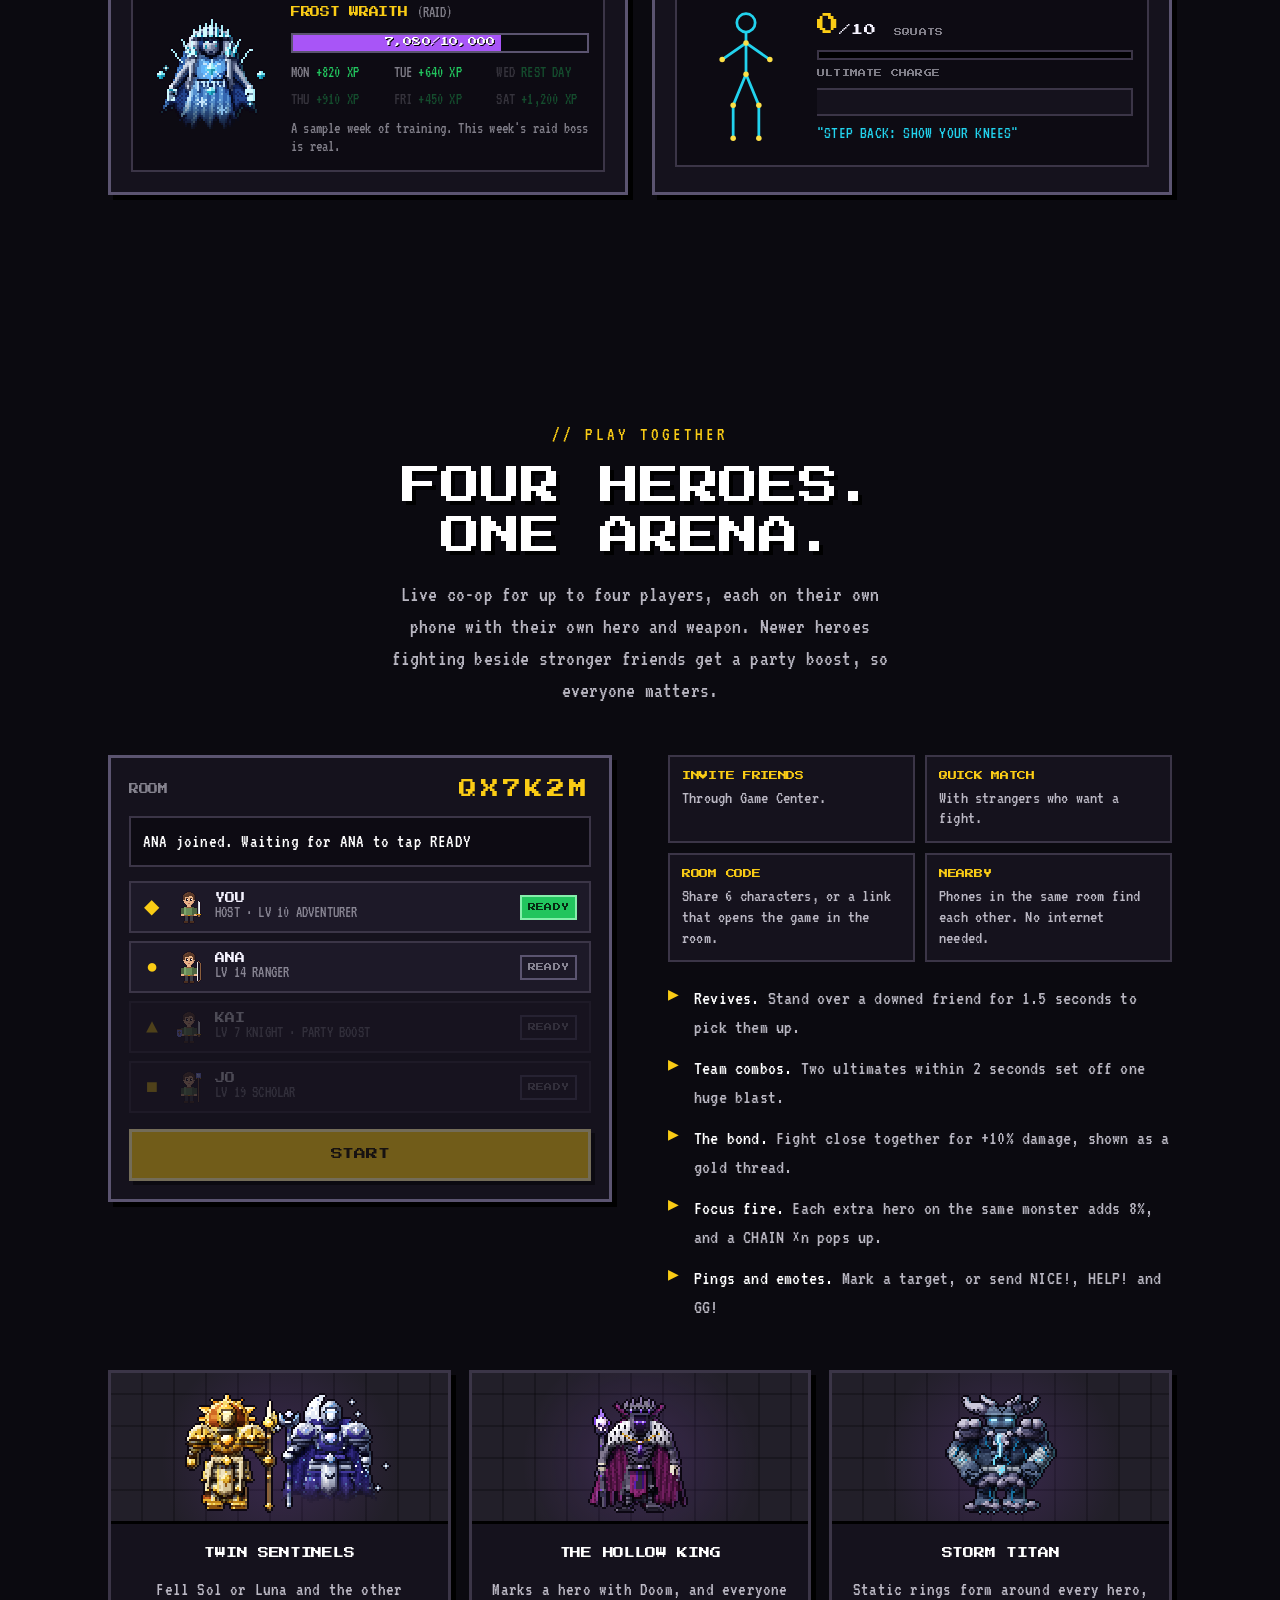
==== commit a40935cc: "Add Respawn Adventures section and legal pages - Introduced a new side quest section in the Respawn " ====
--- a/adventures/index.html
+++ b/adventures/index.html
@@ -708,6 +708,7 @@
       <div class="fair" data-reveal><span class="fair-ic">📷</span><b>CAMERA STAYS LOCAL</b><p>The selfie reader and Rep Power both run on the phone. Nothing is recorded, saved or uploaded.</p></div>
       <div class="fair" data-reveal><span class="fair-ic">🎮</span><b>TRY IT FIRST</b><p>Sign in with the account you use in Respawn, or play everything with a demo hero.</p></div>
     </div>
+    <p class="fair-more">The details are in writing: <a href="legal/privacy.html">Privacy Policy</a>, <a href="legal/terms.html">Terms &amp; Conditions</a> and <a href="legal/rules.html">Rules of Play</a>.</p>
   </section>
 
   <!-- ============ GALLERY ============ -->
@@ -750,6 +751,13 @@
     <div class="footer-brand"><img src="assets/icon-512.png" alt="" width="24" height="24" /> RESPAWN ADVENTURES</div>
     <p class="footer-line">© 2026 Respawn Adventures · A pixel-art action RPG powered by your real training.</p>
     <p class="footer-line">A product of <a href="../">Not Another Fitness App</a> · <a href="../respawn/">Respawn</a></p>
+    <nav class="footer-links" aria-label="Legal and support">
+      <a href="legal/privacy.html">Privacy Policy</a>
+      <a href="legal/terms.html">Terms &amp; Conditions</a>
+      <a href="legal/rules.html">Rules of Play</a>
+      <a href="legal/#your-data">Your data</a>
+      <a href="mailto:support@notanotherfitnessapp.com">Support</a>
+    </nav>
   </footer>
 
   <button type="button" class="sfx-btn" id="sfxBtn" aria-pressed="false">♪ SOUND OFF</button>
--- a/adventures/styles.css
+++ b/adventures/styles.css
@@ -947,6 +947,11 @@
 .footer-line { margin: 0; font-size: 18px; color: var(--text-3); }
 .footer-line a { color: var(--text-2); }
 .footer-line a:hover { color: var(--gold); }
+.footer-links { flex-basis: 100%; display: flex; flex-wrap: wrap; gap: 0 22px; font-size: 18px; }
+.footer-links a { color: var(--text-2); padding: 6px 0; }
+.footer-links a:hover { color: var(--gold); }
+.fair-more { margin: 22px 0 0; text-align: center; font-size: 20px; color: var(--text-2); }
+.fair-more a { color: var(--gold); }
 
 .sfx-btn {
   position: fixed; left: 16px; bottom: 16px; z-index: 40;
@@ -1011,6 +1016,7 @@
   .sync-label { flex-basis: 100%; order: 0; }
   .sync-pipe { display: none; }
   .footer { justify-content: center; text-align: center; }
+  .footer-links { justify-content: center; }
   .btn-soon { flex-direction: column; gap: 6px; }
   .btn-soon small::before { content: none; }
   .rune-board { order: -1; }
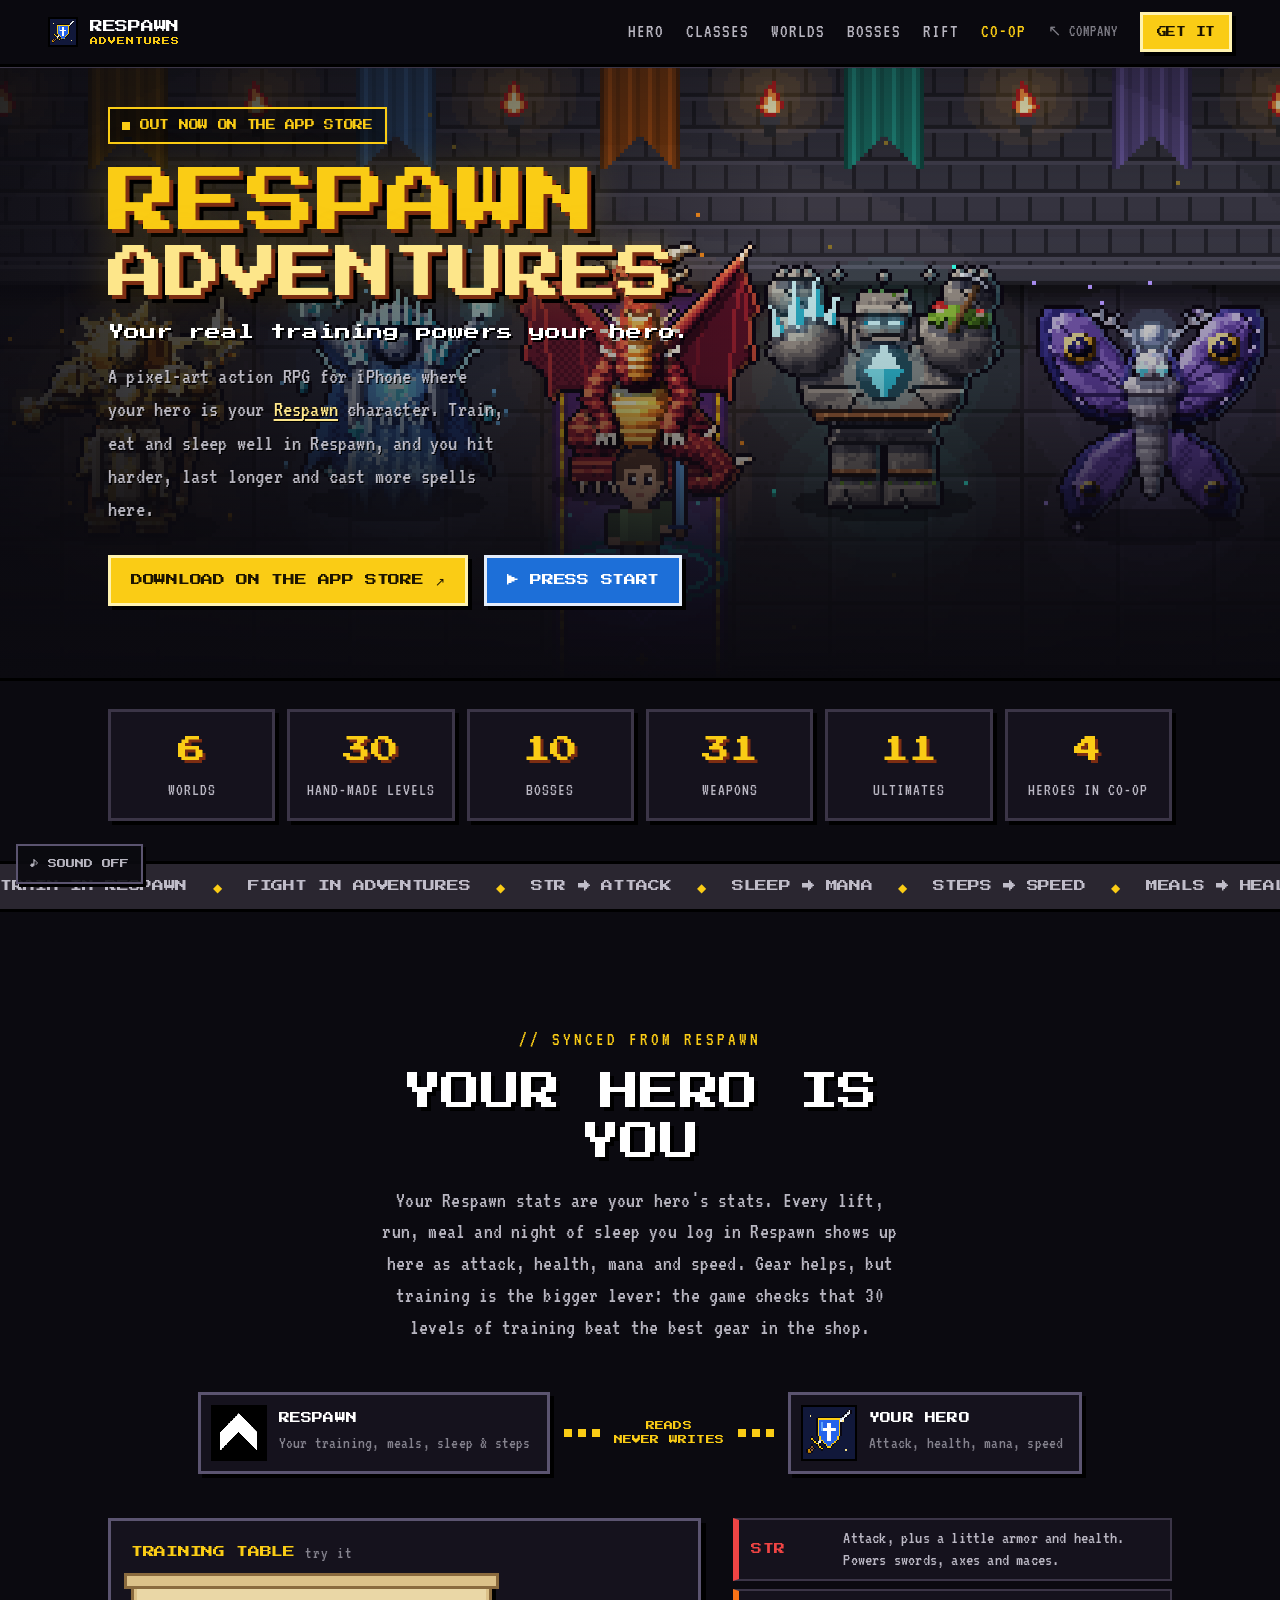
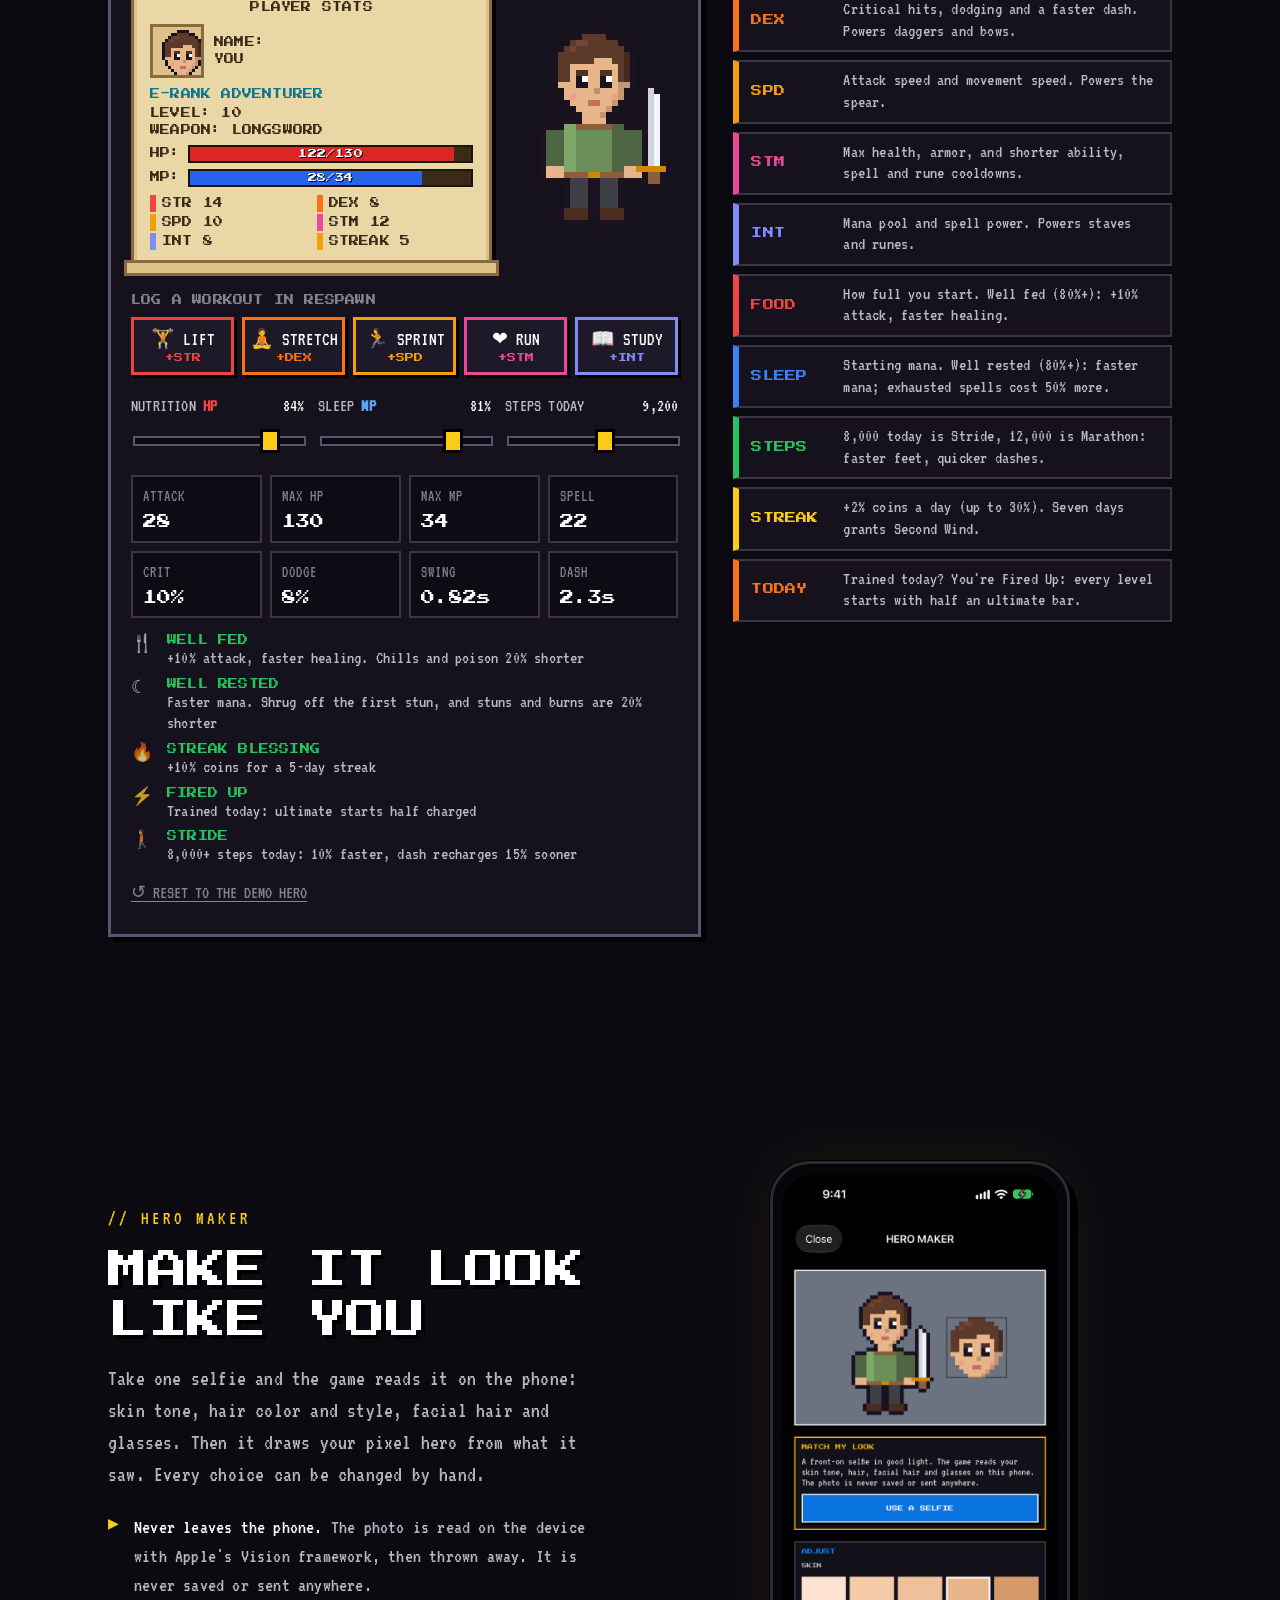
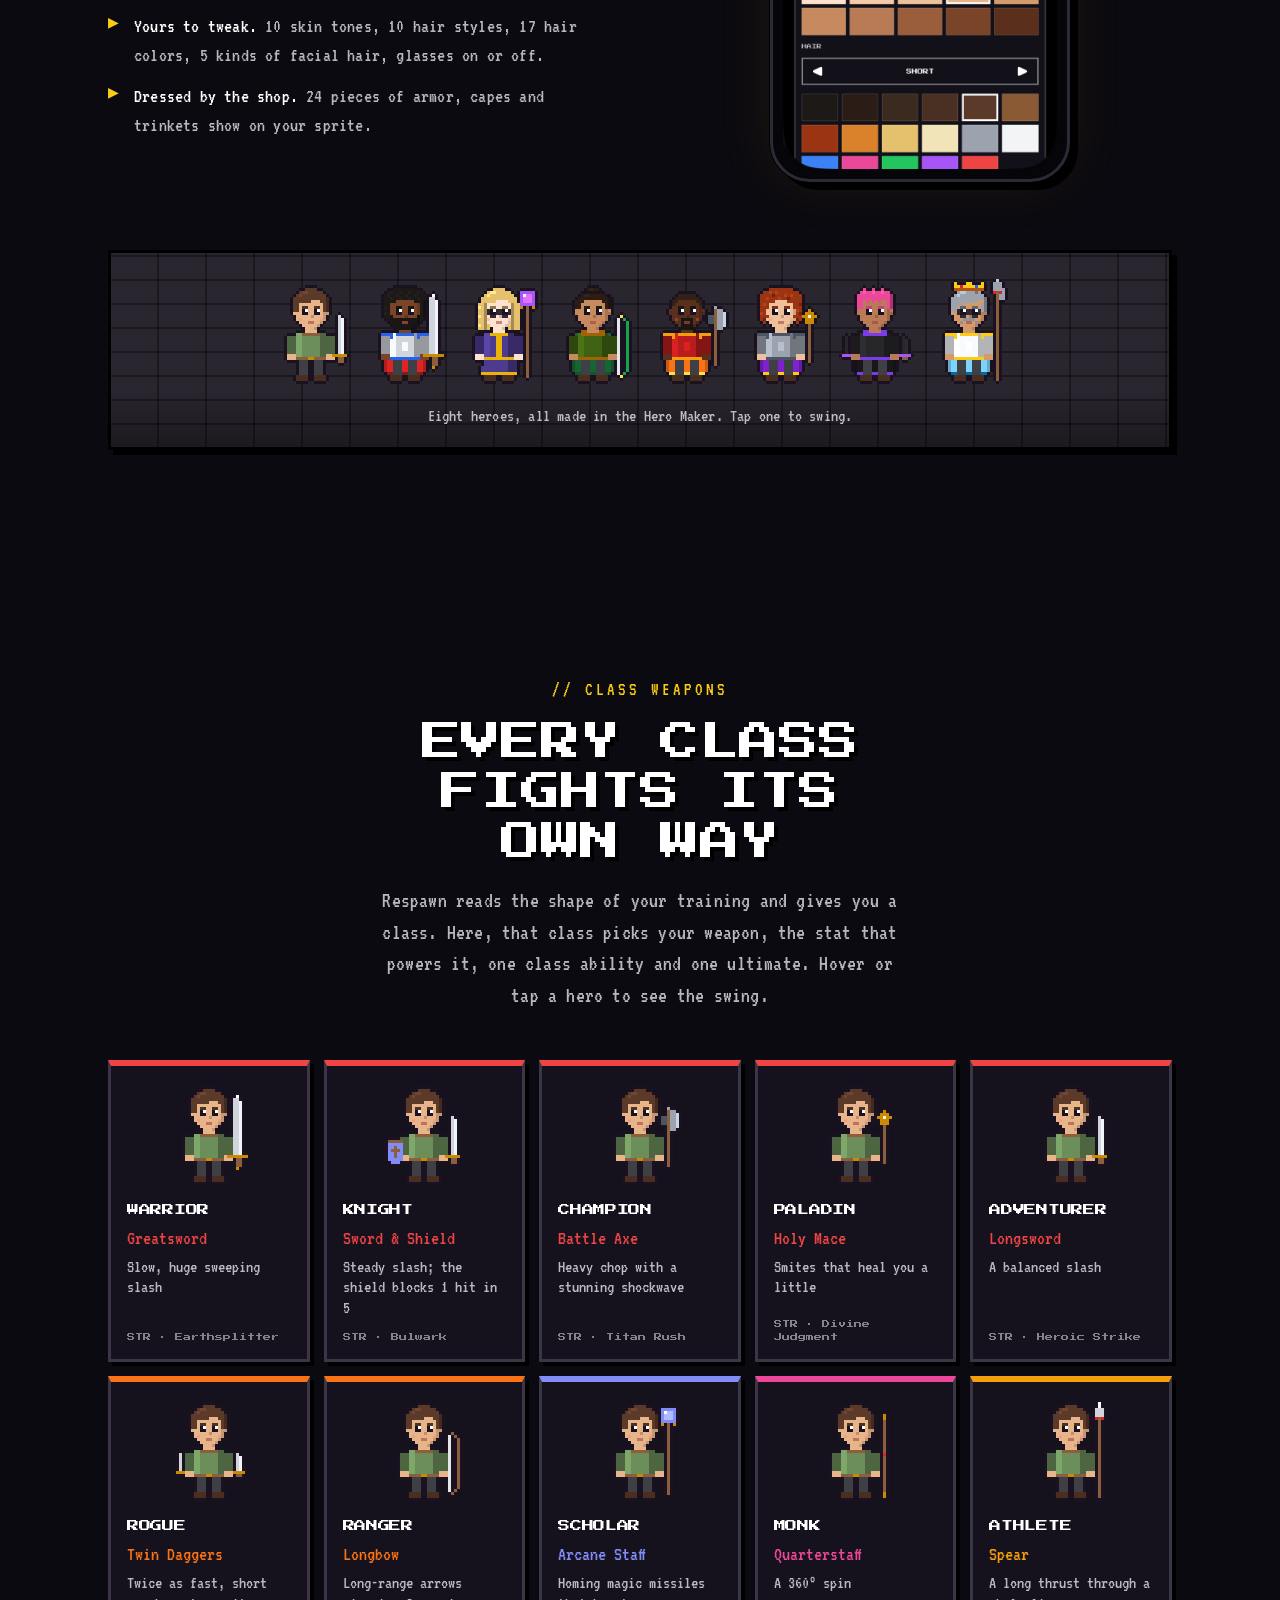
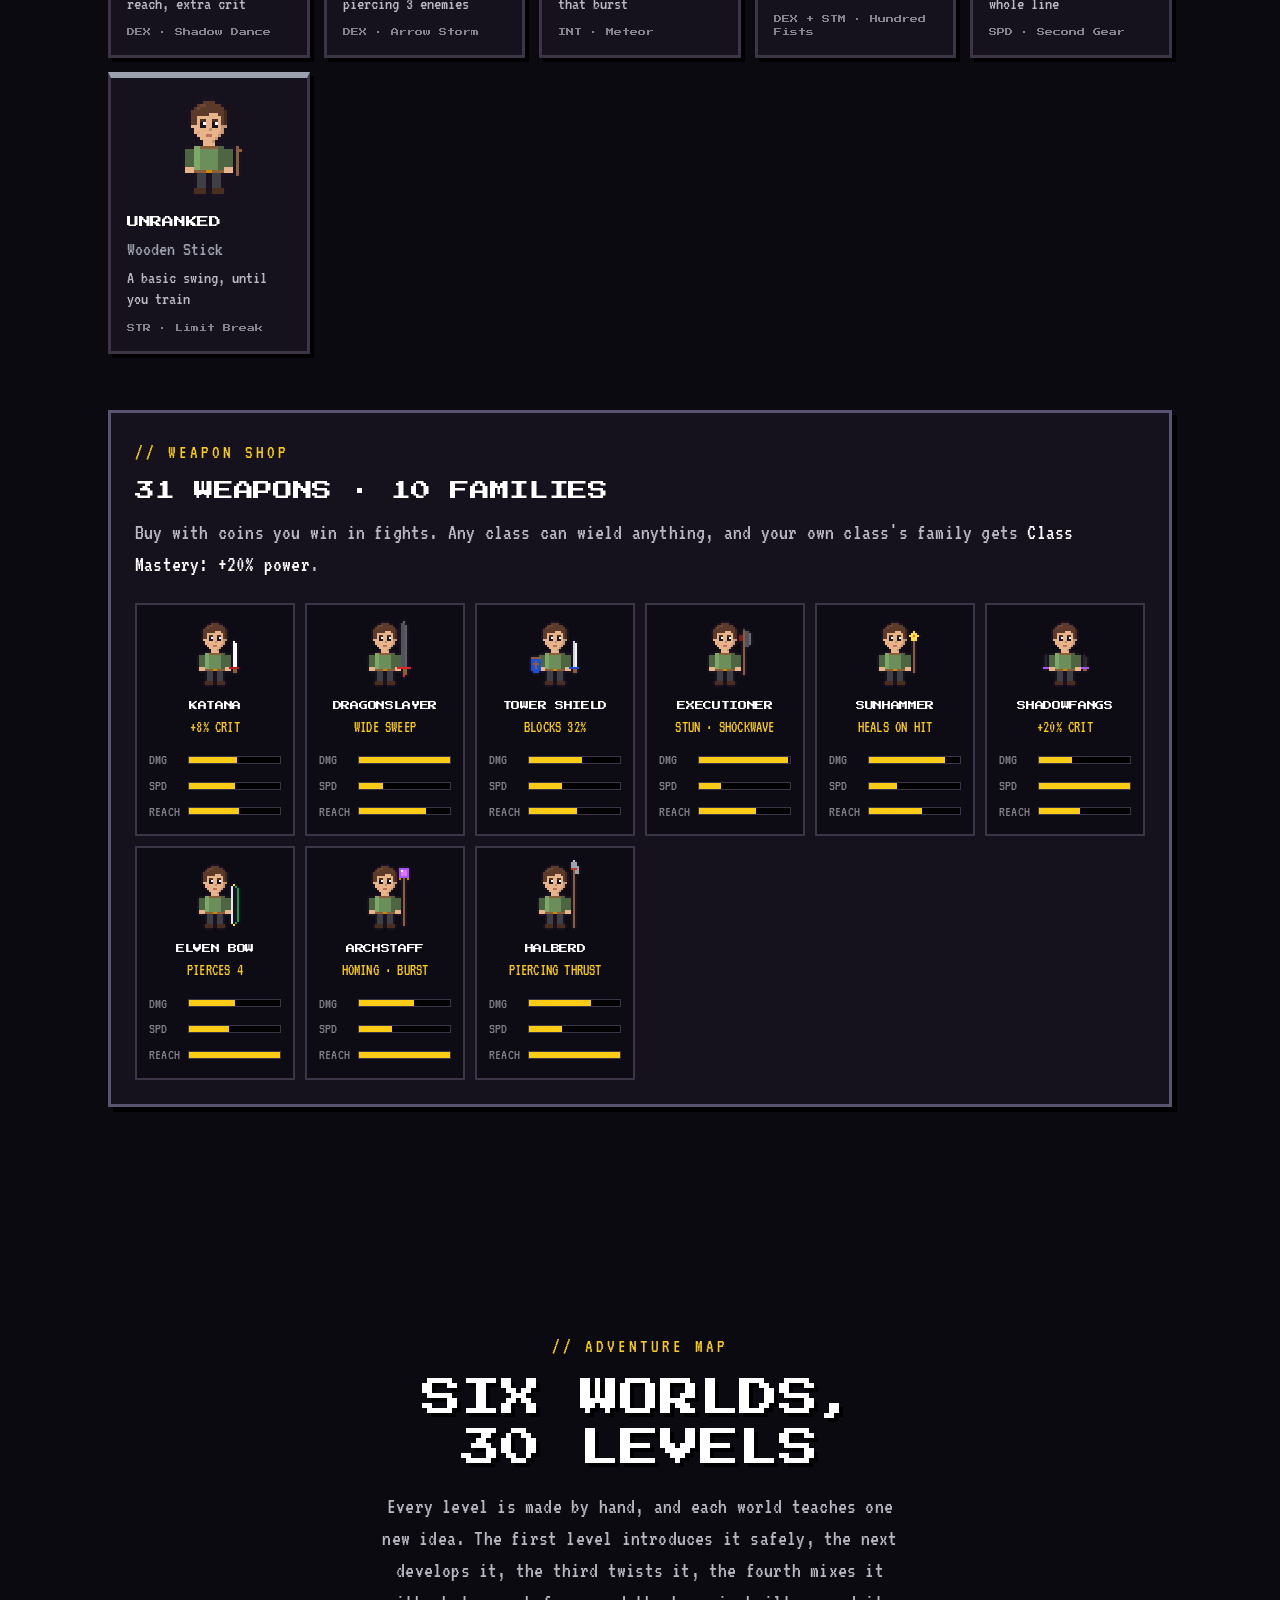
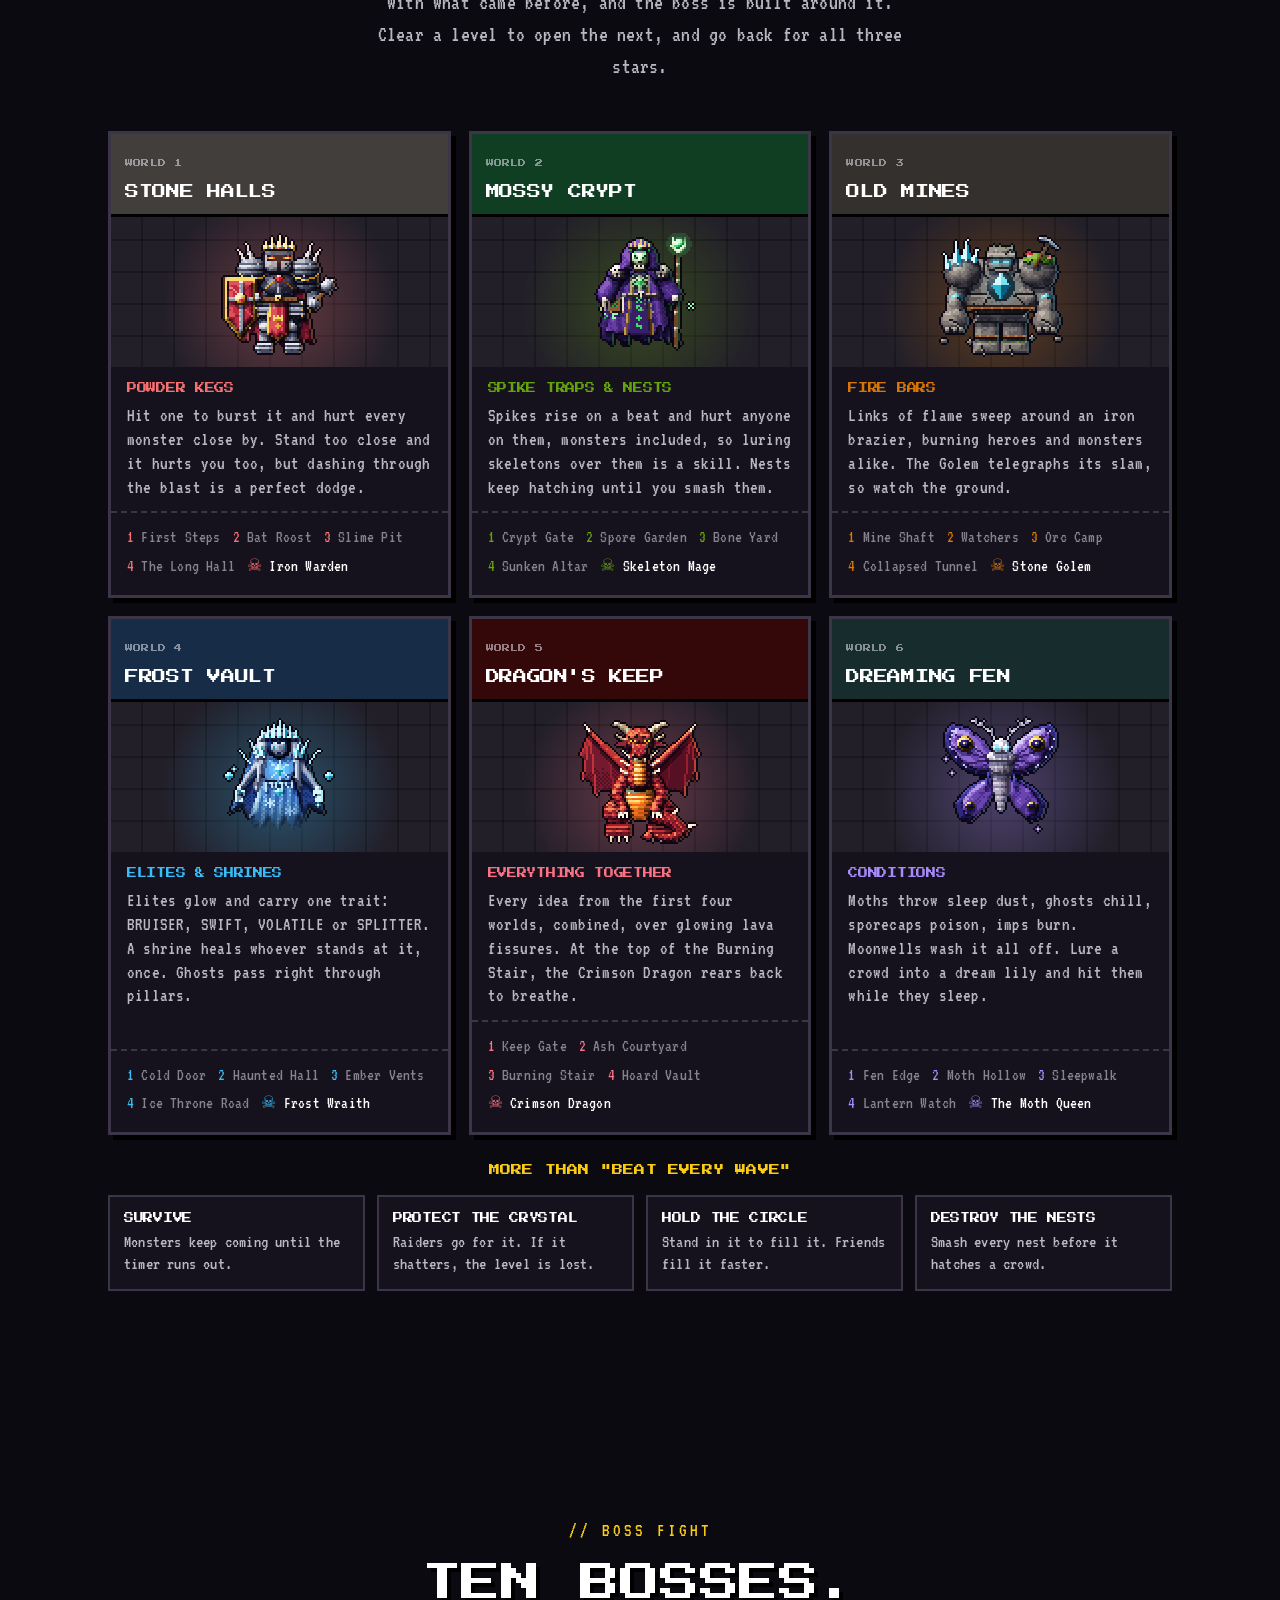
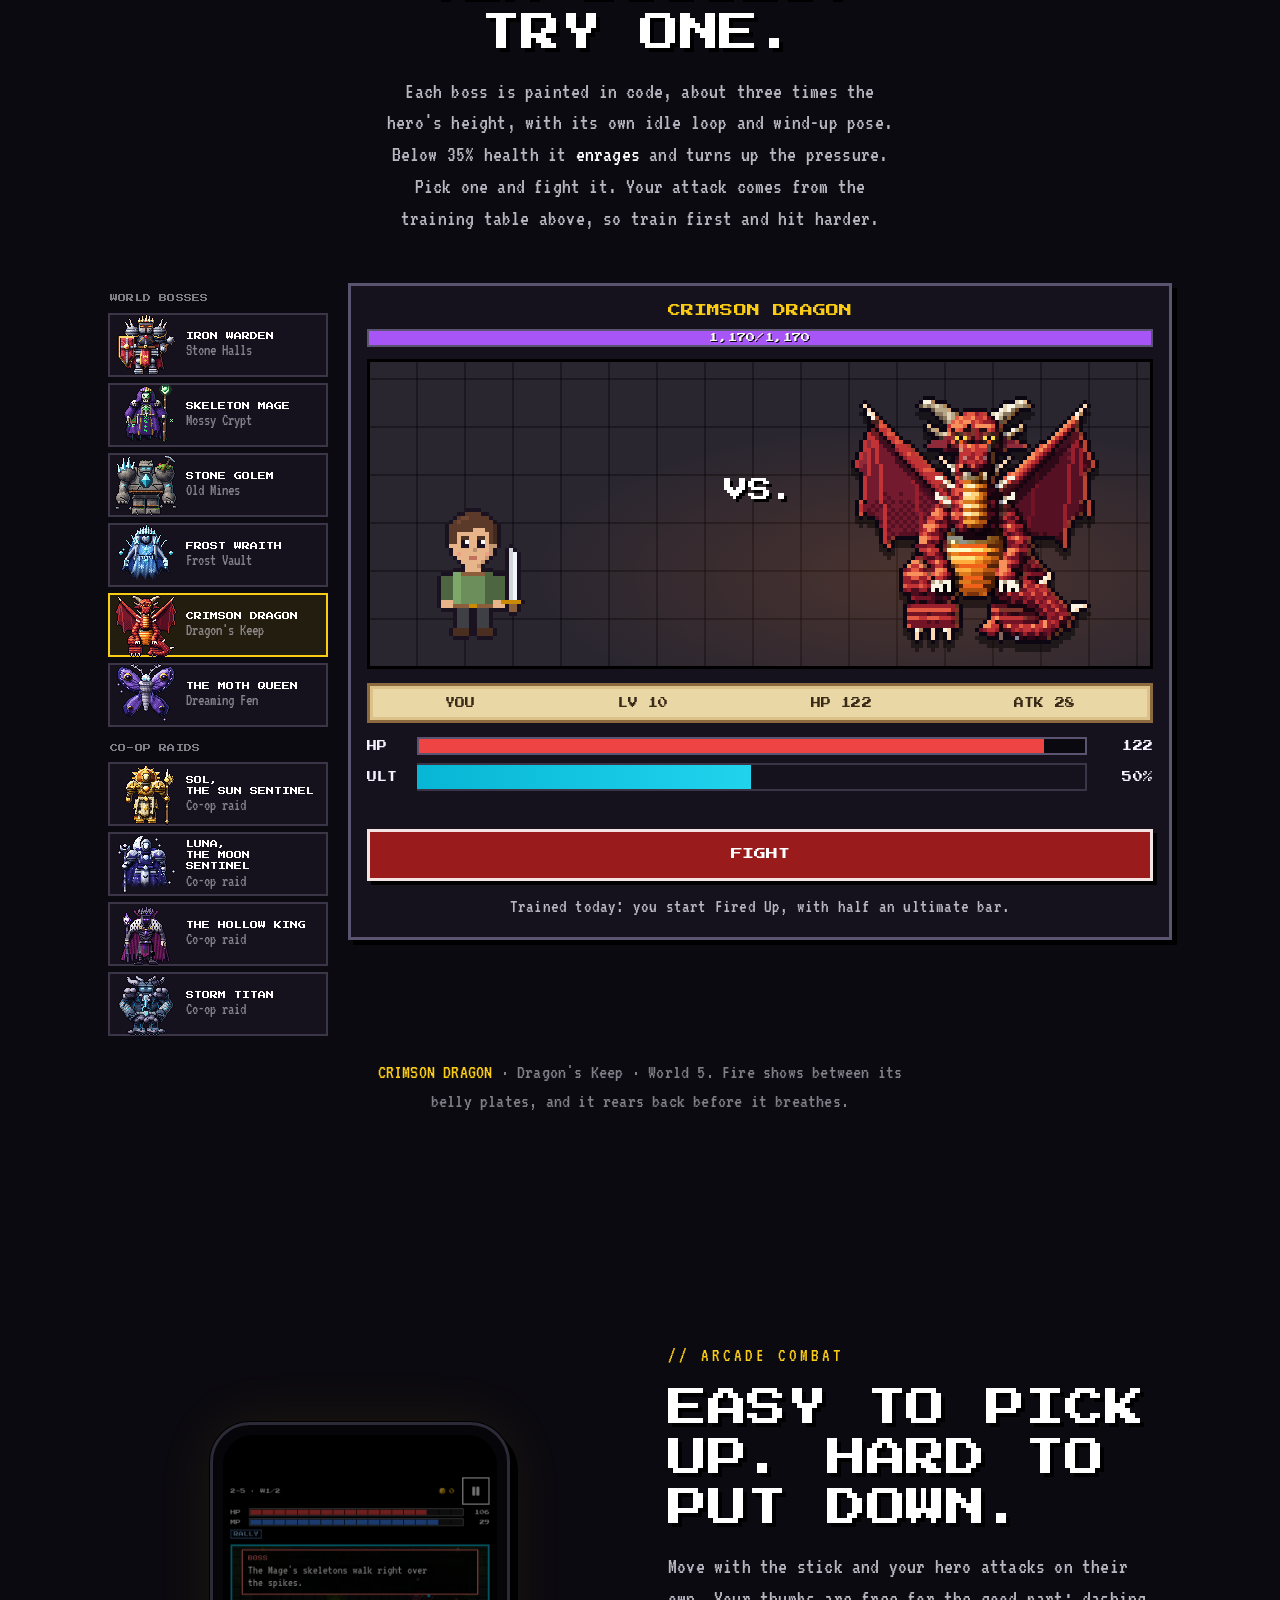
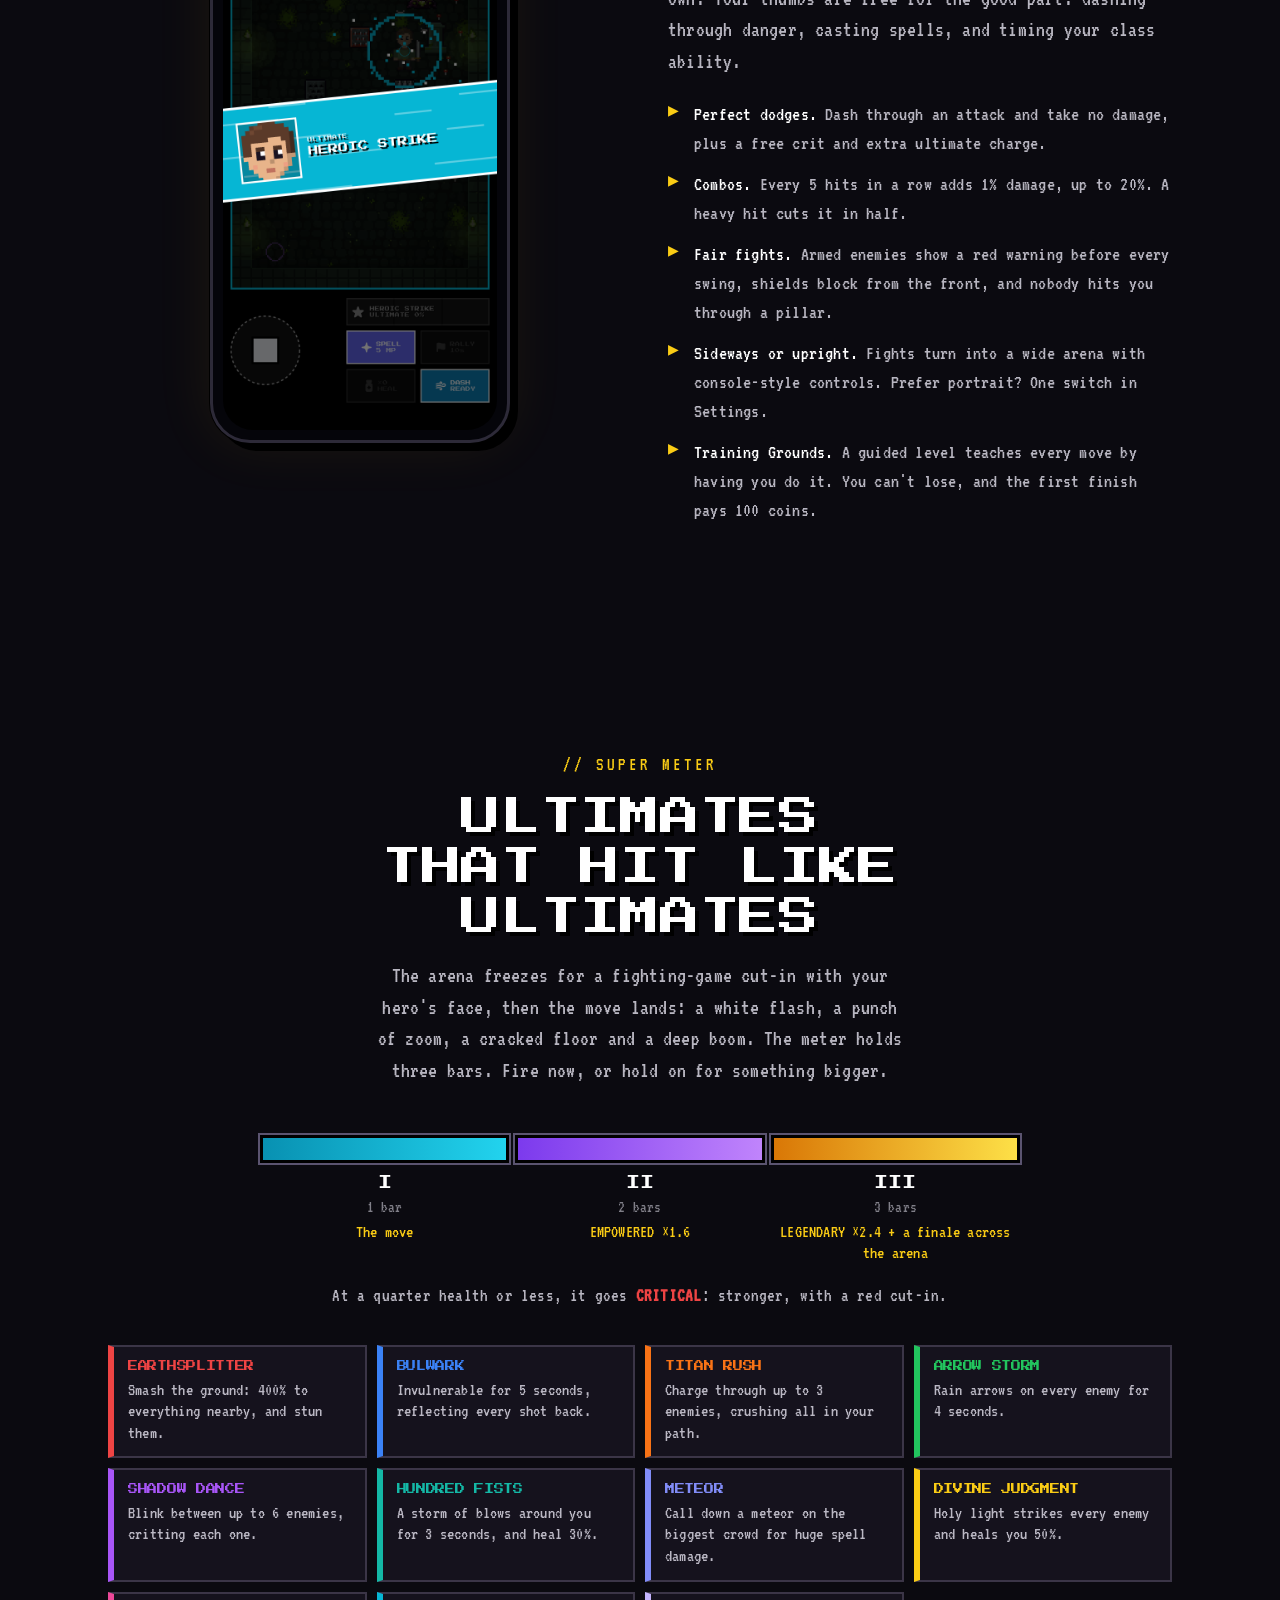
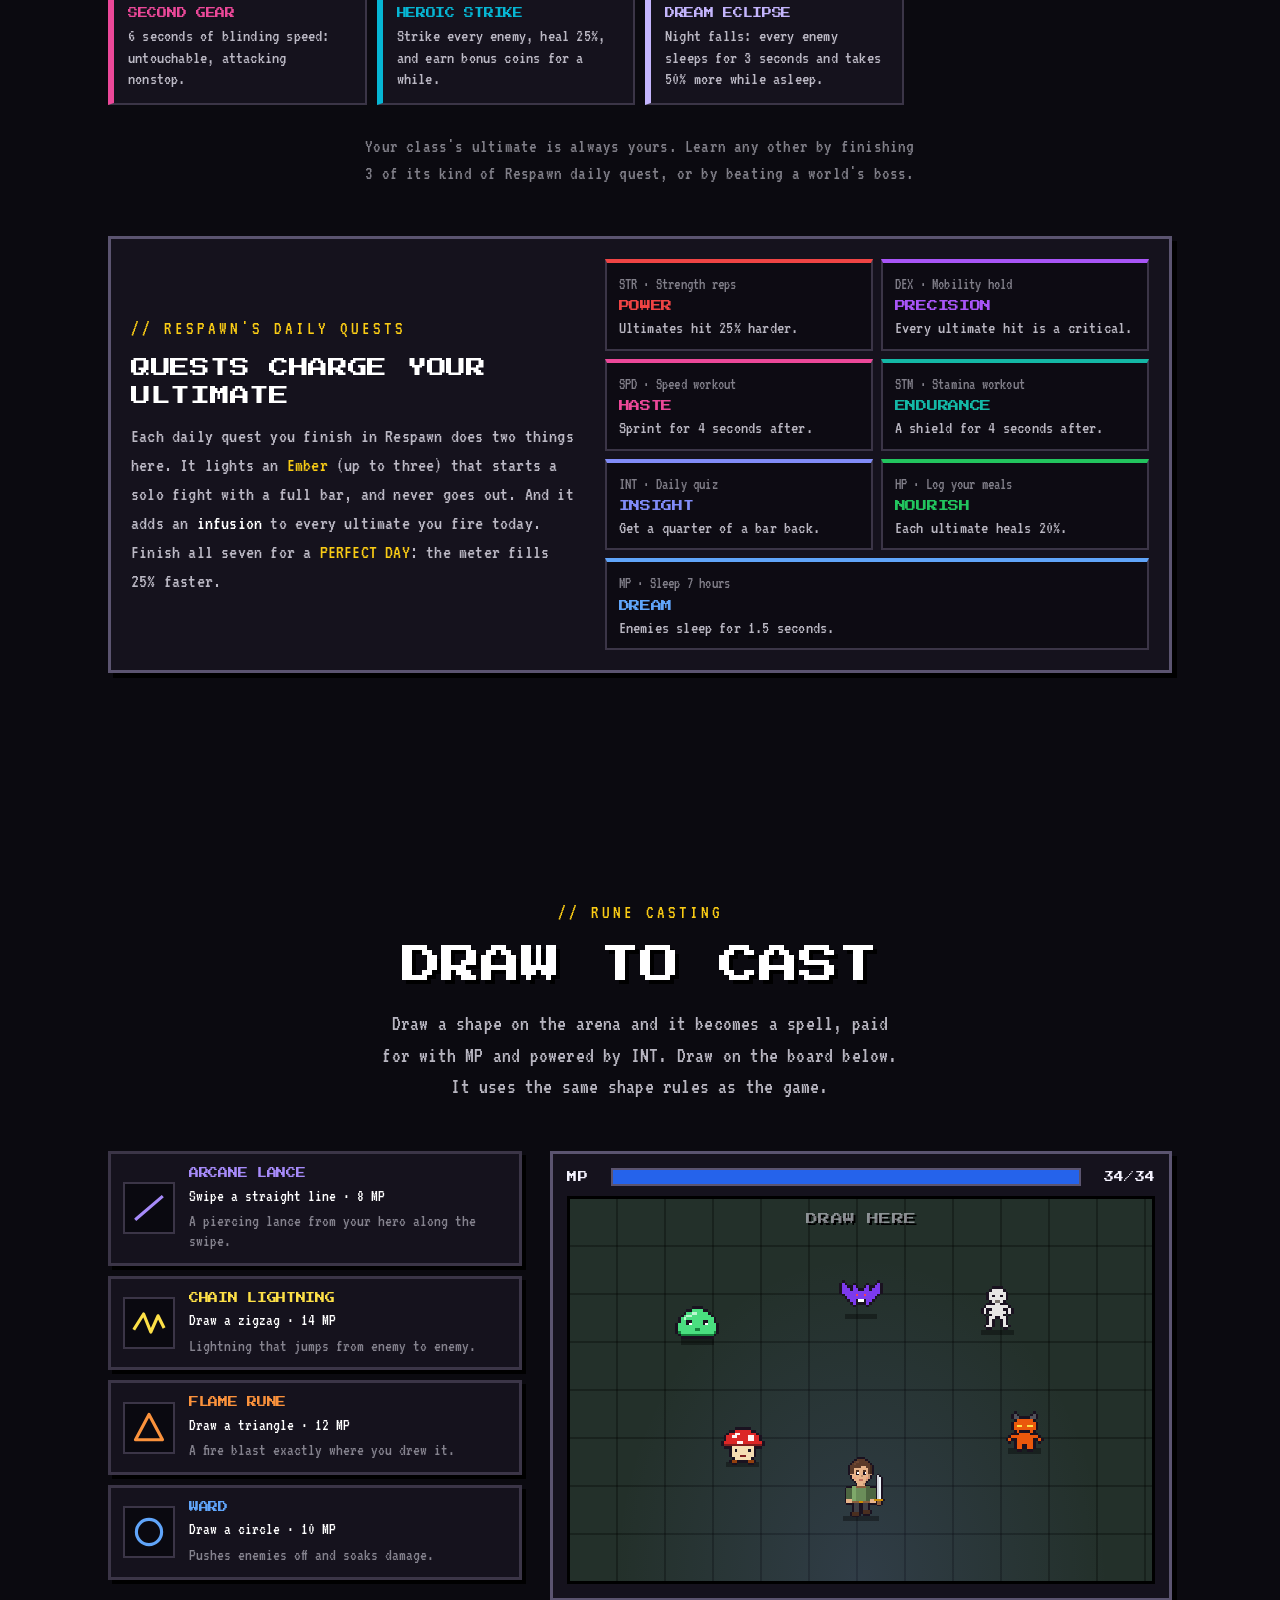
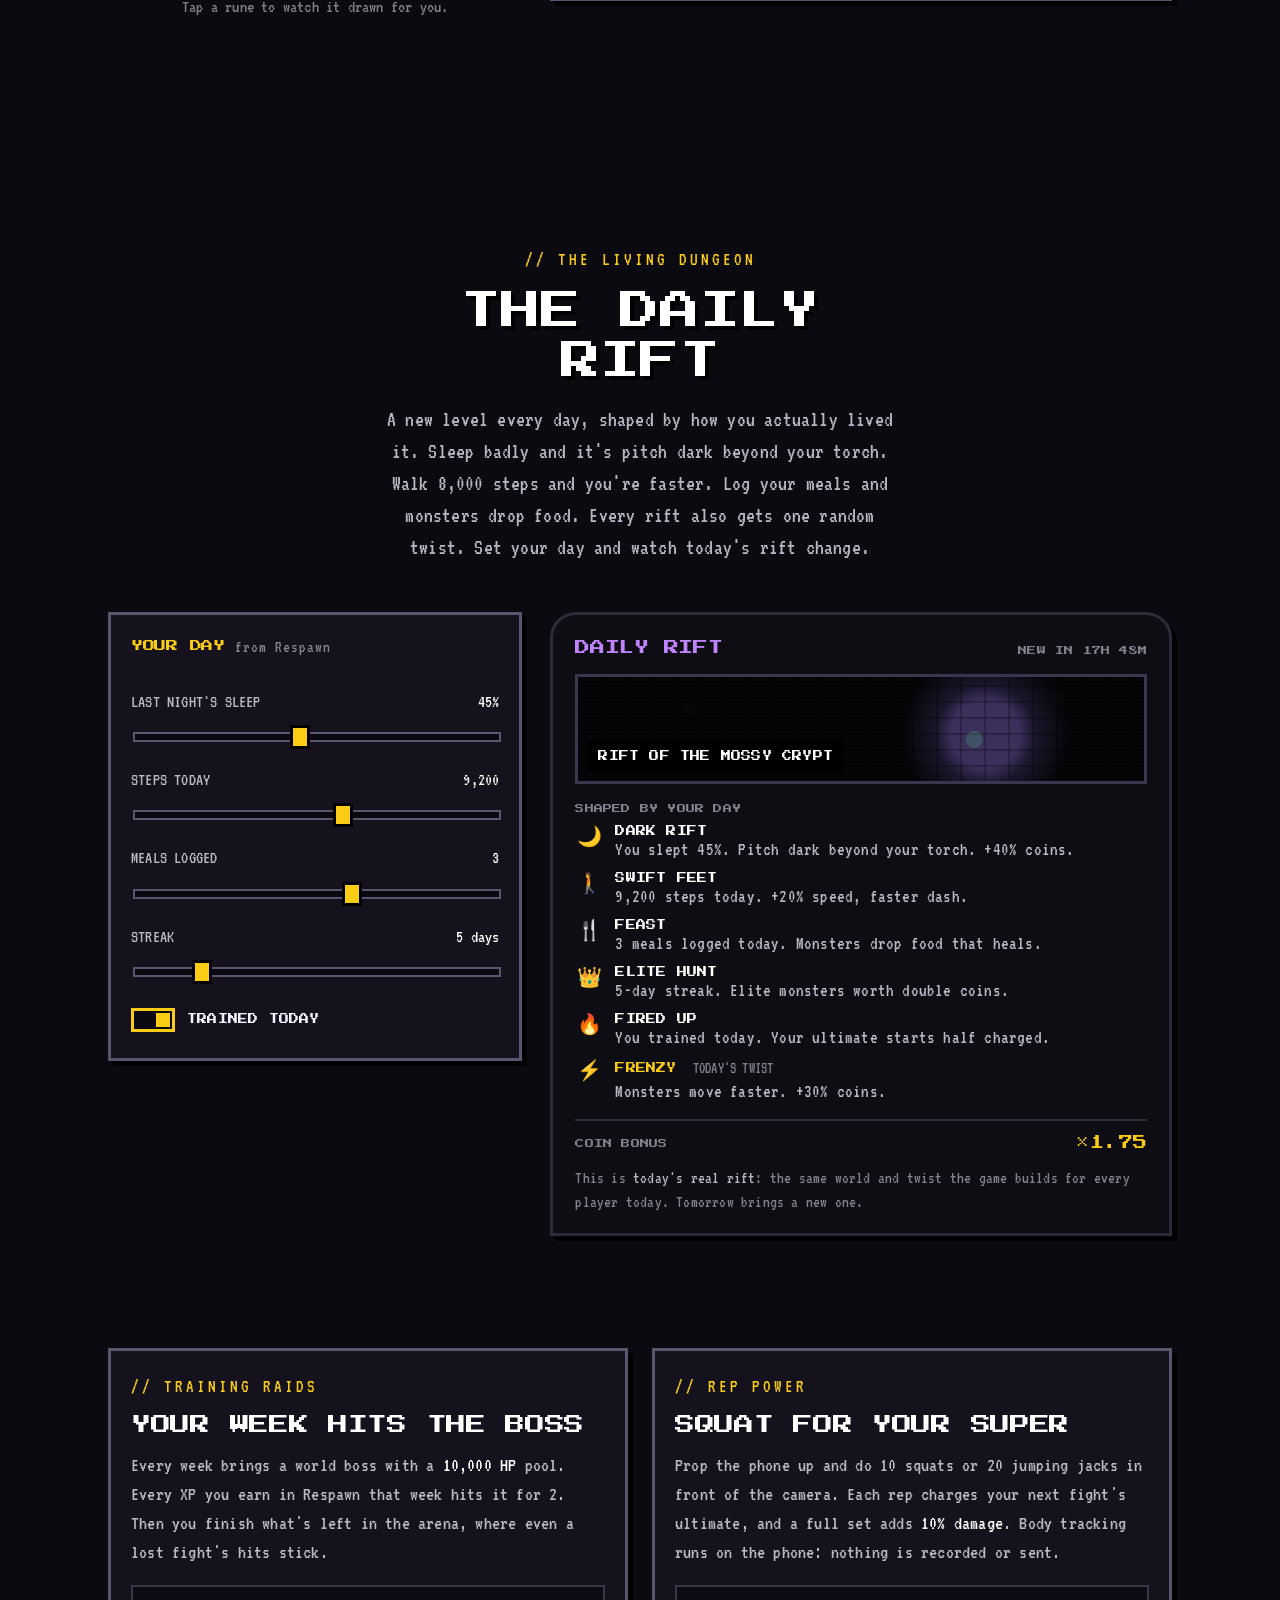
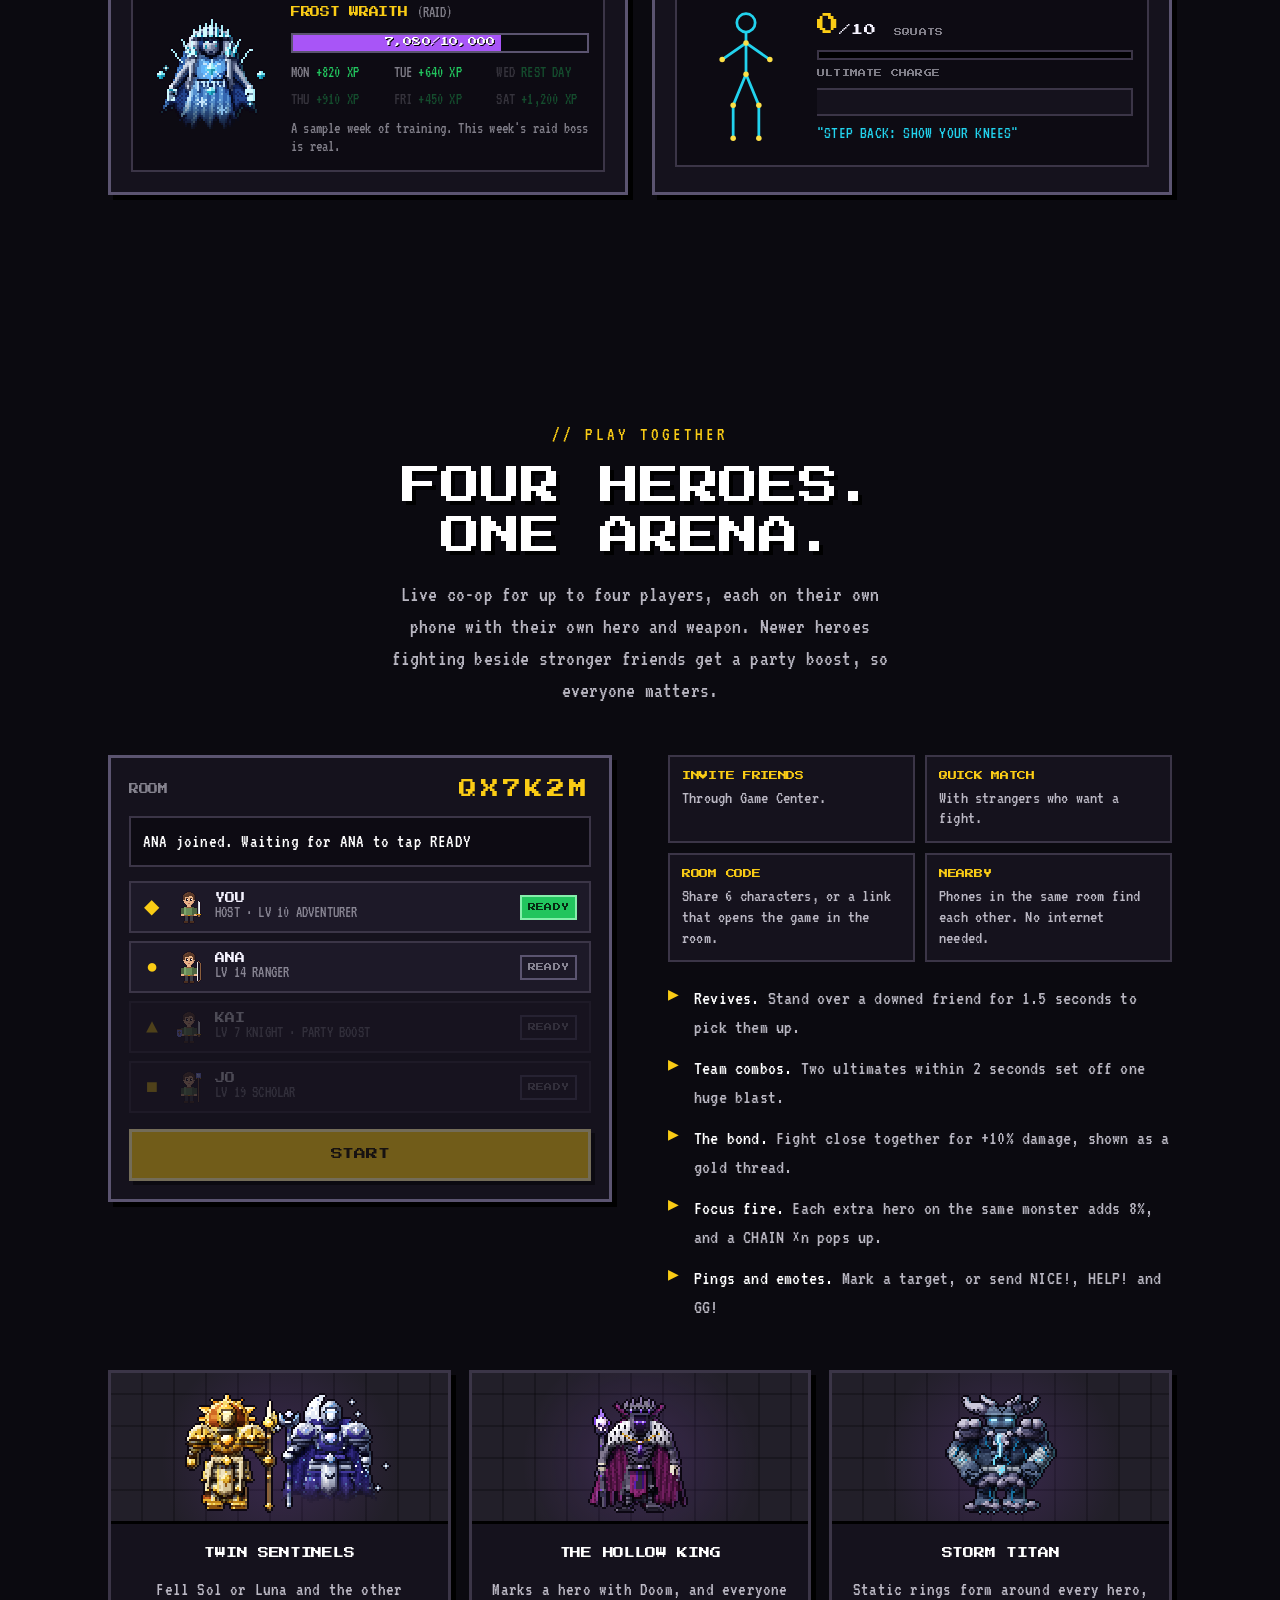
==== commit b3683594: "Mark Respawn Adventures as available on the App Store Replace the coming-soon labels and disabled bu" ====
--- a/adventures/index.html
+++ b/adventures/index.html
@@ -64,7 +64,7 @@
     <div class="embers" id="embers" aria-hidden="true"></div>
 
     <div class="hero-copy">
-      <div class="chip chip-gold"><span class="dot"></span> COMING SOON TO THE APP STORE</div>
+      <div class="chip chip-gold"><span class="dot"></span> OUT NOW ON THE APP STORE</div>
       <h1 class="hero-title"><span>RESPAWN</span><span class="hero-title-2">ADVENTURES</span></h1>
       <p class="hero-tagline">Your real training powers your hero.</p>
       <p class="hero-sub">
@@ -73,7 +73,7 @@
         well in Respawn, and you hit harder, last longer and cast more spells here.
       </p>
       <div class="hero-actions">
-        <span class="btn btn-soon" aria-disabled="true">App Store<small>Coming soon</small></span>
+        <a href="https://apps.apple.com/us/app/nafa-respawn-adventures/id6819382138" target="_blank" rel="noopener" class="btn btn-gold">Download on the App Store ↗</a>
         <a href="#hero-is-you" class="btn btn-blue">▶ PRESS START</a>
       </div>
     </div>
@@ -733,11 +733,11 @@
   <section class="cta" id="download">
     <div class="cta-inner" data-reveal>
       <img class="app-tile" src="assets/icon-512.png" alt="Respawn Adventures app icon" width="96" height="96" />
-      <div class="chip chip-gold"><span class="dot"></span> COMING SOON TO THE APP STORE</div>
+      <div class="chip chip-gold"><span class="dot"></span> OUT NOW ON THE APP STORE</div>
       <h2 class="cta-title">PRESS START</h2>
-      <p class="cta-sub">Train in Respawn. Fight in Adventures. Get Respawn now so your hero has something to show for it on day one.</p>
+      <p class="cta-sub">Train in Respawn. Fight in Adventures. Get both, and log a day in Respawn so your hero has something to show for it from the first fight.</p>
       <div class="hero-actions center">
-        <span class="btn btn-soon btn-lg" aria-disabled="true">Respawn Adventures<small>Coming soon</small></span>
+        <a href="https://apps.apple.com/us/app/nafa-respawn-adventures/id6819382138" target="_blank" rel="noopener" class="btn btn-gold btn-lg">Get Respawn Adventures ↗</a>
         <a href="https://apps.apple.com/us/app/nafa-respawn/id6801480441" class="btn btn-blue btn-lg" target="_blank" rel="noopener">Get Respawn on the App Store ↗</a>
       </div>
       <p class="cta-fine">For iPhone. Sign in with Apple, Google or email using your Respawn account, or play with a demo hero.</p>
--- a/adventures/styles.css
+++ b/adventures/styles.css
@@ -175,14 +175,6 @@
 .btn-gold { background: var(--gold); color: #1c1400; border-color: #fff3b0; }
 .btn-blue { background: var(--blue); }
 .btn-red { background: var(--red); }
-.btn-soon {
-  background: transparent; border-color: var(--line-2); color: var(--text-2);
-  cursor: default; box-shadow: none;
-}
-.btn-soon:hover { filter: none; }
-.btn-soon:active { transform: none; box-shadow: none; }
-.btn-soon small { font-size: inherit; color: var(--gold); }
-.btn-soon small::before { content: "· "; color: var(--text-3); }
 .btn[disabled] { opacity: 0.45; cursor: not-allowed; filter: grayscale(0.6); }
 .btn[disabled]:active { transform: none; box-shadow: 4px 4px 0 #000; }
 
@@ -1017,8 +1009,6 @@
   .sync-pipe { display: none; }
   .footer { justify-content: center; text-align: center; }
   .footer-links { justify-content: center; }
-  .btn-soon { flex-direction: column; gap: 6px; }
-  .btn-soon small::before { content: none; }
   .rune-board { order: -1; }
   /* icon-only sound toggle so it doesn't sit on top of content */
   .sfx-btn { font-size: 0; width: 44px; height: 44px; padding: 0; left: 12px; bottom: 12px; }
